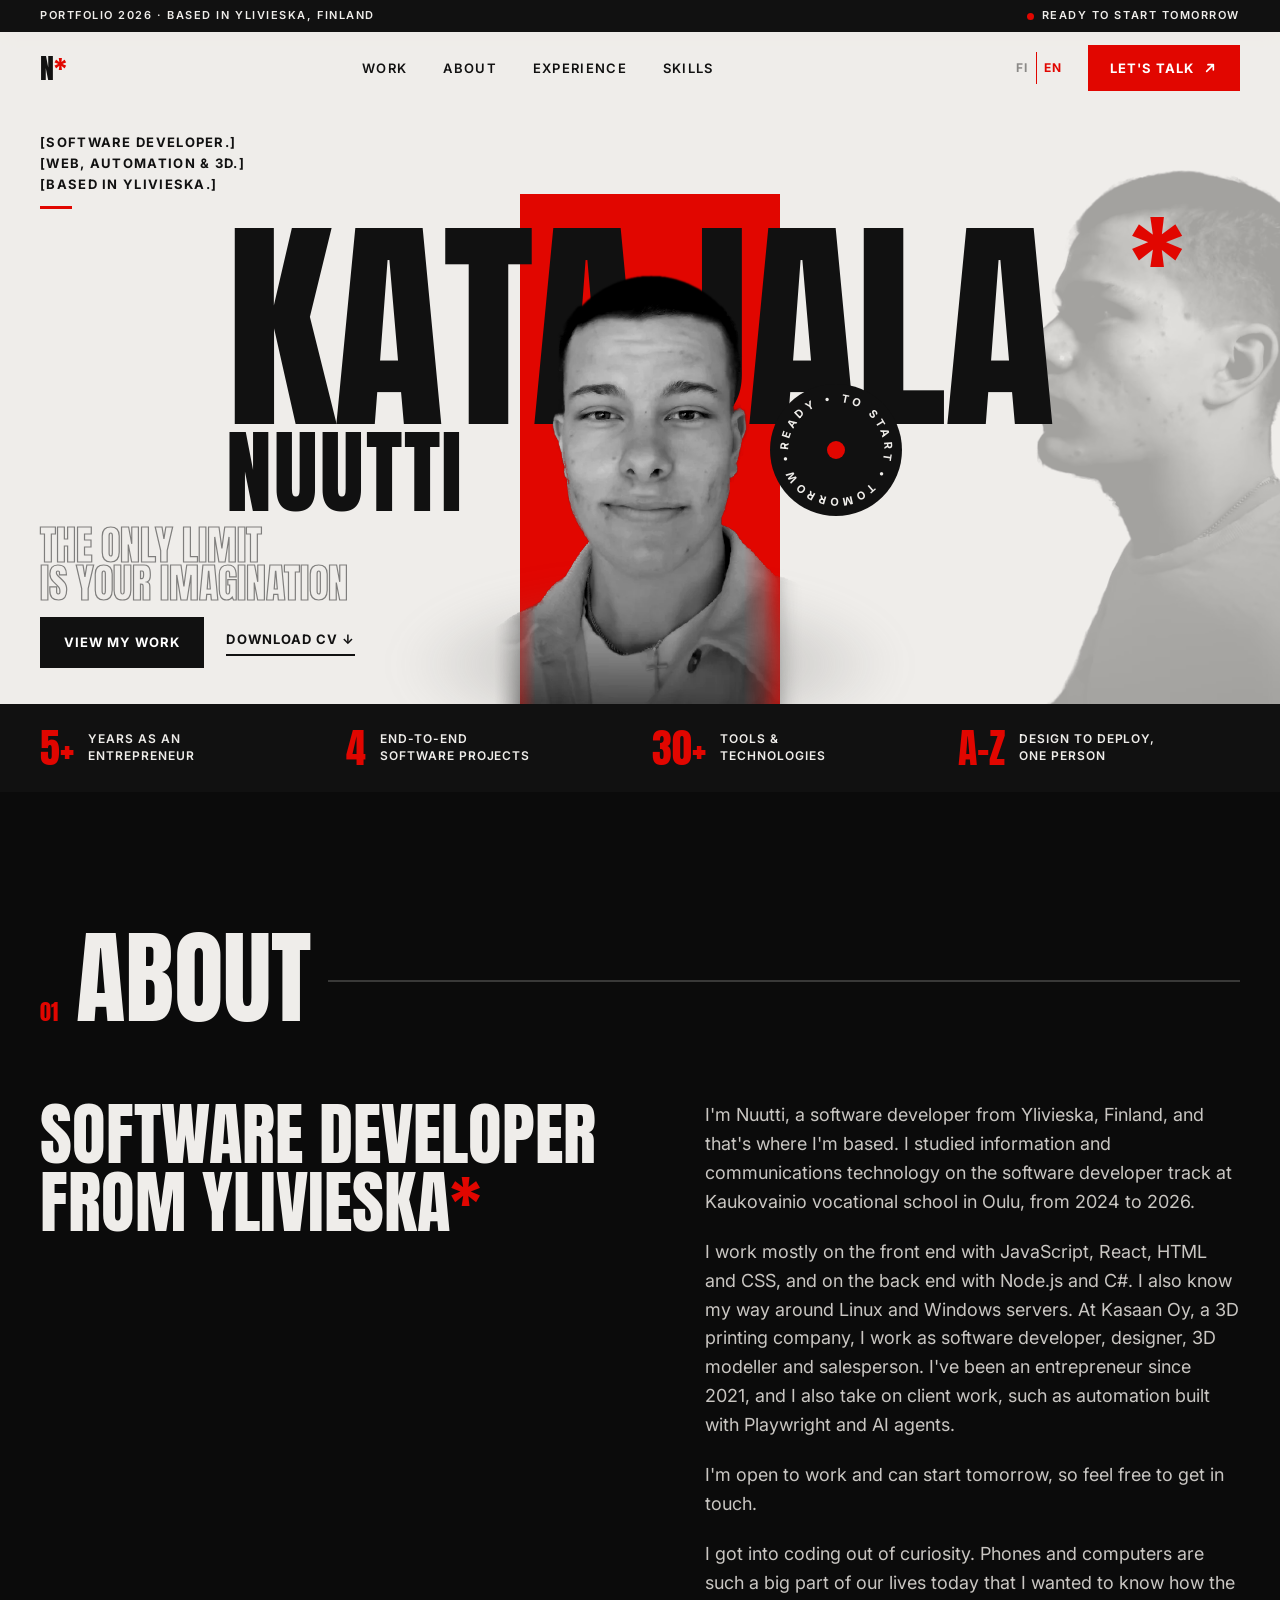
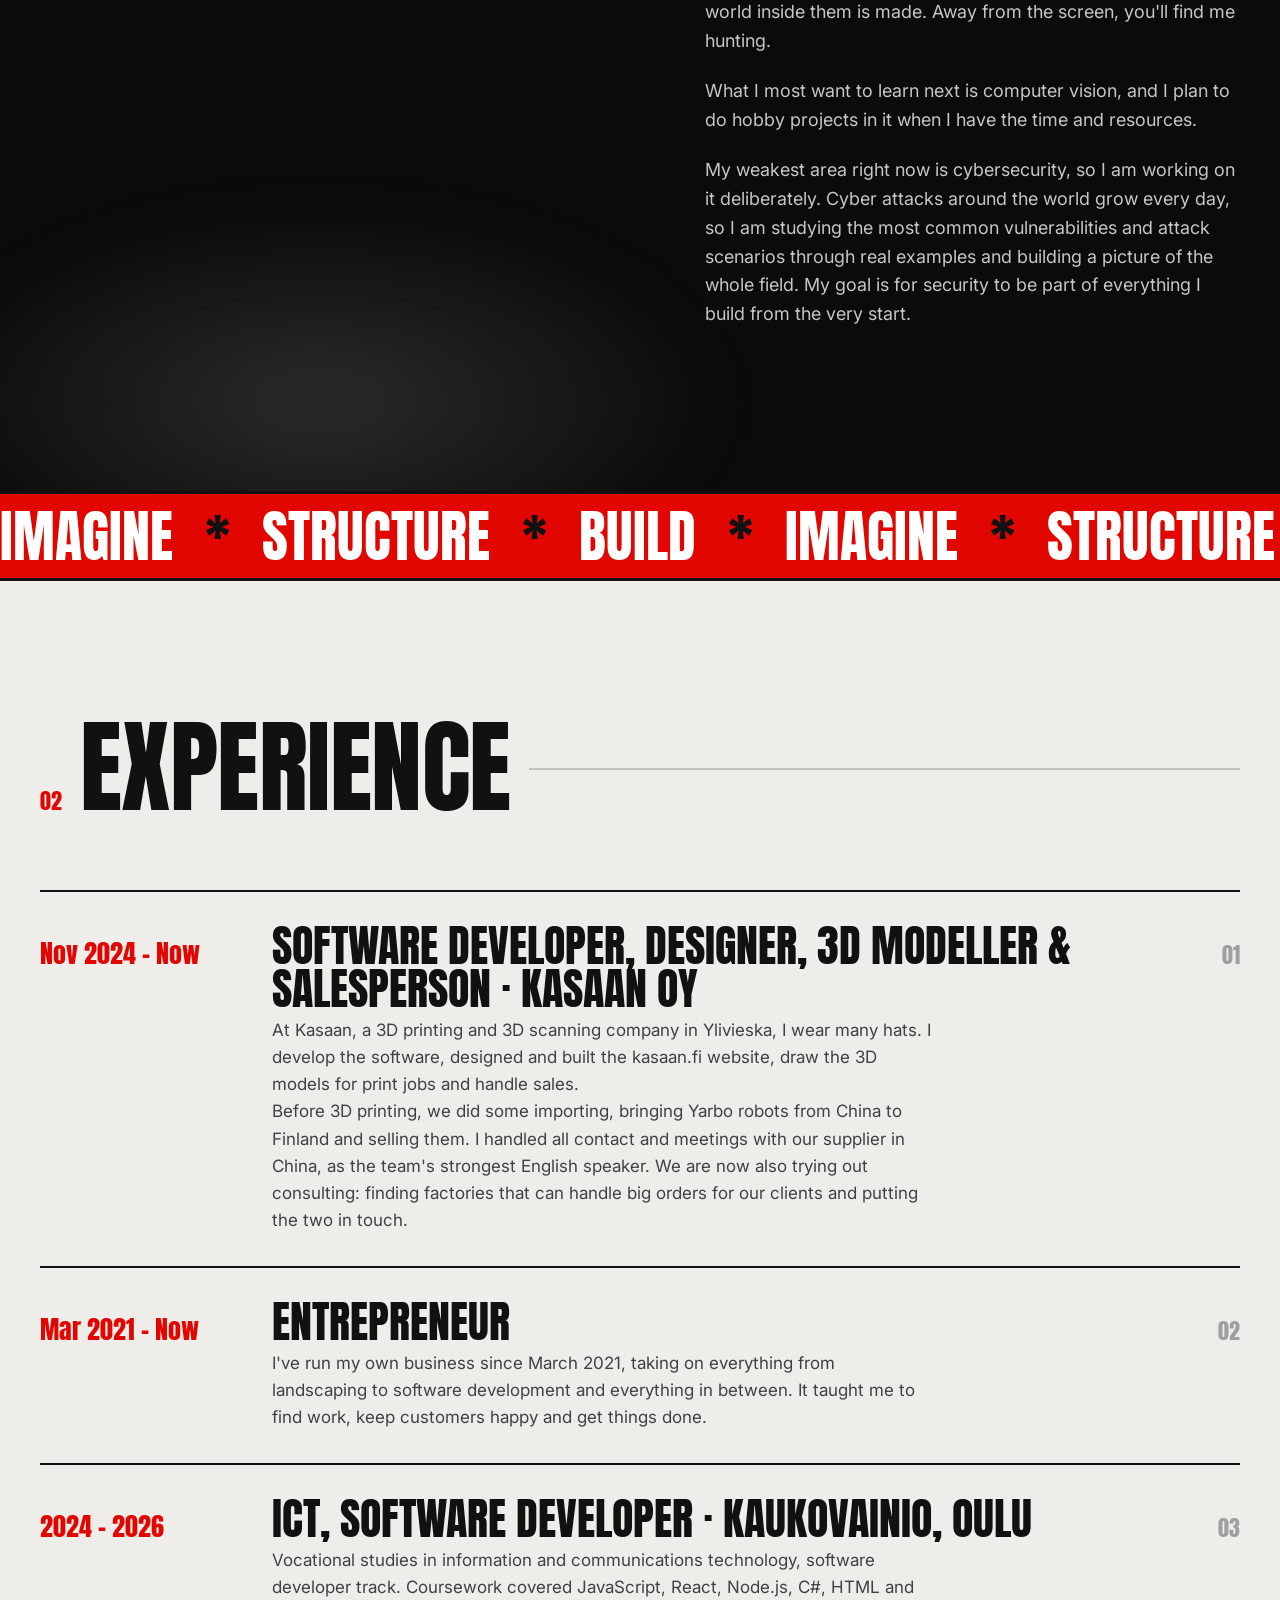
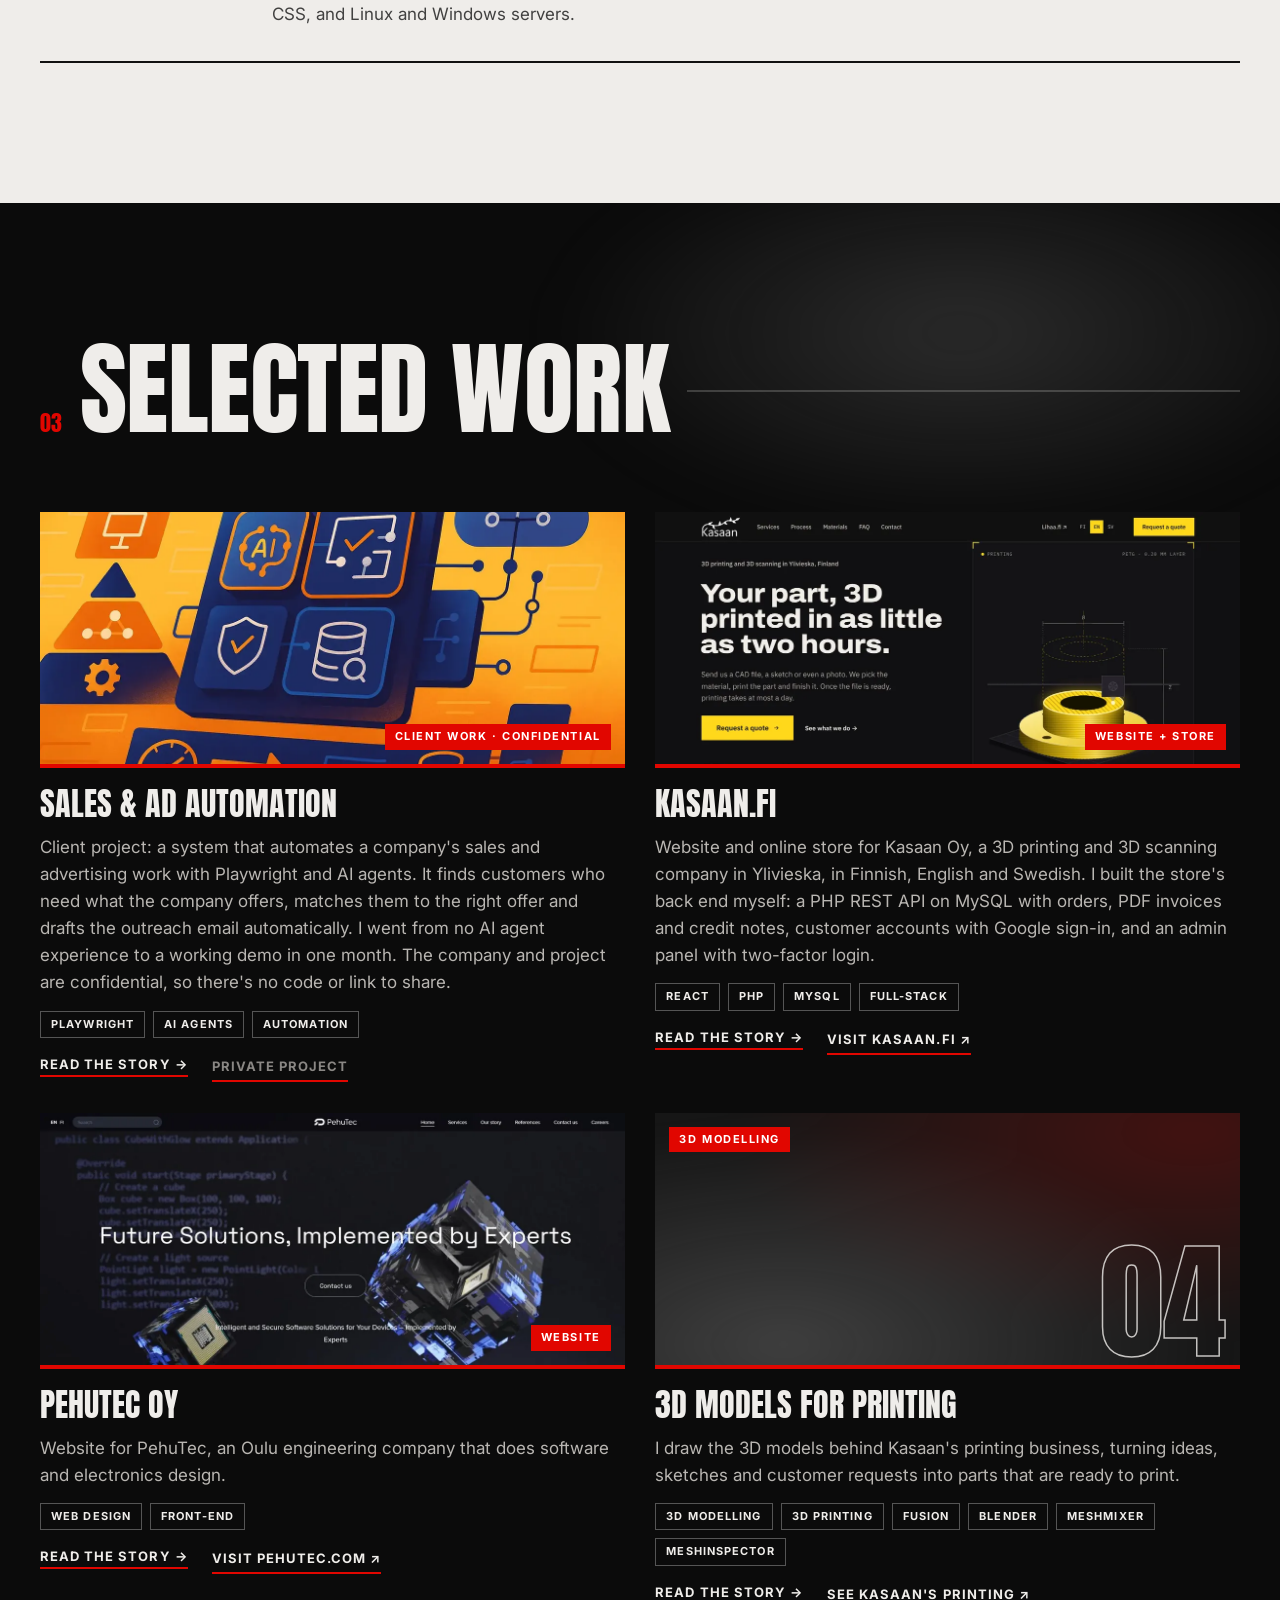
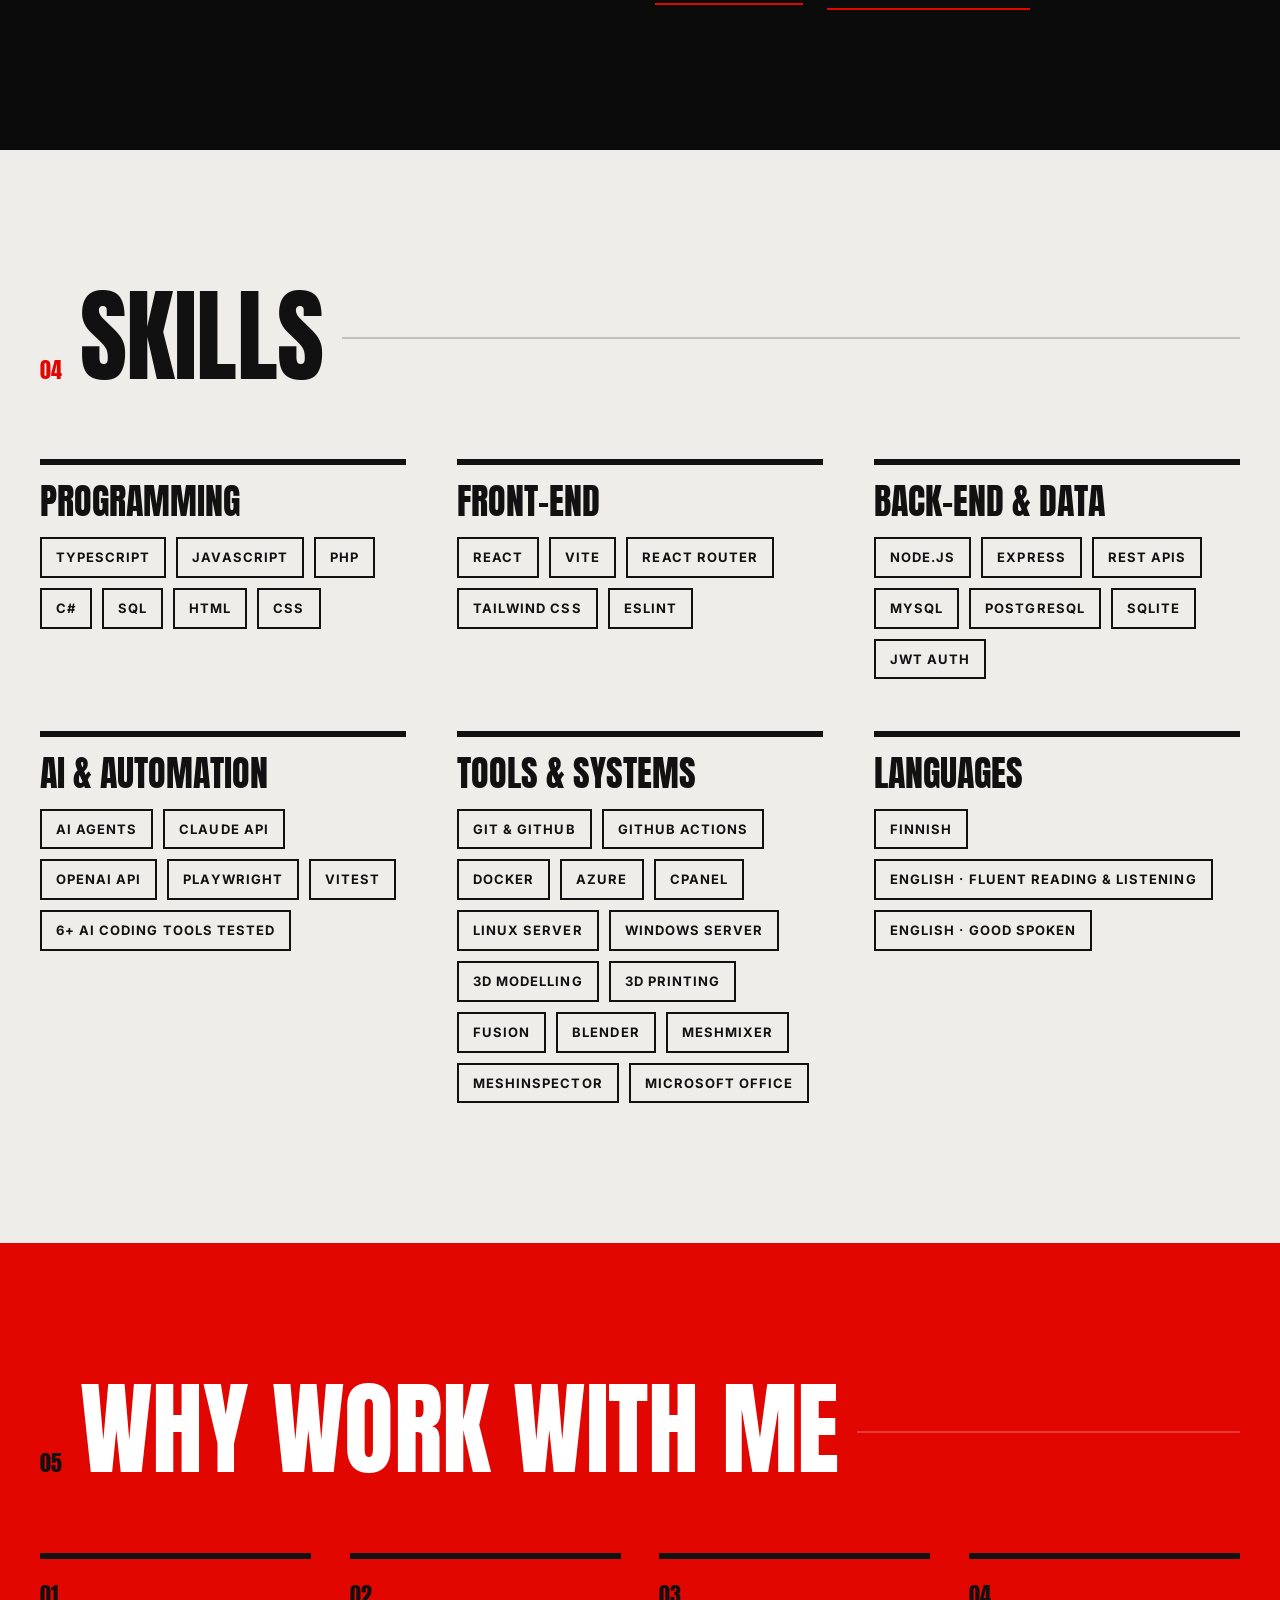
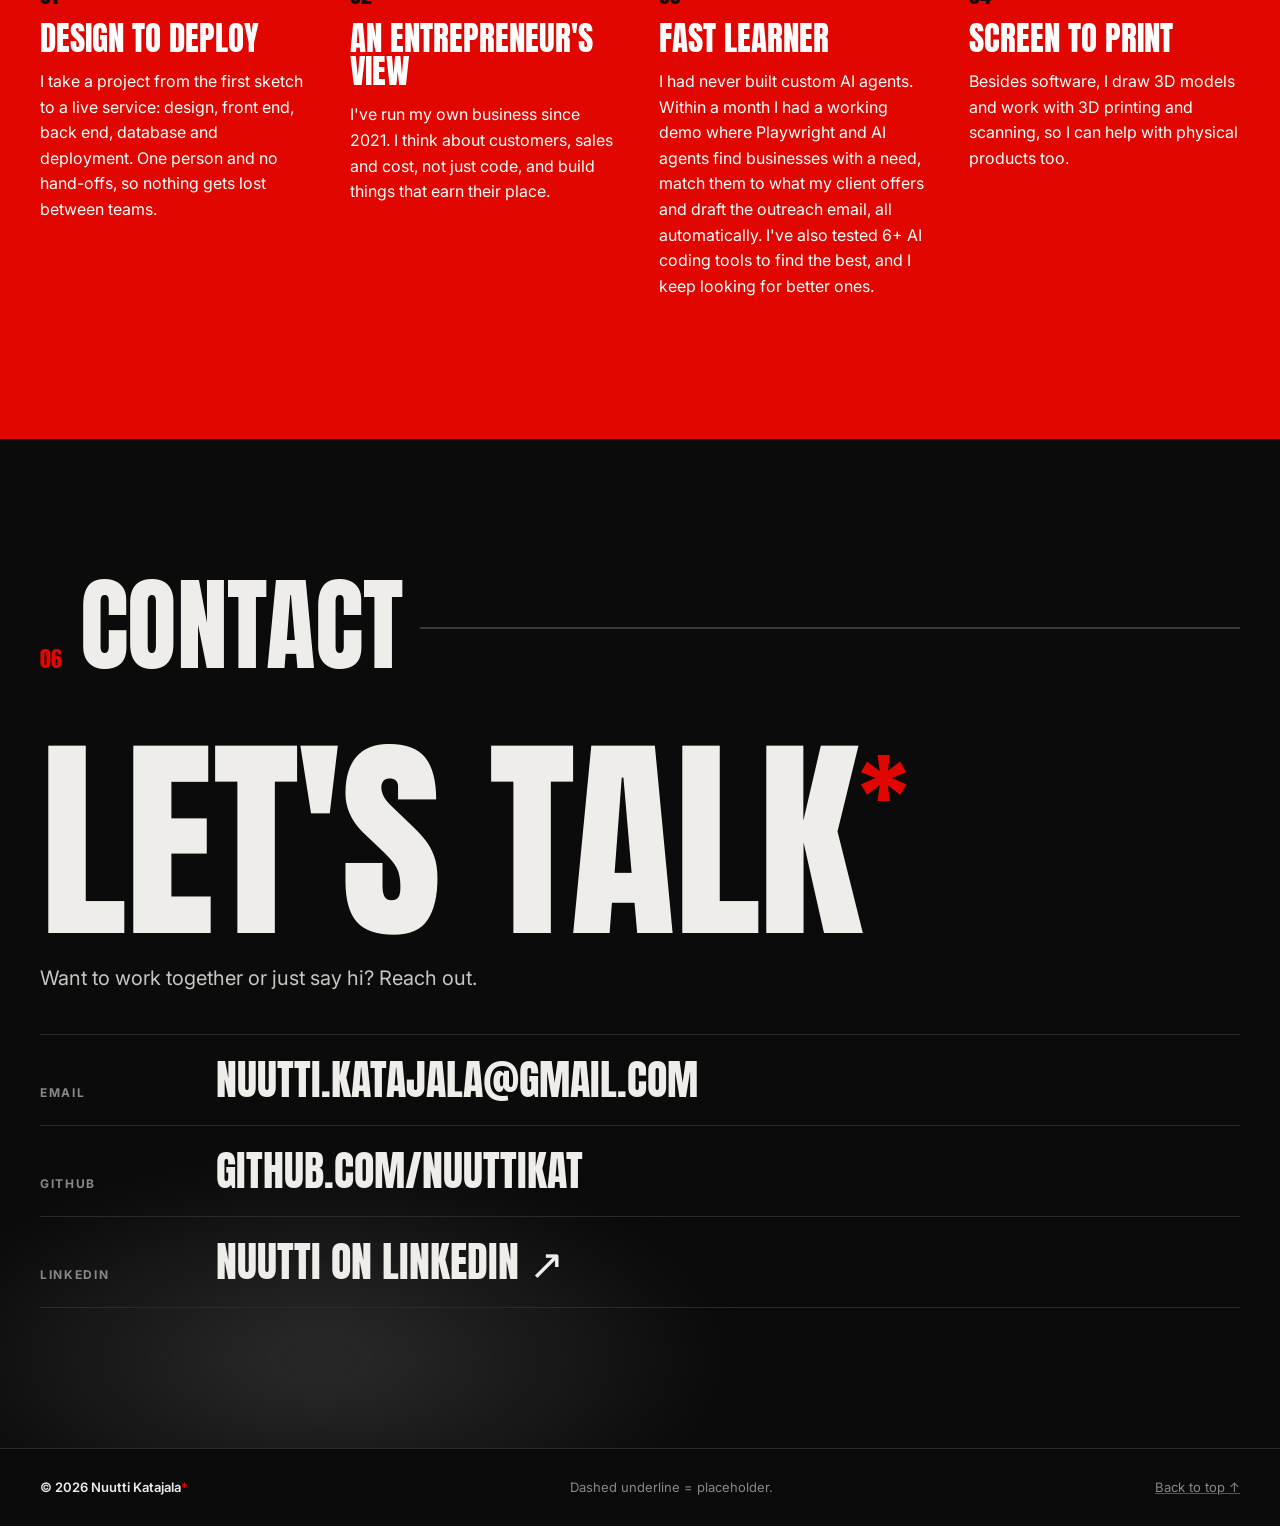
==== en/index.html @ 77d68761 "Add cybersecurity as a growth area to About and both CVs Co-Authored-By: Claude Opus 5.5 <noreply@an" ====
<!doctype html>
<html lang="en">
<head>
  <meta charset="utf-8">
  <meta name="viewport" content="width=device-width, initial-scale=1">
  <title>Nuutti Katajala · Portfolio</title>
  <meta name="description" content="Portfolio of Nuutti Katajala, a software developer from Ylivieska, Finland: experience, projects and skills.">
  <meta name="theme-color" content="#111111">
  <link rel="preconnect" href="https://fonts.googleapis.com">
  <link rel="preconnect" href="https://fonts.gstatic.com" crossorigin>
  <link href="https://fonts.googleapis.com/css2?family=Anton&family=Inter:wght@400;500;600;700&display=swap" rel="stylesheet">
  <link rel="stylesheet" href="../style.css?v=13">
  <link rel="canonical" href="https://nuuttikat.github.io/en/">
  <link rel="alternate" hreflang="fi" href="https://nuuttikat.github.io/">
  <link rel="alternate" hreflang="en" href="https://nuuttikat.github.io/en/">
  <link rel="alternate" hreflang="x-default" href="https://nuuttikat.github.io/">
  <link rel="icon" href="data:image/svg+xml,<svg xmlns='http://www.w3.org/2000/svg' viewBox='0 0 32 32'><rect width='32' height='32' fill='%23111'/><text x='8' y='25' font-family='Impact,sans-serif' font-size='22' fill='%23efedea'>N</text><text x='21' y='17' font-family='Impact,sans-serif' font-size='16' fill='%23e10600'>*</text></svg>">
  <script>document.documentElement.classList.add('js');</script>
</head>
<body>
  <!--
    Content marked with class="ph" is PLACEHOLDER text (dashed underline).
    Replace it with real details and remove the class when done.
    The profile photos in assets/ are Nuutti's own photos (front = LinkedIn photo, side = photo he sent).
  -->
  <a class="skip" href="#about">Skip to content</a>


  <div class="topbar">
    <span>Portfolio 2026 · Based in Ylivieska, Finland</span>
    <span class="avail"><span class="dot" aria-hidden="true"></span>Ready to start tomorrow</span>
  </div>

  <header class="site-header">
    <a class="logo" href="#top" aria-label="Nuutti Katajala, back to top">N<span>*</span></a>
    <nav aria-label="Main">
      <a href="#work">Work</a>
      <a href="#about">About</a>
      <a href="#experience">Experience</a>
      <a href="#skills">Skills</a>
    </nav>
    <div class="head-end">
      <div class="lang" role="group" aria-label="Language">
        <a href="../" lang="fi" hreflang="fi" title="Suomeksi">FI</a>
        <a href="./" aria-current="page" title="In English">EN</a>
      </div>
      <a class="btn btn-red" href="#contact">Let's talk
        <svg aria-hidden="true" width="16" height="16" viewBox="0 0 24 24" fill="none" stroke="currentColor" stroke-width="2.5" stroke-linecap="round" stroke-linejoin="round"><path d="M7 17L17 7M9 7h8v8"/></svg>
      </a>
    </div>
  </header>

  <main id="top">
    <!-- ============ HERO ============ -->
    <section class="hero" aria-label="Intro">
      <div class="stage">
        <div class="red-block" aria-hidden="true"></div>
        <img class="ghost" src="../assets/profile-side.webp?v=2" alt="" aria-hidden="true" width="520" height="780">
        <h1 class="name" aria-label="Nuutti Katajala">
          <span class="name-in">
            <span class="last"><span aria-hidden="true" style="--d:0.20s">K</span><span aria-hidden="true" style="--d:0.26s">A</span><span aria-hidden="true" style="--d:0.32s">T</span><span aria-hidden="true" style="--d:0.38s">A</span><span aria-hidden="true" style="--d:0.44s">J</span><span aria-hidden="true" style="--d:0.50s">A</span><span aria-hidden="true" style="--d:0.56s">L</span><span aria-hidden="true" style="--d:0.62s">A</span></span>
            <span class="first" aria-hidden="true">Nuutti</span>
          </span>
        </h1>
        <span class="star" aria-hidden="true">*</span>
        <div class="smoke" aria-hidden="true"></div>
        <img class="front" src="../assets/profile-front.webp?v=2" alt="Nuutti Katajala" width="520" height="780">
        <div class="badge" aria-hidden="true">
          <svg viewBox="0 0 132 132">
            <defs><path id="circ" d="M66,66 m-48,0 a48,48 0 1,1 96,0 a48,48 0 1,1 -96,0"/></defs>
            <text><textPath href="#circ" textLength="298" lengthAdjust="spacing">READY • TO START • TOMORROW •</textPath></text>
          </svg>
          <span></span>
        </div>
      </div>

      <div class="tagline">
        <p>[Software developer.]<br>[Web, automation &amp; 3D.]<br>[Based in Ylivieska.]</p>
        <span class="bar" aria-hidden="true"></span>
      </div>

      <p class="motto">The only limit<br>is your imagination</p>

      <div class="hero-cta">
        <a class="btn btn-dark" href="#work">View my work</a>
        <a class="link-line" href="../cv/Nuutti-Katajala-CV-EN.pdf" download>Download CV ↓</a>
      </div>
    </section>

    <div class="stats">
      <div style="--d:1.5s"><b>5+</b><span>Years as an<br>entrepreneur</span></div>
      <div style="--d:1.6s"><b>4</b><span>End-to-end<br>software projects</span></div>
      <div style="--d:1.7s"><b>30+</b><span>Tools &amp;<br>technologies</span></div>
      <div style="--d:1.8s"><b>A–Z</b><span>Design to deploy,<br>one person</span></div>
    </div>

    <!-- ============ ABOUT ============ -->
    <section id="about" class="sec dark" data-ghost="About">
      <div class="smoke-bg" aria-hidden="true"></div>
      <div class="wrap">
        <div class="sec-head reveal"><span class="sec-num">01</span><h2>About</h2><span class="sec-rule"></span></div>
        <div class="about-grid">
          <p class="statement reveal">Software developer from Ylivieska<span class="red">*</span></p>
          <div class="prose reveal">
            <p>I'm Nuutti, a software developer from Ylivieska, Finland, and that's where I'm based. I studied information and communications technology on the software developer track at Kaukovainio vocational school in Oulu, from 2024 to 2026.</p>
            <p>I work mostly on the front end with JavaScript, React, HTML and CSS, and on the back end with Node.js and C#. I also know my way around Linux and Windows servers. At Kasaan Oy, a 3D printing company, I work as software developer, designer, 3D modeller and salesperson. I've been an entrepreneur since 2021, and I also take on client work, such as automation built with Playwright and AI agents.</p>
            <p>I'm open to work and can start tomorrow, so feel free to get in touch.</p>
            <p>I got into coding out of curiosity. Phones and computers are such a big part of our lives today that I wanted to know how the world inside them is made. Away from the screen, you'll find me hunting.</p>
            <p>What I most want to learn next is computer vision, and I plan to do hobby projects in it when I have the time and resources.</p>
            <p>My weakest area right now is cybersecurity, so I am working on it deliberately. Cyber attacks around the world grow every day, so I am studying the most common vulnerabilities and attack scenarios through real examples and building a picture of the whole field. My goal is for security to be part of everything I build from the very start.</p>
          </div>
        </div>
      </div>
    </section>

    <div class="marquee" aria-hidden="true">
      <div class="marquee-track">
        <span>Imagine</span><i>*</i><span>Structure</span><i>*</i><span>Build</span><i>*</i><span>Imagine</span><i>*</i><span>Structure</span><i>*</i><span>Build</span><i>*</i>
        <span>Imagine</span><i>*</i><span>Structure</span><i>*</i><span>Build</span><i>*</i><span>Imagine</span><i>*</i><span>Structure</span><i>*</i><span>Build</span><i>*</i>
      </div>
    </div>

    <!-- ============ EXPERIENCE ============ -->
    <section id="experience" class="sec light" data-ghost="Career">
      <div class="wrap">
        <div class="sec-head reveal"><span class="sec-num">02</span><h2>Experience</h2><span class="sec-rule"></span></div>
        <ol class="timeline">
          <li class="reveal">
            <span class="when">Nov 2024 – Now</span>
            <div class="what">
              <h3>Software developer, designer, 3D modeller &amp; salesperson · Kasaan Oy</h3>
              <p>At Kasaan, a 3D printing and 3D scanning company in Ylivieska, I wear many hats. I develop the software, designed and built the kasaan.fi website, draw the 3D models for print jobs and handle sales.</p><p>Before 3D printing, we did some importing, bringing Yarbo robots from China to Finland and selling them. I handled all contact and meetings with our supplier in China, as the team's strongest English speaker. We are now also trying out consulting: finding factories that can handle big orders for our clients and putting the two in touch.</p>
            </div>
            <span class="idx" aria-hidden="true">01</span>
          </li>
          <li class="reveal">
            <span class="when">Mar 2021 – Now</span>
            <div class="what">
              <h3>Entrepreneur</h3>
              <p>I've run my own business since March 2021, taking on everything from landscaping to software development and everything in between. It taught me to find work, keep customers happy and get things done.</p>
            </div>
            <span class="idx" aria-hidden="true">02</span>
          </li>
          <li class="reveal">
            <span class="when">2024 – 2026</span>
            <div class="what">
              <h3>ICT, software developer · Kaukovainio, Oulu</h3>
              <p>Vocational studies in information and communications technology, software developer track. Coursework covered JavaScript, React, Node.js, C#, HTML and CSS, and Linux and Windows servers.</p>
            </div>
            <span class="idx" aria-hidden="true">03</span>
          </li>
        </ol>
      </div>
    </section>

    <!-- ============ WORK / PROJECTS ============ -->
    <section id="work" class="sec dark" data-ghost="Work">
      <div class="smoke-bg right" aria-hidden="true"></div>
      <div class="wrap">
        <div class="sec-head reveal"><span class="sec-num">03</span><h2>Selected work</h2><span class="sec-rule"></span></div>
        <div class="cards">
          <article class="card reveal" data-case="case-automation">
            <div class="card-art shot"><img src="../assets/automation.webp" style="object-position: center" alt="Illustration of AI, automation and data blocks connected in a workflow" width="1200" height="800" loading="lazy"><em>Client work · Confidential</em></div>
            <h3>Sales &amp; ad automation</h3>
            <p>Client project: a system that automates a company's sales and advertising work with Playwright and AI agents. It finds customers who need what the company offers, matches them to the right offer and drafts the outreach email automatically. I went from no AI agent experience to a working demo in one month. The company and project are confidential, so there's no code or link to share.</p>
            <ul class="tags"><li>Playwright</li><li>AI agents</li><li>Automation</li></ul>
            <div class="card-actions"><button class="card-link story-btn" type="button" data-case="case-automation">Read the story →</button><span class="card-link muted-link">Private project</span></div>
          </article>
          <article class="card reveal" data-case="case-kasaan">
            <div class="card-art shot"><img src="../assets/kasaan-hero.webp" alt="The kasaan.fi home page: a dark hero with the headline 'Your part, 3D printed in as little as two hours' and an illustration of a part being printed" width="1200" height="603" loading="lazy"><em>Website + store</em></div>
            <h3>kasaan.fi</h3>
            <p>Website and online store for Kasaan Oy, a 3D printing and 3D scanning company in Ylivieska, in Finnish, English and Swedish. I built the store's back end myself: a PHP REST API on MySQL with orders, PDF invoices and credit notes, customer accounts with Google sign-in, and an admin panel with two-factor login.</p>
            <ul class="tags"><li>React</li><li>PHP</li><li>MySQL</li><li>Full-stack</li></ul>
            <div class="card-actions"><button class="card-link story-btn" type="button" data-case="case-kasaan">Read the story →</button><a class="card-link" href="https://kasaan.fi/">Visit kasaan.fi ↗</a></div>
          </article>
          <article class="card reveal" data-case="case-pehutec">
            <div class="card-art shot"><img src="../assets/pehutec-hero.webp" alt="The PehuTec home page: the headline 'Future Solutions, Implemented by Experts' over glowing 3D cubes" width="1200" height="512" loading="lazy"><em>Website</em></div>
            <h3>PehuTec Oy</h3>
            <p>Website for PehuTec, an Oulu engineering company that does software and electronics design.</p>
            <ul class="tags"><li>Web design</li><li>Front-end</li></ul>
            <div class="card-actions"><button class="card-link story-btn" type="button" data-case="case-pehutec">Read the story →</button><a class="card-link" href="https://www.pehutec.com/">Visit pehutec.com ↗</a></div>
          </article>
          <article class="card reveal" data-case="case-models">
            <div class="card-art" aria-hidden="true"><em>3D modelling</em><span>04</span></div>
            <h3>3D models for printing</h3>
            <p>I draw the 3D models behind Kasaan's printing business, turning ideas, sketches and customer requests into parts that are ready to print.</p>
            <ul class="tags"><li>3D modelling</li><li>3D printing</li><li>Fusion</li><li>Blender</li><li>Meshmixer</li><li>MeshInspector</li></ul>
            <div class="card-actions"><button class="card-link story-btn" type="button" data-case="case-models">Read the story →</button><a class="card-link" href="https://kasaan.fi/">See Kasaan's printing ↗</a></div>
          </article>
        </div>
      </div>
    </section>

    <!-- ============ SKILLS ============ -->
    <section id="skills" class="sec light" data-ghost="Skills">
      <div class="wrap">
        <div class="sec-head reveal"><span class="sec-num">04</span><h2>Skills</h2><span class="sec-rule"></span></div>
        <div class="skills">
          <div class="reveal">
            <h3>Programming</h3>
            <ul class="chips"><li>TypeScript</li><li>JavaScript</li><li>PHP</li><li>C#</li><li>SQL</li><li>HTML</li><li>CSS</li></ul>
          </div>
          <div class="reveal">
            <h3>Front-end</h3>
            <ul class="chips"><li>React</li><li>Vite</li><li>React Router</li><li>Tailwind CSS</li><li>ESLint</li></ul>
          </div>
          <div class="reveal">
            <h3>Back-end &amp; data</h3>
            <ul class="chips"><li>Node.js</li><li>Express</li><li>REST APIs</li><li>MySQL</li><li>PostgreSQL</li><li>SQLite</li><li>JWT auth</li></ul>
          </div>
          <div class="reveal">
            <h3>AI &amp; automation</h3>
            <ul class="chips"><li>AI agents</li><li>Claude API</li><li>OpenAI API</li><li>Playwright</li><li>Vitest</li><li>6+ AI coding tools tested</li></ul>
          </div>
          <div class="reveal">
            <h3>Tools &amp; systems</h3>
            <ul class="chips"><li>Git &amp; GitHub</li><li>GitHub Actions</li><li>Docker</li><li>Azure</li><li>cPanel</li><li>Linux Server</li><li>Windows Server</li><li>3D modelling</li><li>3D printing</li><li>Fusion</li><li>Blender</li><li>Meshmixer</li><li>MeshInspector</li><li>Microsoft Office</li></ul>
          </div>
          <div class="reveal">
            <h3>Languages</h3>
            <ul class="chips"><li>Finnish</li><li>English · fluent reading &amp; listening</li><li>English · good spoken</li></ul>
          </div>
        </div>
      </div>
    </section>

    <!-- ============ WHY ME ============ -->
    <section id="why" class="sec red-sec" data-ghost="Why me">
      <div class="wrap">
        <div class="sec-head reveal"><span class="sec-num">05</span><h2>Why work with me</h2><span class="sec-rule"></span></div>
        <ol class="why">
          <li class="reveal">
            <span class="why-num">01</span>
            <h3>Design to deploy</h3>
            <p>I take a project from the first sketch to a live service: design, front end, back end, database and deployment. One person and no hand-offs, so nothing gets lost between teams.</p>
          </li>
          <li class="reveal">
            <span class="why-num">02</span>
            <h3>An entrepreneur's view</h3>
            <p>I've run my own business since 2021. I think about customers, sales and cost, not just code, and build things that earn their place.</p>
          </li>
          <li class="reveal">
            <span class="why-num">03</span>
            <h3>Fast learner</h3>
            <p>I had never built custom AI agents. Within a month I had a working demo where Playwright and AI agents find businesses with a need, match them to what my client offers and draft the outreach email, all automatically. I've also tested 6+ AI coding tools to find the best, and I keep looking for better ones.</p>
          </li>
          <li class="reveal">
            <span class="why-num">04</span>
            <h3>Screen to print</h3>
            <p>Besides software, I draw 3D models and work with 3D printing and scanning, so I can help with physical products too.</p>
          </li>
        </ol>
      </div>
    </section>

    <!-- ============ CONTACT ============ -->
    <section id="contact" class="sec dark contact">
      <div class="smoke-bg" aria-hidden="true"></div>
      <div class="wrap">
        <div class="sec-head reveal"><span class="sec-num">06</span><h2>Contact</h2><span class="sec-rule"></span></div>
        <p class="big-cta reveal">Let's talk<span class="star-sm" aria-hidden="true">*</span></p>
        <p class="lead reveal">Want to work together or just say hi? Reach out.</p>
        <ul class="contact-list">
          <li class="reveal"><span>Email</span><a href="mailto:nuutti.katajala@gmail.com">nuutti.katajala@gmail.com</a></li>
          <li class="reveal"><span>GitHub</span><a href="https://github.com/nuuttikat">github.com/nuuttikat</a></li>
          <li class="reveal"><span>LinkedIn</span><a href="https://www.linkedin.com/in/nuutti-katajala-6817a5335/">Nuutti on LinkedIn ↗</a></li>
        </ul>
      </div>
    </section>
  </main>

  <footer class="site-footer">
    <p>© <span id="year">2026</span> Nuutti Katajala<span class="red">*</span></p>
    <p class="muted">Dashed underline = placeholder.</p>
    <a href="#top">Back to top ↑</a>
  </footer>


  <dialog class="case" id="case-automation" aria-labelledby="case-automation-title">
    <div class="case-in">
      <header class="case-head">
        <em class="case-label">Client work · Confidential</em>
        <button class="case-close" type="button" aria-label="Close">×</button>
      </header>
      <h2 class="case-title" id="case-automation-title">Sales &amp; ad automation</h2>
      <div class="case-art"><img src="../assets/automation.webp" alt="Illustration of AI, automation and data blocks connected in a workflow" width="1200" height="800" loading="lazy" style="object-position: center"></div>
      <ol class="case-steps">
        <li><span class="case-num">01</span><h3>Purpose, intent &amp; goal</h3><p><strong>Purpose.</strong> Free up the company's time and resources from customer acquisition for actual sales and the rest of the business.</p><p><strong>Intent.</strong> Replace manually working through cold-call lists with a system that automatically identifies customers with a genuine need for the company's product.</p><p><strong>Goal.</strong> A working demo that finds suitable customers, matches them to the right offer and drafts the outreach message, at a sustainable running cost.</p></li>
        <li><span class="case-num">02</span><h3>Background</h3><p>I was looking for a project to complete my studies when I came across a company with a real problem. It spent a lot of time on customer acquisition, working through cold-call lists to find the customers who actually needed one specific product it sells. This drew resources away from actual sales and the rest of the business.</p></li>
        <li><span class="case-num">03</span><h3>Imagine</h3><p>The company envisioned AI agents handling the customer search, and I was brought in to build it. The first version ran entirely on AI agents, as planned, but it soon became clear how expensive it would be to operate. We revised the architecture: Playwright now handles the heavy browsing and data collection at low cost, and the AI agents are used only where judgement and writing are needed.</p></li>
        <li><span class="case-num">04</span><h3>Structure &amp; build</h3><p>The system is written in TypeScript on Node.js, with Express serving a lightweight web interface and API. Playwright drives a real browser to collect information from the web. A team of AI agents on the Claude and OpenAI APIs divides the work: one researches each potential customer, one assesses whether that customer needs what the company offers, and one drafts the outreach email.</p><p>Jobs run in the background, data is stored in PostgreSQL (SQLite during development), tests run on Vitest, and the whole system ships as a Docker container.</p></li>
        <li><span class="case-num">05</span><h3>Outcome</h3><p>This was my first time building custom AI agents, and within a month there was a working demo: it finds customers with a real need, matches them to the right offer and prepares the email draft, fully automatically.</p><p>Combining Playwright with AI agents brought running costs down to almost nothing. The company's time and resources are freed up to grow sales, and the system finds far more matching customers than the cold-call lists did.</p></li>
      </ol>
      <footer class="case-foot"><span class="card-link muted-link">Confidential, so no code or link</span></footer>
    </div>
  </dialog>
  <dialog class="case" id="case-kasaan" aria-labelledby="case-kasaan-title">
    <div class="case-in">
      <header class="case-head">
        <em class="case-label">Website + store</em>
        <button class="case-close" type="button" aria-label="Close">×</button>
      </header>
      <h2 class="case-title" id="case-kasaan-title">kasaan.fi</h2>
      <div class="case-art"><img src="../assets/kasaan-hero.webp" alt="The kasaan.fi home page with the headline 'Your part, 3D printed in as little as two hours'" width="1200" height="603" loading="lazy" style="object-position: top left"></div>
      <ol class="case-steps">
        <li><span class="case-num">01</span><h3>Purpose, intent &amp; goal</h3><p><strong>Purpose.</strong> Give Kasaan's 3D printing service a professional web presence and a sales channel of its own.</p><p><strong>Intent.</strong> Grow a simple landing page into a complete site where customers can request a quote or buy ready-made prints online.</p><p><strong>Goal.</strong> A site and web store in three languages that search engines and AI tools can read, and that is easy to maintain and safe to release.</p></li>
        <li><span class="case-num">02</span><h3>Background</h3><p>When Kasaan launched its 3D printing service, the company needed a landing page to introduce it to customers. I designed and built it.</p></li>
        <li><span class="case-num">03</span><h3>Imagine</h3><p>It soon became clear that a landing page alone was not enough. We had produced many useful prints along the way, and a web store would make them available to customers. I took ownership of building it.</p></li>
        <li><span class="case-num">04</span><h3>Structure &amp; build</h3><p>The front end is React with Vite, prerendered to static HTML so search engines and AI tools can read every page, in Finnish, English and Swedish.</p><p>Behind the store is a PHP 8 REST API on MySQL that I built from the ground up, with the schema evolving through 13 database migrations so far. It handles products, orders, PDF invoices and credit notes, customer accounts with Google sign-in, and an admin panel with two-factor login. Playwright tests verify the layout on phones, and GitHub Actions deploys every push to a staging site, with production one click away.</p></li>
        <li><span class="case-num">05</span><h3>Outcome</h3><p>kasaan.fi is live with quote requests and an online store in three languages. It replaced an earlier React site I built for Kasaan in 2025.</p><p class="ph">Add a result you're proud of, such as orders, quote requests or customer feedback since launch.</p></li>
      </ol>
      <footer class="case-foot"><a class="card-link" href="https://kasaan.fi/">Visit kasaan.fi ↗</a></footer>
    </div>
  </dialog>
  <dialog class="case" id="case-pehutec" aria-labelledby="case-pehutec-title">
    <div class="case-in">
      <header class="case-head">
        <em class="case-label">Website</em>
        <button class="case-close" type="button" aria-label="Close">×</button>
      </header>
      <h2 class="case-title" id="case-pehutec-title">PehuTec Oy</h2>
      <div class="case-art"><img src="../assets/pehutec-hero.webp" alt="The PehuTec home page with the headline 'Future Solutions, Implemented by Experts'" width="1200" height="512" loading="lazy" style="object-position: top left"></div>
      <ol class="case-steps">
        <li><span class="case-num">01</span><h3>Purpose, intent &amp; goal</h3><p><strong>Purpose.</strong> Turn PehuTec's outdated website into a clear, current one.</p><p><strong>Intent.</strong> Create a structure where everything is one click away and every visitor finds what they are looking for.</p><p><strong>Goal.</strong> An easy-to-update site that presents the company clearly in English and Finnish.</p></li>
        <li><span class="case-num">02</span><h3>Background</h3><p>I worked on PehuTec's website renewal as a freelancer. The old site was outdated and hard to navigate, and visitors struggled to find what they needed.</p></li>
        <li><span class="case-num">03</span><h3>Imagine</h3><p>The project started with a kickoff meeting where PehuTec went through everything they wanted. Plans kept evolving during the meeting, so I documented the discussion throughout and refined my notes into a page map.</p></li>
        <li><span class="case-num">04</span><h3>Structure &amp; build</h3><p>I built the site on WordPress, with custom blocks so each part of the page map has its own layout and content stays easy to update.</p></li>
        <li><span class="case-num">05</span><h3>Outcome</h3><p>pehutec.com is live in English and Finnish, presenting PehuTec's services, story, references and open positions.</p><p>Although the kickoff was hectic, the first demo already included everything we had planned, with nothing missing. The person in charge at PehuTec was impressed by the quality of the finished site and by how smoothly a sketched page map became a real website.</p></li>
      </ol>
      <footer class="case-foot"><a class="card-link" href="https://www.pehutec.com/">Visit pehutec.com ↗</a></footer>
    </div>
  </dialog>
  <dialog class="case" id="case-models" aria-labelledby="case-models-title">
    <div class="case-in">
      <header class="case-head">
        <em class="case-label">3D modelling</em>
        <button class="case-close" type="button" aria-label="Close">×</button>
      </header>
      <h2 class="case-title" id="case-models-title">3D models for printing</h2>
      
      <ol class="case-steps">
        <li><span class="case-num">01</span><h3>Purpose, intent &amp; goal</h3><p><strong>Purpose.</strong> Produce print-ready models for custom products and samples at Kasaan's 3D printing service.</p><p><strong>Intent.</strong> Handle the whole chain myself: modelling, adjusting scanned objects, and checking models before they are printed.</p><p><strong>Goal.</strong> Models that print just right, and modelling skills that keep growing.</p></li>
        <li><span class="case-num">02</span><h3>Background</h3><p>I started 3D modelling when Kasaan got its 3D printer and we began producing samples of custom products.</p></li>
        <li><span class="case-num">03</span><h3>Imagine</h3><p>I taught myself modelling and found it genuinely rewarding. I have modelled everything from a cup to a gun stock, and I also adjust scanned objects so they print just right.</p></li>
        <li><span class="case-num">04</span><h3>Structure &amp; build</h3><p>I model in Fusion and Blender, and use Meshmixer and MeshInspector to check and repair meshes before they go to the printer.</p></li>
        <li><span class="case-num">05</span><h3>Outcome</h3><p>My modelling skills keep developing, with roughly 80 to 100 hours of modelling behind me so far.</p></li>
      </ol>
      <footer class="case-foot"><a class="card-link" href="https://kasaan.fi/">See Kasaan's printing ↗</a></footer>
    </div>
  </dialog>

  <script>
    document.getElementById('year').textContent = new Date().getFullYear();
    (function () {
      var els = document.querySelectorAll('.reveal');
      if (!('IntersectionObserver' in window)) { els.forEach(function (e) { e.classList.add('in'); }); return; }
      var io = new IntersectionObserver(function (entries) {
        entries.forEach(function (en) { if (en.isIntersecting) { en.target.classList.add('in'); io.unobserve(en.target); } });
      }, { threshold: 0.15, rootMargin: '0px 0px -40px 0px' });
      els.forEach(function (e) { io.observe(e); });
    })();

    (function () {
      var opener = null;
      function byId(id) { var d = document.getElementById(id); return d && d.tagName === 'DIALOG' ? d : null; }
      function open(id, push) {
        var d = byId(id); if (!d) return;
        if (!d.open) { d.showModal(); document.documentElement.classList.add('case-open'); d.scrollTop = 0; }
        if (push && location.hash !== '#' + id) history.pushState(null, '', '#' + id);
      }
      function closeAll() {
        document.querySelectorAll('dialog.case[open]').forEach(function (d) { d.close(); });
      }
      document.querySelectorAll('dialog.case').forEach(function (d) {
        d.addEventListener('close', function () {
          document.documentElement.classList.remove('case-open');
          if (location.hash === '#' + d.id) history.replaceState(null, '', location.pathname + location.search + '#work');
          if (opener) { opener.focus({ preventScroll: true }); opener = null; }
        });
        d.addEventListener('click', function (e) { if (e.target === d) d.close(); });
        d.querySelector('.case-close').addEventListener('click', function () { d.close(); });
      });
      document.querySelectorAll('.card[data-case]').forEach(function (card) {
        card.addEventListener('click', function (e) {
          if (e.target.closest('a')) return;
          opener = card.querySelector('.story-btn');
          open(card.getAttribute('data-case'), true);
        });
      });
      function sync() {
        var id = location.hash.slice(1);
        if (byId(id)) open(id, false); else closeAll();
      }
      window.addEventListener('popstate', sync);
      window.addEventListener('hashchange', sync);
      sync();
    })();
  </script>
</body>
</html>
---- style.css ----
/* ==========================================================
   Nuutti · portfolio
   Editorial mono + red. Anton display, Inter body.
   ========================================================== */

:root {
  --paper: #efedea;
  --ink: #111111;
  --black: #0b0b0b;
  --red: #e10600;
  --grey: #8a8784;
  --line-dark: #2a2a2a;
  --display: Anton, Impact, "Arial Narrow", sans-serif;
  --body: Inter, system-ui, -apple-system, "Segoe UI", sans-serif;
  --pad: clamp(16px, 3.2vw, 40px);
  --ease: cubic-bezier(.2, .8, .2, 1);
}

*, *::before, *::after { box-sizing: border-box; }
html { scroll-behavior: smooth; scroll-padding-top: 80px; }
body {
  margin: 0;
  background: var(--paper);
  color: var(--ink);
  font-family: var(--body);
  font-size: 17px;
  line-height: 1.6;
  overflow-x: clip;
  -webkit-font-smoothing: antialiased;
}
img { display: block; max-width: none; }
a { color: inherit; }
::selection { background: var(--red); color: #fff; }
.red { color: var(--red); }

.skip {
  position: absolute; left: -9999px; top: 0; z-index: 100;
  background: var(--red); color: #fff; padding: 10px 16px; font-weight: 700;
}
.skip:focus { left: 16px; top: 16px; }

:focus-visible { outline: 3px solid var(--red); outline-offset: 3px; }

/* Placeholder marker */
.ph {
  text-decoration: underline dashed;
  text-decoration-thickness: 1.5px;
  text-underline-offset: .22em;
  text-decoration-color: color-mix(in srgb, currentColor 45%, transparent);
}

/* ---------- Buttons ---------- */
.btn {
  display: inline-flex; align-items: center; gap: 8px;
  padding: 13px 22px;
  font-size: 13px; font-weight: 700; letter-spacing: .08em; text-transform: uppercase;
  text-decoration: none;
  transition: background .2s, color .2s, transform .2s;
}
.btn:hover { transform: translateY(-2px); }
.btn-red { background: var(--red); color: #fff; }
.btn-red:hover { background: var(--ink); }
.btn-dark { background: var(--ink); color: #fff; padding: 15px 24px; }
.btn-dark:hover { background: var(--red); }
.link-line {
  font-size: 13px; font-weight: 700; letter-spacing: .08em; text-transform: uppercase;
  text-decoration: none; border-bottom: 2px solid currentColor; padding-bottom: 4px;
}
.link-line:hover { color: var(--red); }

/* ---------- Top bar + header ---------- */
.topbar {
  position: relative; z-index: 6;
  height: 32px; padding: 0 var(--pad);
  background: var(--ink); color: var(--paper);
  display: flex; align-items: center; justify-content: space-between; gap: 16px;
  font-size: 11px; font-weight: 600; letter-spacing: .14em; text-transform: uppercase;
  white-space: nowrap; overflow: hidden;
}
.avail { display: flex; align-items: center; gap: 8px; }
.dot { width: 7px; height: 7px; border-radius: 50%; background: var(--red); animation: blink 1.6s infinite; }

.site-header {
  position: sticky; top: 0; z-index: 20;
  height: 72px; padding: 0 var(--pad);
  display: flex; align-items: center; justify-content: space-between; gap: 24px;
  background: color-mix(in srgb, var(--paper) 92%, transparent);
  backdrop-filter: blur(10px);
  -webkit-backdrop-filter: blur(10px);
}
.logo { font-family: var(--display); font-size: 28px; line-height: 1; text-decoration: none; }
.logo span { color: var(--red); }
.site-header nav { display: flex; gap: 36px; font-size: 13px; font-weight: 600; letter-spacing: .1em; text-transform: uppercase; }
.site-header nav a { text-decoration: none; position: relative; }
.site-header nav a::after {
  content: ""; position: absolute; left: 0; right: 0; bottom: -6px; height: 2px;
  background: var(--red); transform: scaleX(0); transform-origin: left; transition: transform .25s var(--ease);
}
.site-header nav a:hover::after { transform: scaleX(1); }

/* ==========================================================
   HERO  (a 1280 x 600 stage scaled with --u)
   ========================================================== */
.hero {
  --u: calc(min(100vw, 1280px) / 1280);
  position: relative;
  overflow: hidden;
  background: var(--paper);
}
.stage {
  position: relative;
  width: calc(1280 * var(--u));
  height: calc(600 * var(--u));
  margin: 0 auto;
}
.red-block {
  position: absolute; left: calc(520 * var(--u)); top: calc(90 * var(--u)); bottom: 0; width: calc(260 * var(--u));
  background: var(--red); transform-origin: bottom;
  animation: block .9s .1s cubic-bezier(.7, 0, .2, 1) both;
}
.ghost {
  position: absolute; right: calc(-60 * var(--u)); bottom: 0;
  width: calc(500 * var(--u)); height: calc(750 * var(--u));
  object-fit: cover; object-position: bottom;
  z-index: 0; opacity: .32;
  filter: grayscale(1);
  animation: ghost 1.6s .2s var(--ease) both;
}
.name {
  position: absolute; left: 0; right: 0; top: calc(124 * var(--u)); z-index: 1;
  margin: 0; display: flex; justify-content: center; overflow: hidden;
  font-family: var(--display); font-weight: 400;
  font-size: calc(230 * var(--u)); line-height: .86; letter-spacing: -.01em;
}
.name-in { display: flex; flex-direction: column; align-items: flex-start; }
.name .last { display: flex; overflow: hidden; }
.name .last span { display: inline-block; animation: rise .8s var(--d, .2s) var(--ease) both; }
.name .first { display: block; overflow: hidden; font-size: .4em; line-height: .9; margin-top: .06em; letter-spacing: .02em; text-transform: uppercase; animation: fade .8s .75s both; }
.star {
  position: absolute; left: calc(1130 * var(--u)); top: calc(96 * var(--u)); z-index: 3;
  font-family: var(--display); font-size: calc(120 * var(--u)); line-height: 1; color: var(--red);
  animation: spin 10s linear infinite;
}
.smoke {
  position: absolute; left: calc(400 * var(--u)); bottom: calc(-40 * var(--u));
  width: calc(500 * var(--u)); height: calc(160 * var(--u)); border-radius: 50%;
  background: radial-gradient(ellipse, rgba(120, 120, 120, .55), rgba(120, 120, 120, 0) 70%);
  filter: blur(18px); z-index: 2;
  animation: smoke 7s ease-in-out infinite;
}
.front {
  position: absolute; left: calc(493 * var(--u)); bottom: 0; z-index: 2;
  width: calc(313 * var(--u)); height: calc(470 * var(--u));
  object-fit: cover; object-position: bottom;
  filter: grayscale(1) contrast(1.05);
  -webkit-mask-image: linear-gradient(to left, transparent 0%, #000 20%);
          mask-image: linear-gradient(to left, transparent 0%, #000 20%);
  animation: person 1.1s .5s var(--ease) both;
}
.badge {
  position: absolute; left: calc(770 * var(--u)); top: calc(280 * var(--u)); z-index: 3;
  width: max(calc(132 * var(--u)), 84px); aspect-ratio: 1;
  border-radius: 50%; background: var(--ink);
  display: flex; align-items: center; justify-content: center;
  animation: fade .6s 1.2s both;
}
.badge svg { position: absolute; inset: 0; width: 100%; height: 100%; animation: spin 12s linear infinite; }
.badge text { font-family: var(--body); font-size: 11px; font-weight: 700; letter-spacing: 2.6px; fill: var(--paper); }
.badge span { width: 14%; aspect-ratio: 1; border-radius: 50%; background: var(--red); }

.tagline {
  position: absolute; left: var(--pad); top: calc(28 * var(--u)); z-index: 3;
  animation: fade .6s 1s both;
}
.tagline p { margin: 0; font-size: 13px; font-weight: 700; letter-spacing: .1em; text-transform: uppercase; line-height: 1.6; }
.tagline .bar { display: block; width: 32px; height: 3px; background: var(--red); margin-top: 12px; }
.motto {
  position: absolute; left: var(--pad); bottom: calc(36 * var(--u) + 66px); z-index: 3; margin: 0;
  font-family: var(--display); font-weight: 400; text-transform: uppercase; line-height: .95;
  font-size: calc(40 * var(--u)); color: transparent; -webkit-text-stroke: 1.2px var(--ink); opacity: .5;
}
.hero-cta {
  position: absolute; left: var(--pad); bottom: calc(36 * var(--u)); z-index: 3;
  display: flex; align-items: center; gap: 22px; flex-wrap: wrap;
  animation: fade .6s 1.3s both;
}

/* ---------- Stats bar ---------- */
.stats {
  position: relative; z-index: 4;
  background: var(--ink); color: var(--paper);
  display: grid; grid-template-columns: repeat(4, minmax(0, 1fr)); gap: 16px 24px;
  padding: 24px var(--pad);
}
.stats > div { display: flex; align-items: center; gap: 14px; animation: fade .6s var(--d) both; }
.stats b { font-family: var(--display); font-weight: 400; font-size: 40px; line-height: 1; color: var(--red); }
.stats span { font-size: 12px; font-weight: 600; letter-spacing: .08em; text-transform: uppercase; line-height: 1.4; }

/* ==========================================================
   SECTIONS
   ========================================================== */
.wrap { position: relative; z-index: 1; max-width: 1280px; margin: 0 auto; padding: 0 var(--pad); }
.sec { position: relative; overflow: hidden; padding: clamp(80px, 11vw, 140px) 0; }
.sec.dark { background: var(--black); color: var(--paper); }
.sec.light { background: var(--paper); color: var(--ink); }

/* giant outlined word behind each section */
.sec[data-ghost]::before {
  content: attr(data-ghost);
  position: absolute; right: -.04em; top: .02em; z-index: 0;
  font-family: var(--display); font-size: clamp(120px, 24vw, 340px); line-height: 1;
  text-transform: uppercase; letter-spacing: -.01em; white-space: nowrap;
  color: transparent; -webkit-text-stroke: 1.5px currentColor; opacity: .14;
  pointer-events: none;
}

.sec-head { display: flex; align-items: baseline; gap: 18px; margin-bottom: clamp(40px, 6vw, 72px); }
.sec-num { font-family: var(--display); font-size: 22px; color: var(--red); }
.sec-head h2 {
  margin: 0; font-family: var(--display); font-weight: 400; text-transform: uppercase;
  font-size: clamp(48px, 8vw, 112px); line-height: .9; letter-spacing: -.005em;
}
.sec-rule { flex: 1; height: 2px; background: currentColor; opacity: .2; align-self: center; min-width: 24px; }

/* smoke for dark sections */
.smoke-bg {
  position: absolute; left: -10%; bottom: -120px; width: 70%; height: 420px; z-index: 0;
  background: radial-gradient(ellipse at center, rgba(160, 160, 160, .22), rgba(160, 160, 160, 0) 65%);
  filter: blur(30px);
  animation: smoke 12s ease-in-out infinite;
  pointer-events: none;
}
.smoke-bg.right { left: auto; right: -10%; top: -80px; bottom: auto; }

.sec.red-sec { background: var(--red); color: #fff; }
.red-sec .sec-num { color: var(--ink); }
.why { display: grid; grid-template-columns: repeat(4, minmax(0, 1fr)); gap: clamp(24px, 3vw, 40px); list-style: none; margin: 0; padding: 0; }
.why li { border-top: 6px solid var(--ink); padding-top: 18px; }
.why-num { font-family: var(--display); font-size: 22px; color: var(--ink); }
.why h3 { margin: 10px 0 14px; font-family: var(--display); font-weight: 400; text-transform: uppercase; font-size: clamp(28px, 2.6vw, 36px); line-height: 1; }
.why p { margin: 0; font-size: 16px; line-height: 1.6; }
.why .reveal:nth-child(2) { transition-delay: .1s; }
.why .reveal:nth-child(3) { transition-delay: .2s; }
.why .reveal:nth-child(4) { transition-delay: .3s; }
@media (max-width: 1000px) { .why { grid-template-columns: repeat(2, minmax(0, 1fr)); } }
@media (max-width: 680px) { .why { grid-template-columns: 1fr; } }

/* ---------- About ---------- */
.about-grid { display: grid; grid-template-columns: 1.1fr 1fr; gap: clamp(32px, 6vw, 96px); align-items: start; }
.statement {
  margin: 0; font-family: var(--display); text-transform: uppercase;
  font-size: clamp(40px, 5.4vw, 76px); line-height: .98;
}
.prose p { margin: 0 0 1.2em; color: #c9c6c2; font-size: 18px; max-width: 54ch; }

/* ---------- Marquee ---------- */
.marquee { background: var(--red); color: #fff; overflow: hidden; padding: 14px 0; border-block: 3px solid var(--ink); }
.marquee-track { display: flex; width: max-content; gap: 32px; align-items: center; animation: marquee 26s linear infinite; }
.marquee span { font-family: var(--display); font-size: clamp(32px, 4.4vw, 56px); line-height: 1; text-transform: uppercase; }
.marquee i { font-family: var(--display); font-style: normal; font-size: clamp(32px, 4.4vw, 56px); line-height: 1; color: var(--ink); }

/* ---------- Experience ---------- */
.timeline { list-style: none; margin: 0; padding: 0; border-bottom: 2px solid var(--ink); }
.timeline li {
  display: grid; grid-template-columns: 200px 1fr auto; gap: 32px; align-items: baseline;
  padding: 32px 0; border-top: 2px solid var(--ink);
  transition: background .25s, color .25s, padding .25s;
}
.timeline li:hover { background: var(--ink); color: var(--paper); padding-inline: 24px; }
.when { font-family: var(--display); font-size: 26px; color: var(--red); line-height: 1.1; }
.what h3 { margin: 0 0 6px; font-family: var(--display); font-weight: 400; text-transform: uppercase; font-size: clamp(28px, 3.4vw, 44px); line-height: 1; }
.what p { margin: 0; max-width: 60ch; opacity: .78; }
.idx { font-family: var(--display); font-size: 22px; opacity: .35; }

/* ---------- Work / projects ---------- */
.cards { display: grid; grid-template-columns: repeat(2, minmax(0, 1fr)); gap: clamp(20px, 2.4vw, 32px); }
.card { display: flex; flex-direction: column; gap: 14px; }
.card-art {
  position: relative; aspect-ratio: 16 / 7; overflow: hidden;
  background: #161616; border-bottom: 4px solid var(--red);
  display: flex; align-items: flex-end; justify-content: flex-end; padding: 8px 14px;
}
.card-art::before {
  content: ""; position: absolute; inset: -20%;
  background: radial-gradient(ellipse at 30% 80%, rgba(170, 170, 170, .28), transparent 55%),
              radial-gradient(ellipse at 80% 20%, rgba(225, 6, 0, .22), transparent 50%);
  filter: blur(14px); transition: transform .8s var(--ease);
}
.card:hover .card-art::before { transform: translate(6%, -4%) scale(1.1); }
.card-art span {
  position: relative; font-family: var(--display); font-size: clamp(90px, 10vw, 150px); line-height: .85;
  color: transparent; -webkit-text-stroke: 1.5px var(--paper); opacity: .8;
}
.card-art.shot { padding: 0; }
.card-art.shot::before { display: none; }
.card-art.shot img { position: absolute; inset: 0; width: 100%; height: 100%; object-fit: cover; object-position: top left; transition: transform .8s var(--ease); }
.card:hover .card-art.shot img { transform: scale(1.04); }
.card-art.shot em { top: auto; left: auto; right: 14px; bottom: 14px; }
.card-art em {
  position: absolute; left: 14px; top: 14px; z-index: 1;
  font-style: normal; font-size: 11px; font-weight: 700; letter-spacing: .14em; text-transform: uppercase;
  background: var(--red); color: #fff; padding: 4px 10px;
}
.muted-link { border-bottom-color: #555; color: var(--grey); }
.card h3 { margin: 6px 0 0; font-family: var(--display); font-weight: 400; text-transform: uppercase; font-size: 32px; line-height: 1; }
.card p { margin: 0; color: #b9b6b2; }
.tags { display: flex; flex-wrap: wrap; gap: 8px; list-style: none; margin: 0; padding: 0; }
.tags li { font-size: 11px; font-weight: 700; letter-spacing: .1em; text-transform: uppercase; border: 1.5px solid #555; padding: 4px 10px; }
.card-link {
  align-self: flex-start; margin-top: 4px;
  font-size: 13px; font-weight: 700; letter-spacing: .08em; text-transform: uppercase; text-decoration-line: none;
  border-bottom: 2px solid var(--red); padding-bottom: 3px;
}
.card-link:hover { color: var(--red); }

/* ---------- Skills ---------- */
.skills { display: grid; grid-template-columns: repeat(3, minmax(0, 1fr)); gap: clamp(32px, 4vw, 56px) clamp(24px, 4vw, 56px); }
.skills > div { border-top: 6px solid var(--ink); padding-top: 18px; }
.skills h3 { margin: 0 0 18px; font-family: var(--display); font-weight: 400; text-transform: uppercase; font-size: 36px; line-height: 1; }
.chips { display: flex; flex-wrap: wrap; gap: 10px; list-style: none; margin: 0; padding: 0; }
.chips li {
  font-size: 13px; font-weight: 700; letter-spacing: .08em; text-transform: uppercase;
  border: 2px solid var(--ink); padding: 8px 14px; transition: background .2s, color .2s;
}
.chips li:hover { background: var(--red); border-color: var(--red); color: #fff; }

/* ---------- Contact ---------- */
.big-cta {
  margin: 0; font-family: var(--display); text-transform: uppercase;
  font-size: clamp(76px, 17vw, 250px); line-height: .85; letter-spacing: -.01em;
}
.star-sm { display: inline-block; color: var(--red); font-size: .5em; vertical-align: top; animation: spin 10s linear infinite; }
.contact .lead { margin: 28px 0 40px; font-size: 20px; color: #c9c6c2; }
.contact-list { list-style: none; margin: 0; padding: 0; border-top: 1px solid var(--line-dark); }
.contact-list li {
  display: grid; grid-template-columns: 160px 1fr; gap: 16px; align-items: baseline;
  padding: 22px 0; border-bottom: 1px solid var(--line-dark);
}
.contact-list span { font-size: 12px; font-weight: 700; letter-spacing: .14em; text-transform: uppercase; color: var(--grey); }
.contact-list a {
  font-family: var(--display); font-size: clamp(24px, 3.4vw, 42px); line-height: 1.1; text-transform: uppercase;
  text-decoration-line: none; overflow-wrap: anywhere; transition: color .2s;
}
.contact-list a.ph { text-decoration-line: underline; }
.contact-list a:hover { color: var(--red); }

/* ---------- Footer ---------- */
.site-footer {
  background: var(--black); color: var(--grey); border-top: 1px solid var(--line-dark);
  display: flex; flex-wrap: wrap; justify-content: space-between; align-items: center; gap: 12px 32px;
  padding: 28px var(--pad); font-size: 13px;
}
.site-footer p { margin: 0; }
.site-footer p:first-child { color: var(--paper); font-weight: 600; }
.site-footer a { text-decoration-color: #555; }
.site-footer a:hover { color: var(--red); }

/* ---------- Reveal on scroll ---------- */
.js .reveal { opacity: 0; transform: translateY(28px); transition: opacity .8s var(--ease), transform .8s var(--ease); }
.js .reveal.in { opacity: 1; transform: none; }
.cards .reveal:nth-child(2), .skills .reveal:nth-child(3n+2) { transition-delay: .1s; }
.cards .reveal:nth-child(3), .skills .reveal:nth-child(3n) { transition-delay: .2s; }

/* ---------- Keyframes ---------- */
@keyframes rise   { from { transform: translateY(105%); } to { transform: translateY(0); } }
@keyframes block  { from { transform: scaleY(0); } to { transform: scaleY(1); } }
@keyframes person { from { opacity: 0; transform: translateY(60px) scale(.96); } to { opacity: 1; transform: none; } }
@keyframes spin   { to { transform: rotate(360deg); } }
@keyframes smoke  { 0%, 100% { transform: translateX(0) scale(1); opacity: .55; } 50% { transform: translateX(40px) scale(1.15); opacity: .8; } }
@keyframes fade   { from { opacity: 0; transform: translateY(16px); } to { opacity: 1; transform: none; } }
@keyframes blink  { 0%, 100% { opacity: 1; } 50% { opacity: .3; } }
@keyframes ghost  { from { opacity: 0; transform: scaleX(-1) translateX(-60px); } to { opacity: .32; transform: scaleX(-1) translateX(0); } }
@keyframes marquee { to { transform: translateX(-50%); } }

/* ==========================================================
   RESPONSIVE
   ========================================================== */
@media (max-width: 1000px) {
  .site-header nav { gap: 22px; }
  .stats { grid-template-columns: repeat(2, minmax(0, 1fr)); }
}

@media (max-width: 860px) {
  /* stage gets a bit bigger and is cropped at the sides */
  .hero { --u: calc(100vw / 1040); display: flex; flex-direction: column; padding-top: 24px; }
  .stage { margin-left: calc(-120 * var(--u)); order: 2; }
  .star { left: calc(1040 * var(--u)); top: 0; }
  .badge { left: auto; right: calc(140 * var(--u)); top: auto; bottom: calc(16 * var(--u)); width: max(calc(132 * var(--u)), 76px); }
  .tagline { position: static; order: 1; padding: 0 var(--pad); }
  .motto { position: static; order: 3; padding: 22px var(--pad) 0; font-size: 34px; }
  .hero-cta { position: static; order: 4; padding: 22px var(--pad) 28px; background: var(--paper); }
  .about-grid { grid-template-columns: 1fr; }
  .timeline li { grid-template-columns: 1fr auto; gap: 6px 16px; }
  .timeline li .when { grid-column: 1; }
  .timeline li .idx { grid-column: 2; grid-row: 1; }
  .timeline li .what { grid-column: 1 / -1; }
  .skills { grid-template-columns: 1fr; }
}

@media (max-width: 680px) {
  body { font-size: 16px; }
  .topbar > span:first-child { overflow: hidden; text-overflow: ellipsis; }
  .site-header { height: auto; flex-wrap: wrap; padding-top: 12px; padding-bottom: 10px; row-gap: 8px; }
  .site-header nav { order: 3; width: 100%; justify-content: space-between; gap: 12px; font-size: 12px; }
  .site-header .btn { padding: 10px 14px; font-size: 12px; }
  html { scroll-padding-top: 110px; }
  .cards { grid-template-columns: 1fr; }
  .stats b { font-size: 32px; }
  .contact-list li { grid-template-columns: 1fr; gap: 4px; }
  .timeline li:hover { padding-inline: 0; background: none; color: inherit; }
}

@media (prefers-reduced-motion: reduce) {
  *, *::before, *::after { animation-duration: .01ms !important; animation-iteration-count: 1 !important; transition-duration: .01ms !important; }
  html { scroll-behavior: auto; }
  .js .reveal { opacity: 1; transform: none; }
}

/* ---------- Project story pop-ups ---------- */
.card[data-case] { cursor: pointer; }
.card[data-case]:hover h3 { color: var(--red); }
.card-actions { display: flex; flex-wrap: wrap; gap: 12px 24px; align-items: center; margin-top: 4px; }
.card-actions .card-link { margin-top: 0; }
.story-btn { background: none; border: 0; border-bottom: 2px solid var(--red); color: var(--paper); font-family: inherit; cursor: pointer; padding: 0 0 3px; }
html.case-open { overflow: hidden; }
dialog.case {
  width: min(880px, 100%); max-width: 100%; max-height: calc(100dvh - 48px);
  margin: auto; padding: 0; border: 0; border-top: 6px solid var(--red);
  background: var(--black); color: var(--paper); overflow-y: auto; overscroll-behavior: contain;
}
dialog.case::backdrop { background: rgba(0, 0, 0, .78); backdrop-filter: blur(4px); }
dialog.case[open] { animation: case-in .45s var(--ease) both; }
@keyframes case-in { from { opacity: 0; transform: translateY(24px); } to { opacity: 1; transform: none; } }
.case-in { padding: clamp(20px, 4vw, 44px); }
.case-head { display: flex; justify-content: space-between; align-items: center; gap: 16px; }
.case-label {
  font-style: normal; font-size: 11px; font-weight: 700; letter-spacing: .14em; text-transform: uppercase;
  background: var(--red); color: #fff; padding: 4px 10px;
}
.case-close {
  width: 44px; height: 44px; flex: none; border: 2px solid #444; background: none; color: var(--paper);
  font-size: 28px; line-height: 1; cursor: pointer; transition: background .2s, border-color .2s;
}
.case-close:hover { background: var(--red); border-color: var(--red); }
.case-title {
  margin: 18px 0 22px; font-family: var(--display); font-weight: 400; text-transform: uppercase;
  font-size: clamp(44px, 7vw, 84px); line-height: .92;
}
.case-art { aspect-ratio: 16 / 7; overflow: hidden; border-bottom: 4px solid var(--red); margin-bottom: 8px; }
.case-art img { width: 100%; height: 100%; object-fit: cover; display: block; }
.case-steps { list-style: none; margin: 0; padding: 0; }
.case-steps > li { display: grid; grid-template-columns: 72px 1fr; column-gap: 20px; padding: 26px 0; border-bottom: 1px solid #2a2a2a; }
.case-steps > li > * { grid-column: 2; }
.case-steps > li > .case-num { grid-column: 1; grid-row: 1 / span 9; font-family: var(--display); font-size: 44px; line-height: 1; color: transparent; -webkit-text-stroke: 1.2px var(--paper); opacity: .7; }
.case-steps h3 { margin: 0 0 10px; font-family: var(--display); font-weight: 400; text-transform: uppercase; font-size: 28px; line-height: 1; color: var(--red); }
.case-steps p { margin: 0 0 12px; color: #c9c6c2; line-height: 1.65; }
.case-steps p strong { color: var(--paper); font-weight: 600; }
.case-steps .tags { margin-top: 6px; }
.case-foot { padding-top: 22px; }
@media (max-width: 680px) {
  dialog.case { max-height: 100dvh; height: 100dvh; border-top-width: 4px; }
  .case-steps > li { grid-template-columns: 1fr; }
  .case-steps > li > * { grid-column: 1; }
  .case-steps > li > .case-num { grid-row: auto; grid-column: 1; font-size: 30px; margin-bottom: 6px; }
}
@media (prefers-reduced-motion: reduce) { dialog.case[open] { animation: none; } }

/* ---------- Language switch (FI / EN) ---------- */
.head-end { display: flex; align-items: center; gap: 18px; }
.lang { display: flex; align-items: center; font-size: 12px; font-weight: 700; letter-spacing: .12em; }
.lang a { padding: 6px 7px; text-decoration: none; opacity: .45; transition: opacity .2s, color .2s; }
.lang a + a { border-left: 1.5px solid currentColor; }
.lang a[aria-current] { opacity: 1; color: var(--red); }
.lang a:hover { opacity: 1; }
@media (max-width: 680px) { .head-end { gap: 10px; } .lang a { padding: 6px 6px; } }
.stats b { white-space: nowrap; }
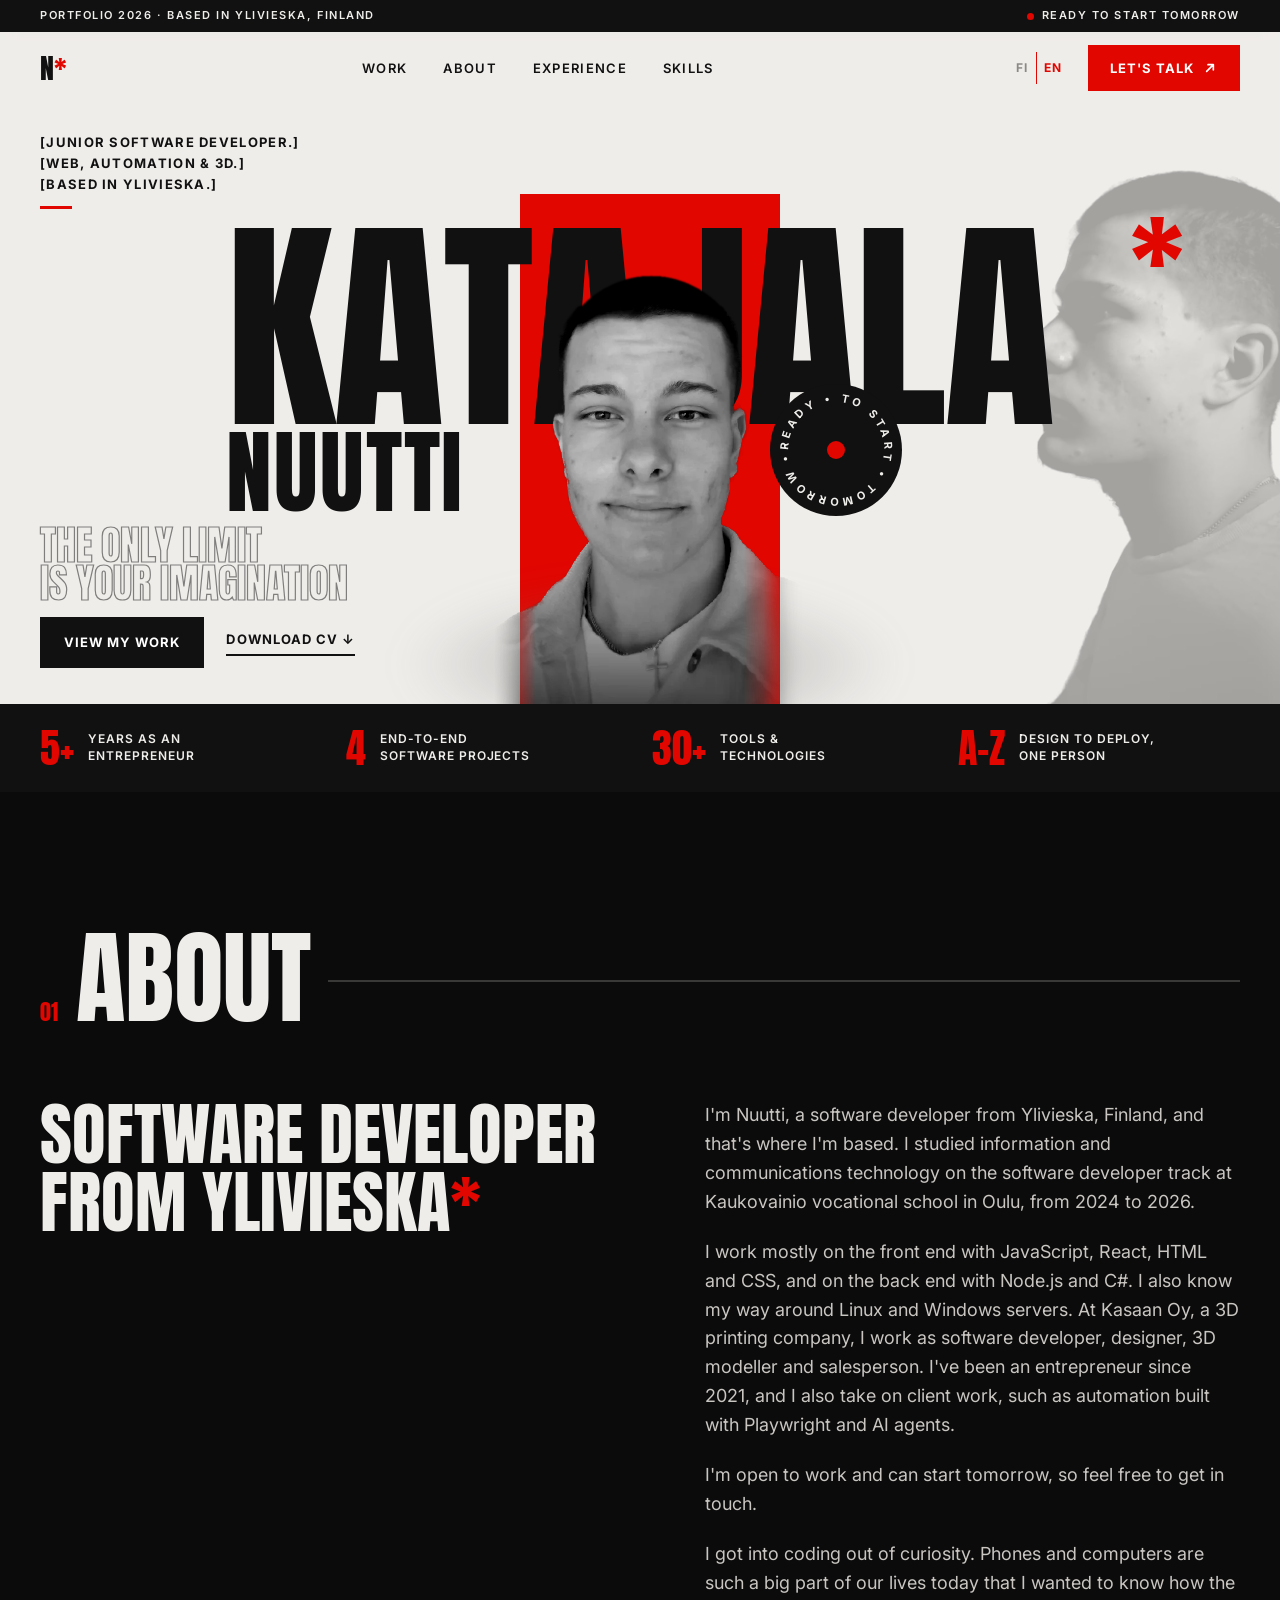
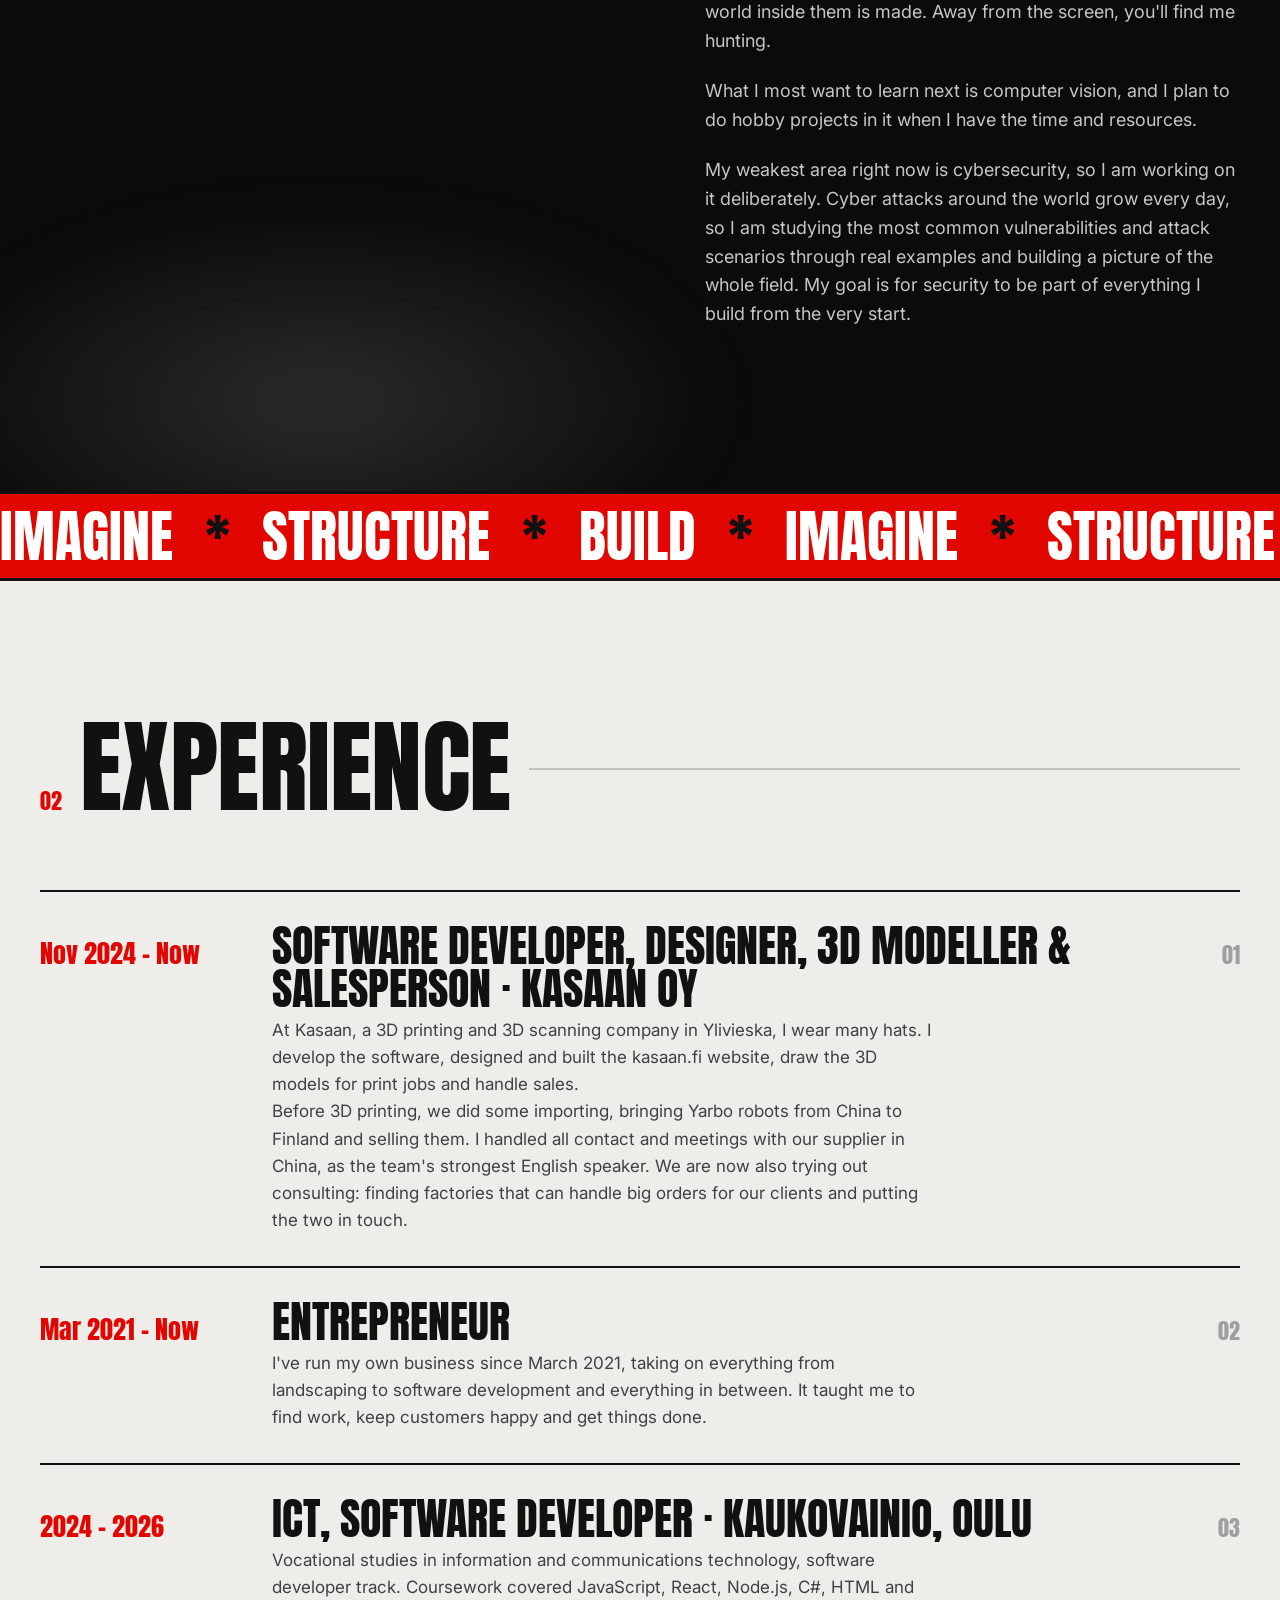
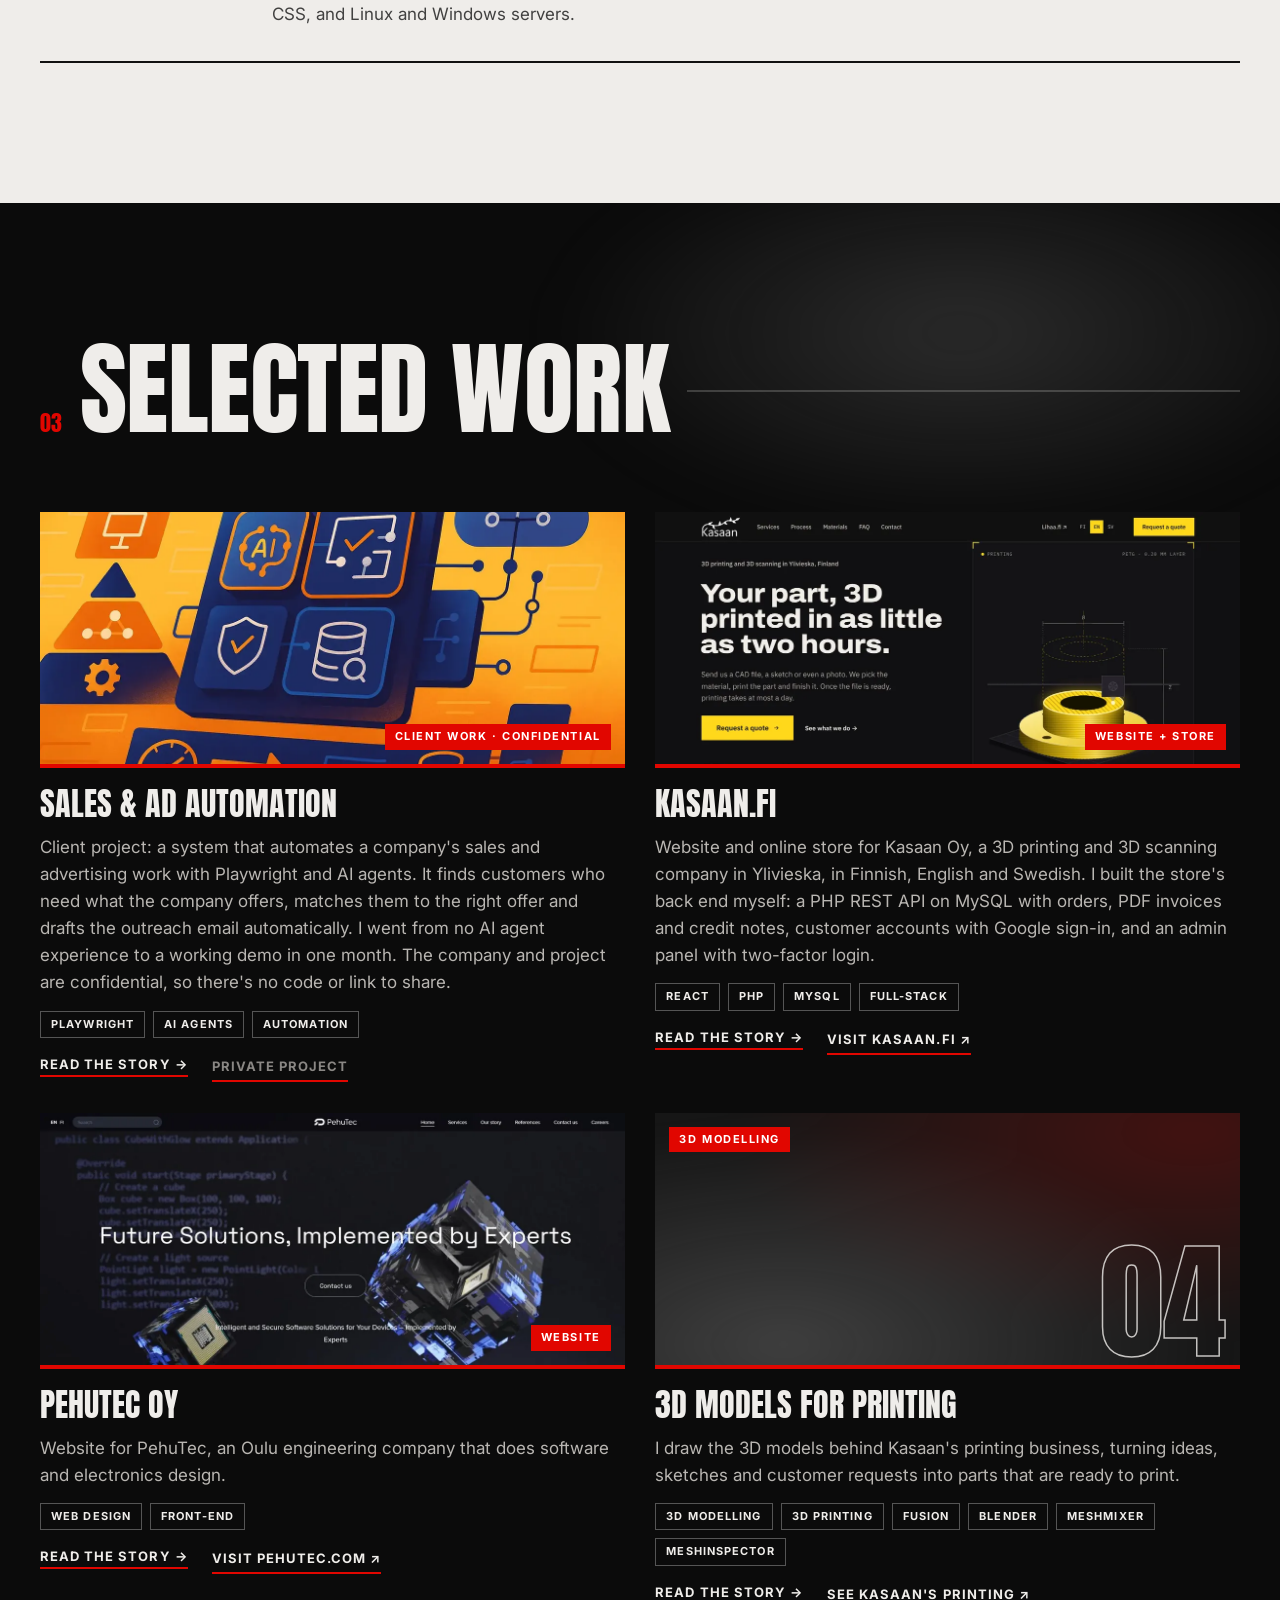
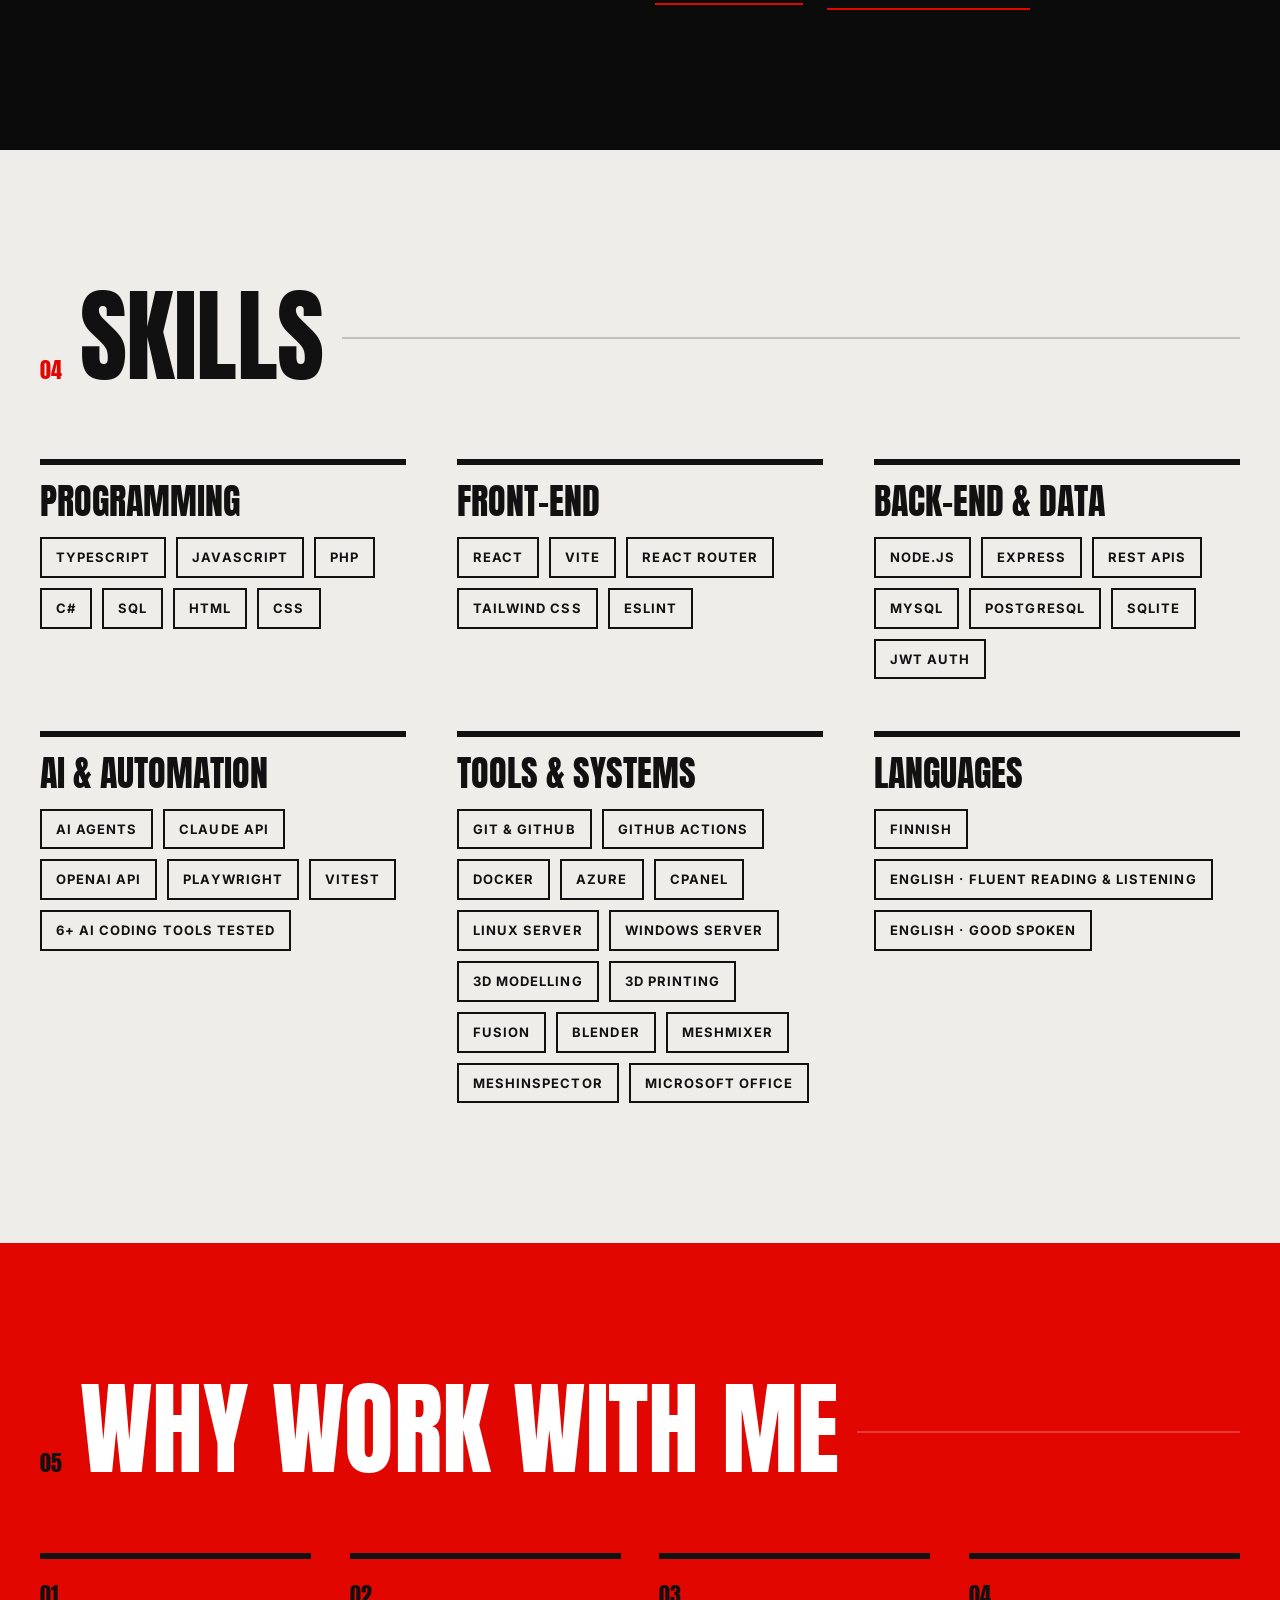
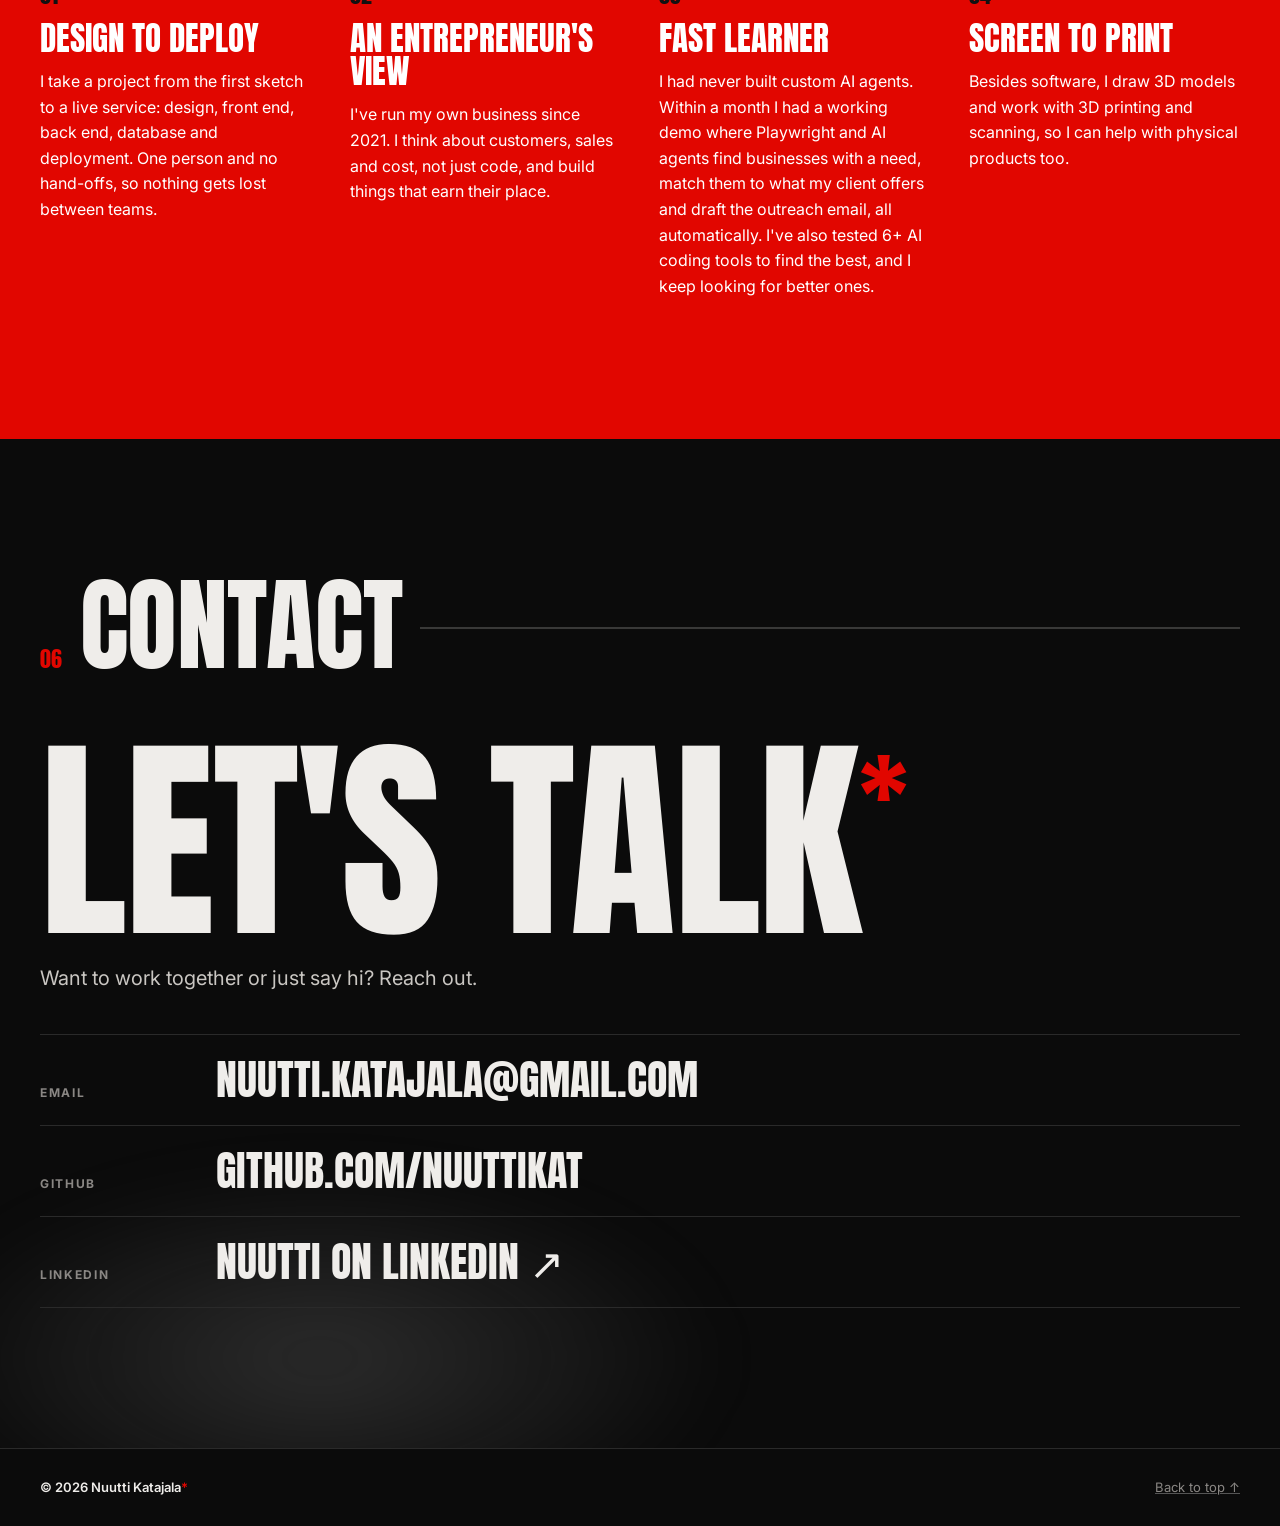
==== commit e52b5bdf: "Remove leftover placeholders and add 'junior' to tagline Remove the kasaan.fi placeholder outcome li" ====
--- a/en/index.html
+++ b/en/index.html
@@ -19,8 +19,6 @@
 </head>
 <body>
   <!--
-    Content marked with class="ph" is PLACEHOLDER text (dashed underline).
-    Replace it with real details and remove the class when done.
     The profile photos in assets/ are Nuutti's own photos (front = LinkedIn photo, side = photo he sent).
   -->
   <a class="skip" href="#about">Skip to content</a>
@@ -75,7 +73,7 @@
       </div>
 
       <div class="tagline">
-        <p>[Software developer.]<br>[Web, automation &amp; 3D.]<br>[Based in Ylivieska.]</p>
+        <p>[Junior software developer.]<br>[Web, automation &amp; 3D.]<br>[Based in Ylivieska.]</p>
         <span class="bar" aria-hidden="true"></span>
       </div>
 
@@ -271,7 +269,6 @@
 
   <footer class="site-footer">
     <p>© <span id="year">2026</span> Nuutti Katajala<span class="red">*</span></p>
-    <p class="muted">Dashed underline = placeholder.</p>
     <a href="#top">Back to top ↑</a>
   </footer>
 
@@ -307,7 +304,7 @@
         <li><span class="case-num">02</span><h3>Background</h3><p>When Kasaan launched its 3D printing service, the company needed a landing page to introduce it to customers. I designed and built it.</p></li>
         <li><span class="case-num">03</span><h3>Imagine</h3><p>It soon became clear that a landing page alone was not enough. We had produced many useful prints along the way, and a web store would make them available to customers. I took ownership of building it.</p></li>
         <li><span class="case-num">04</span><h3>Structure &amp; build</h3><p>The front end is React with Vite, prerendered to static HTML so search engines and AI tools can read every page, in Finnish, English and Swedish.</p><p>Behind the store is a PHP 8 REST API on MySQL that I built from the ground up, with the schema evolving through 13 database migrations so far. It handles products, orders, PDF invoices and credit notes, customer accounts with Google sign-in, and an admin panel with two-factor login. Playwright tests verify the layout on phones, and GitHub Actions deploys every push to a staging site, with production one click away.</p></li>
-        <li><span class="case-num">05</span><h3>Outcome</h3><p>kasaan.fi is live with quote requests and an online store in three languages. It replaced an earlier React site I built for Kasaan in 2025.</p><p class="ph">Add a result you're proud of, such as orders, quote requests or customer feedback since launch.</p></li>
+        <li><span class="case-num">05</span><h3>Outcome</h3><p>kasaan.fi is live with quote requests and an online store in three languages. It replaced an earlier React site I built for Kasaan in 2025.</p></li>
       </ol>
       <footer class="case-foot"><a class="card-link" href="https://kasaan.fi/">Visit kasaan.fi ↗</a></footer>
     </div>
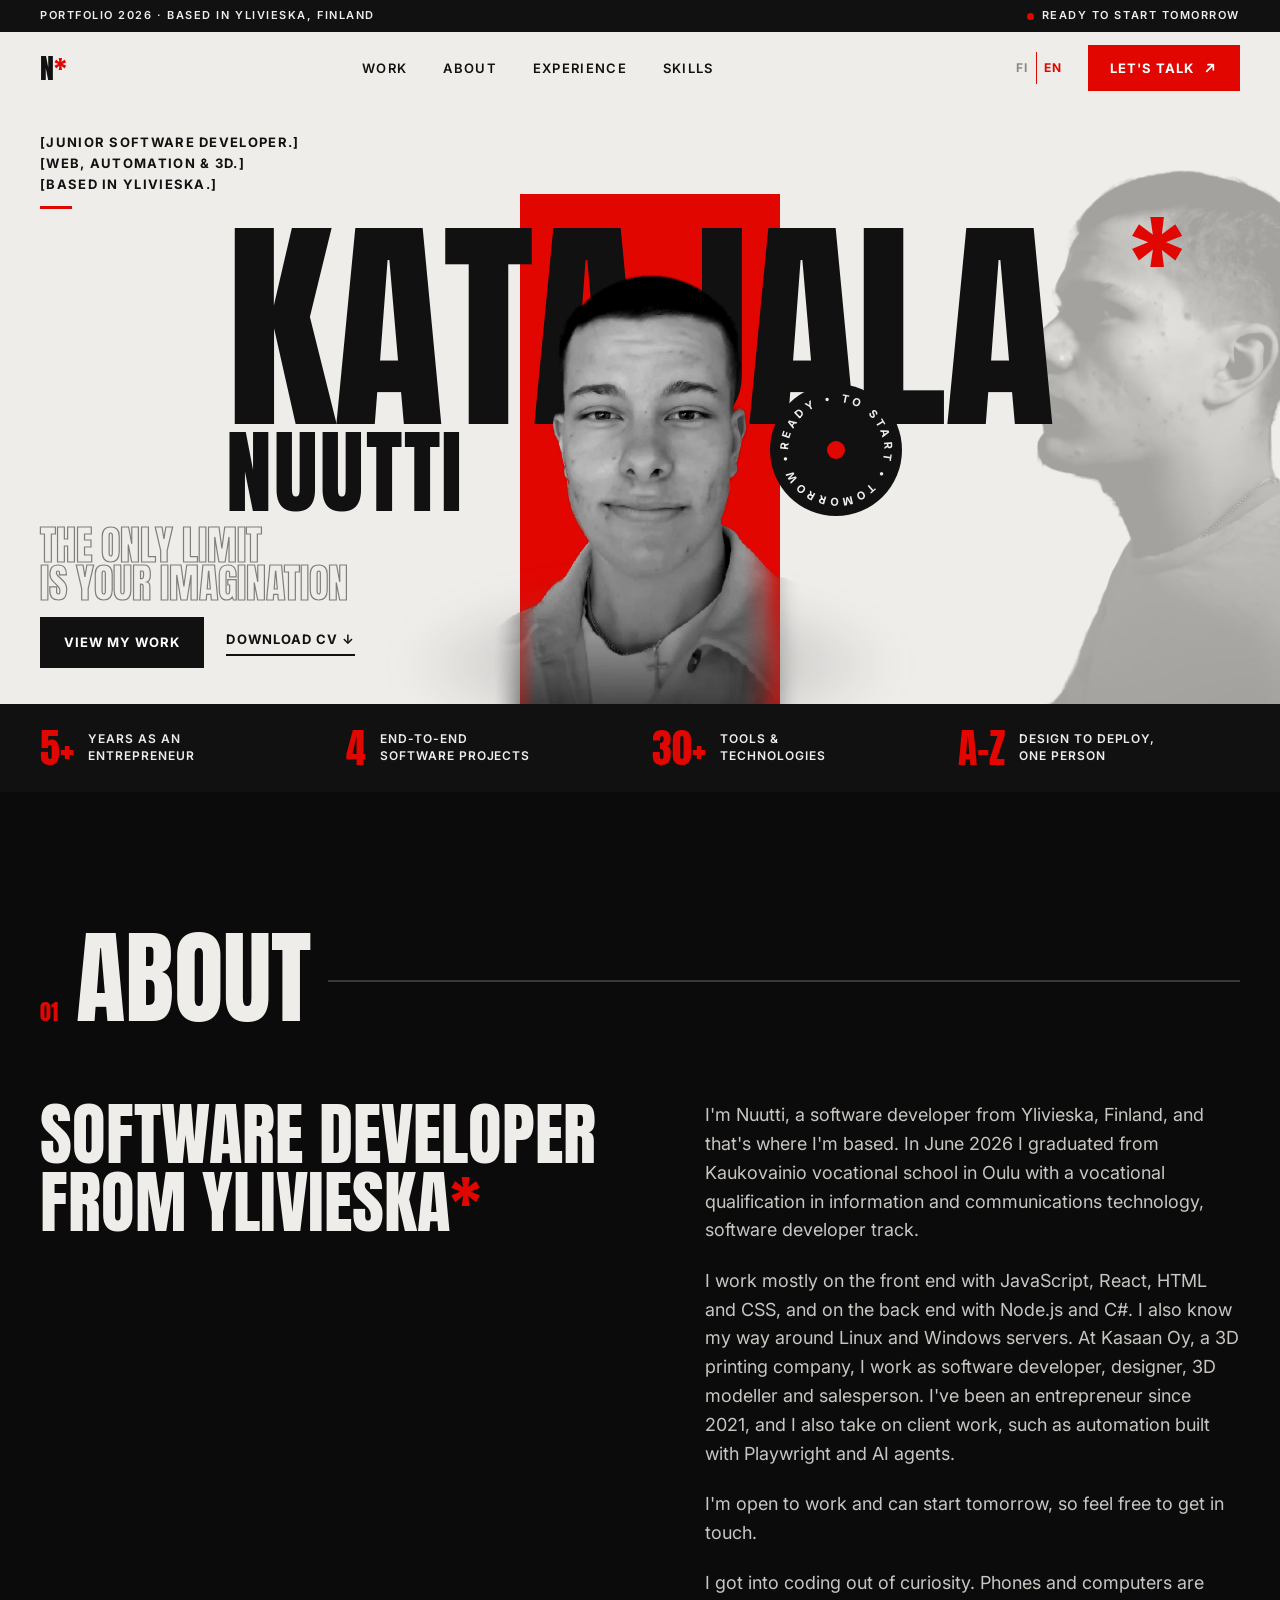
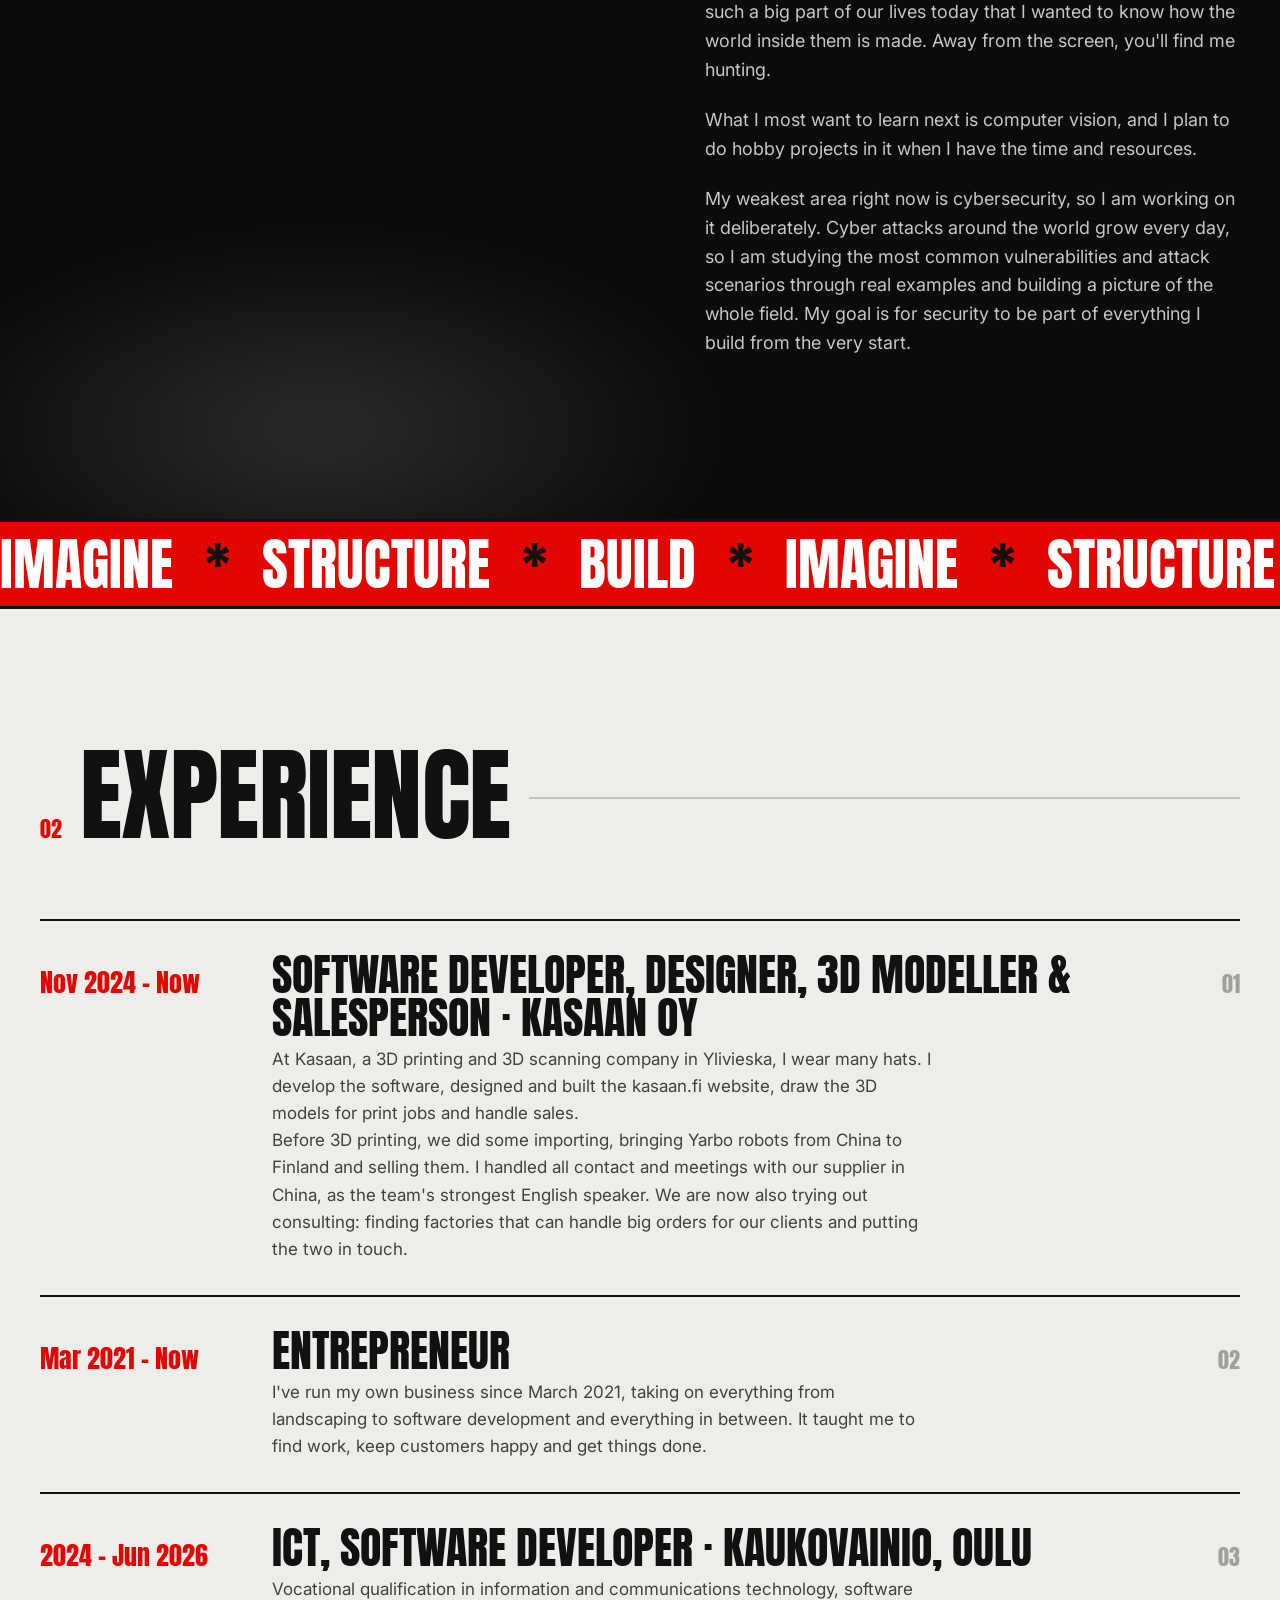
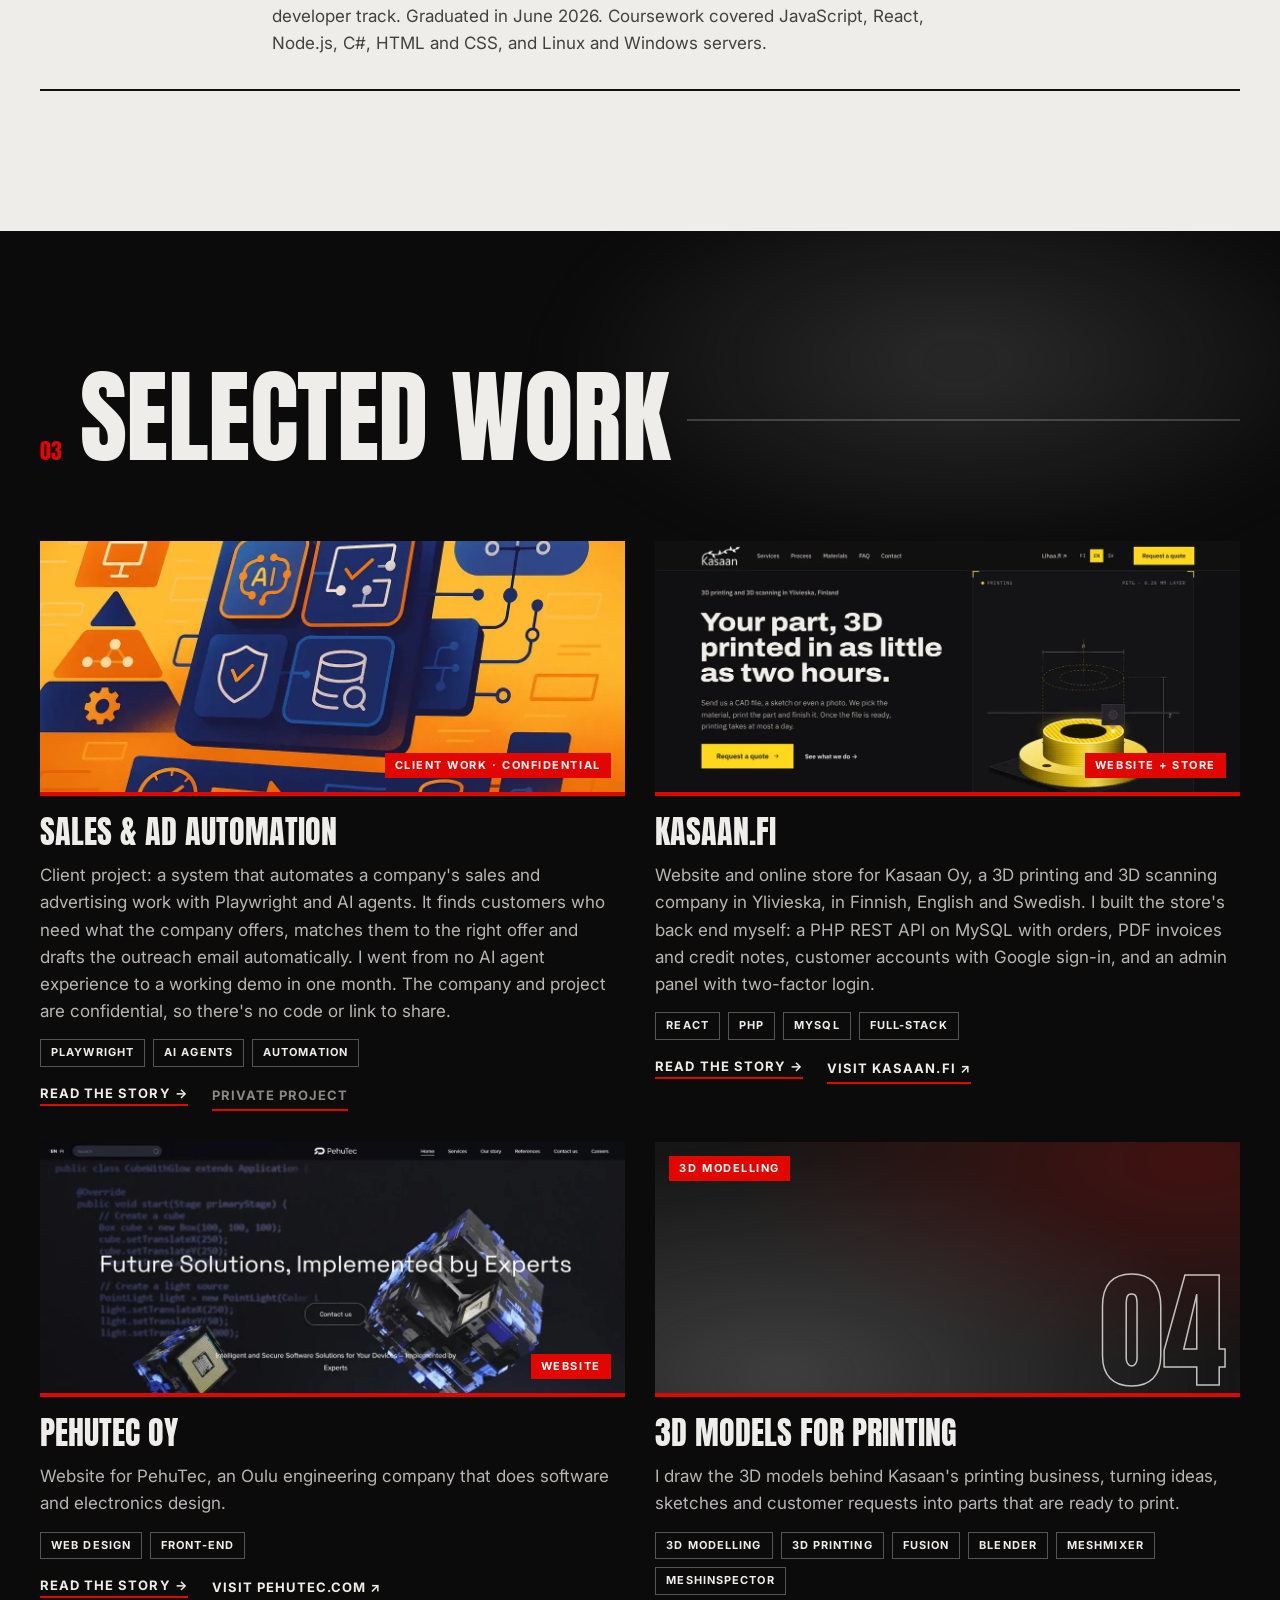
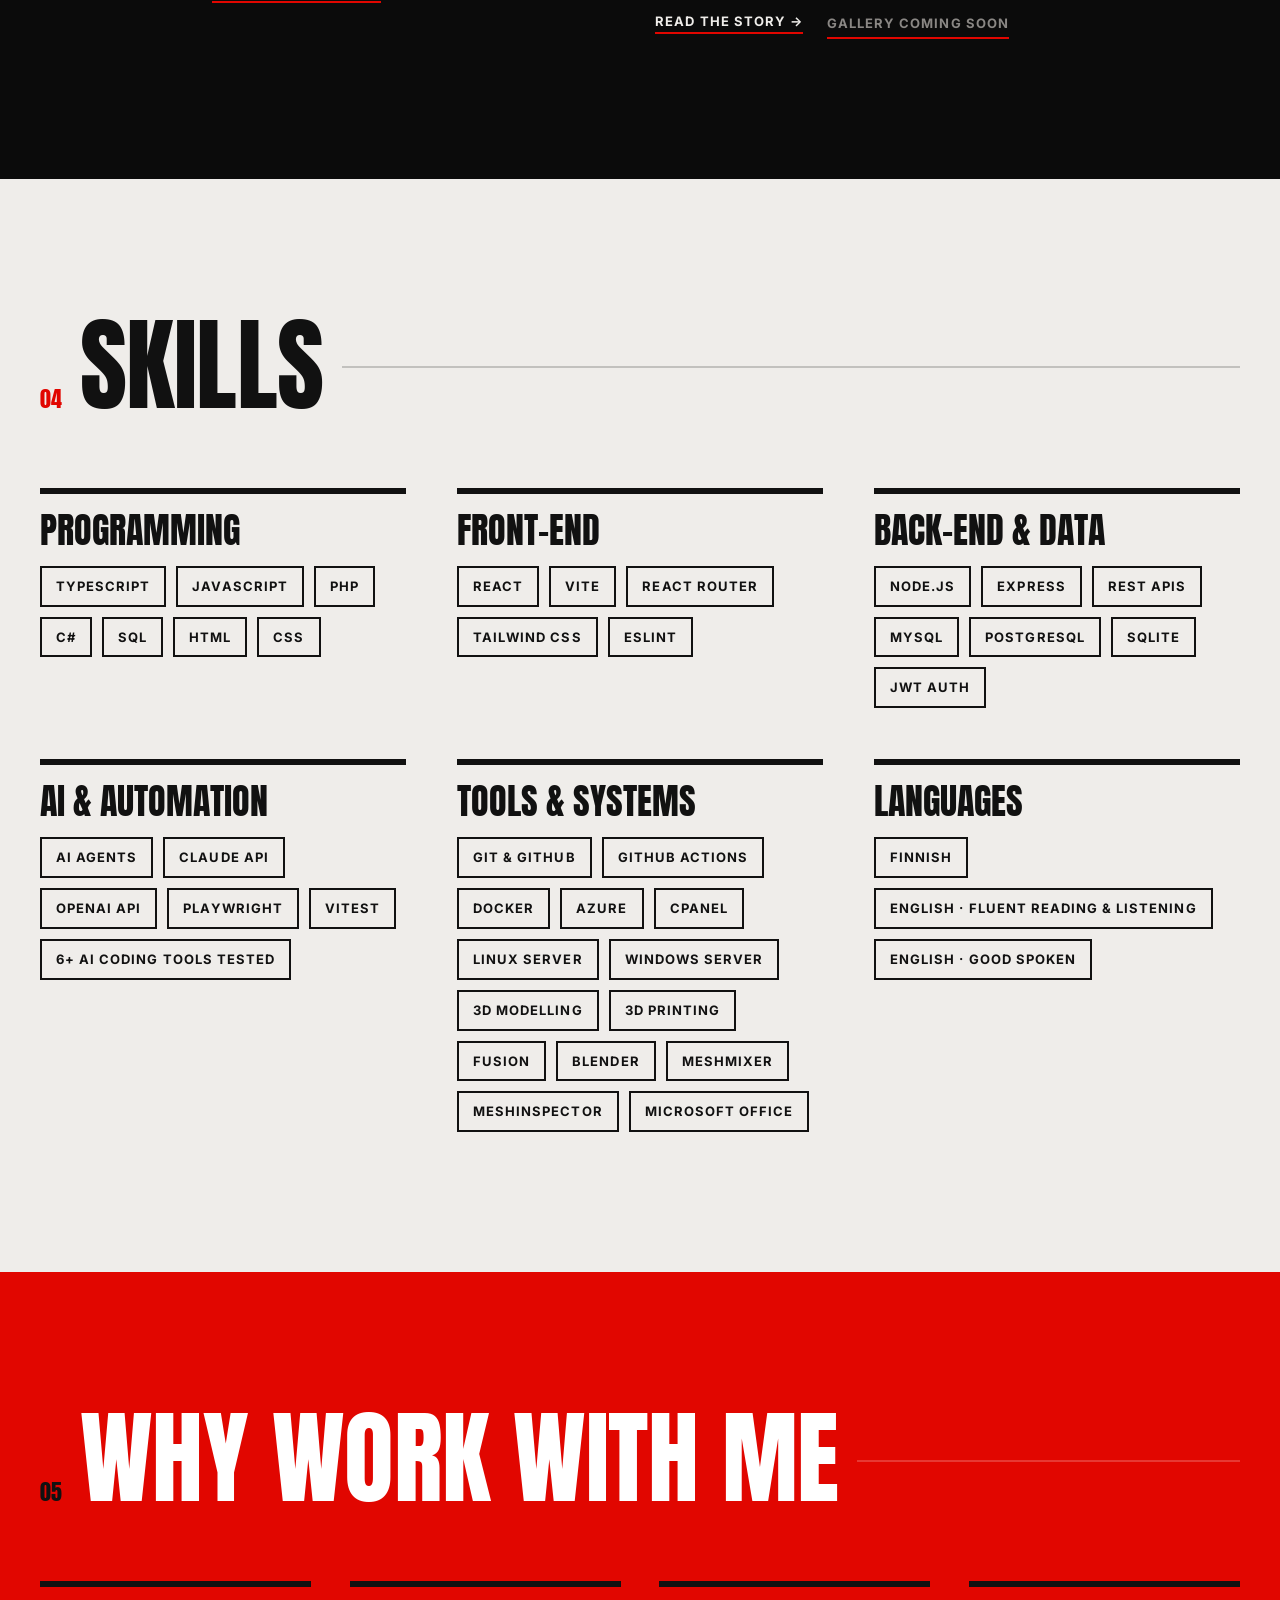
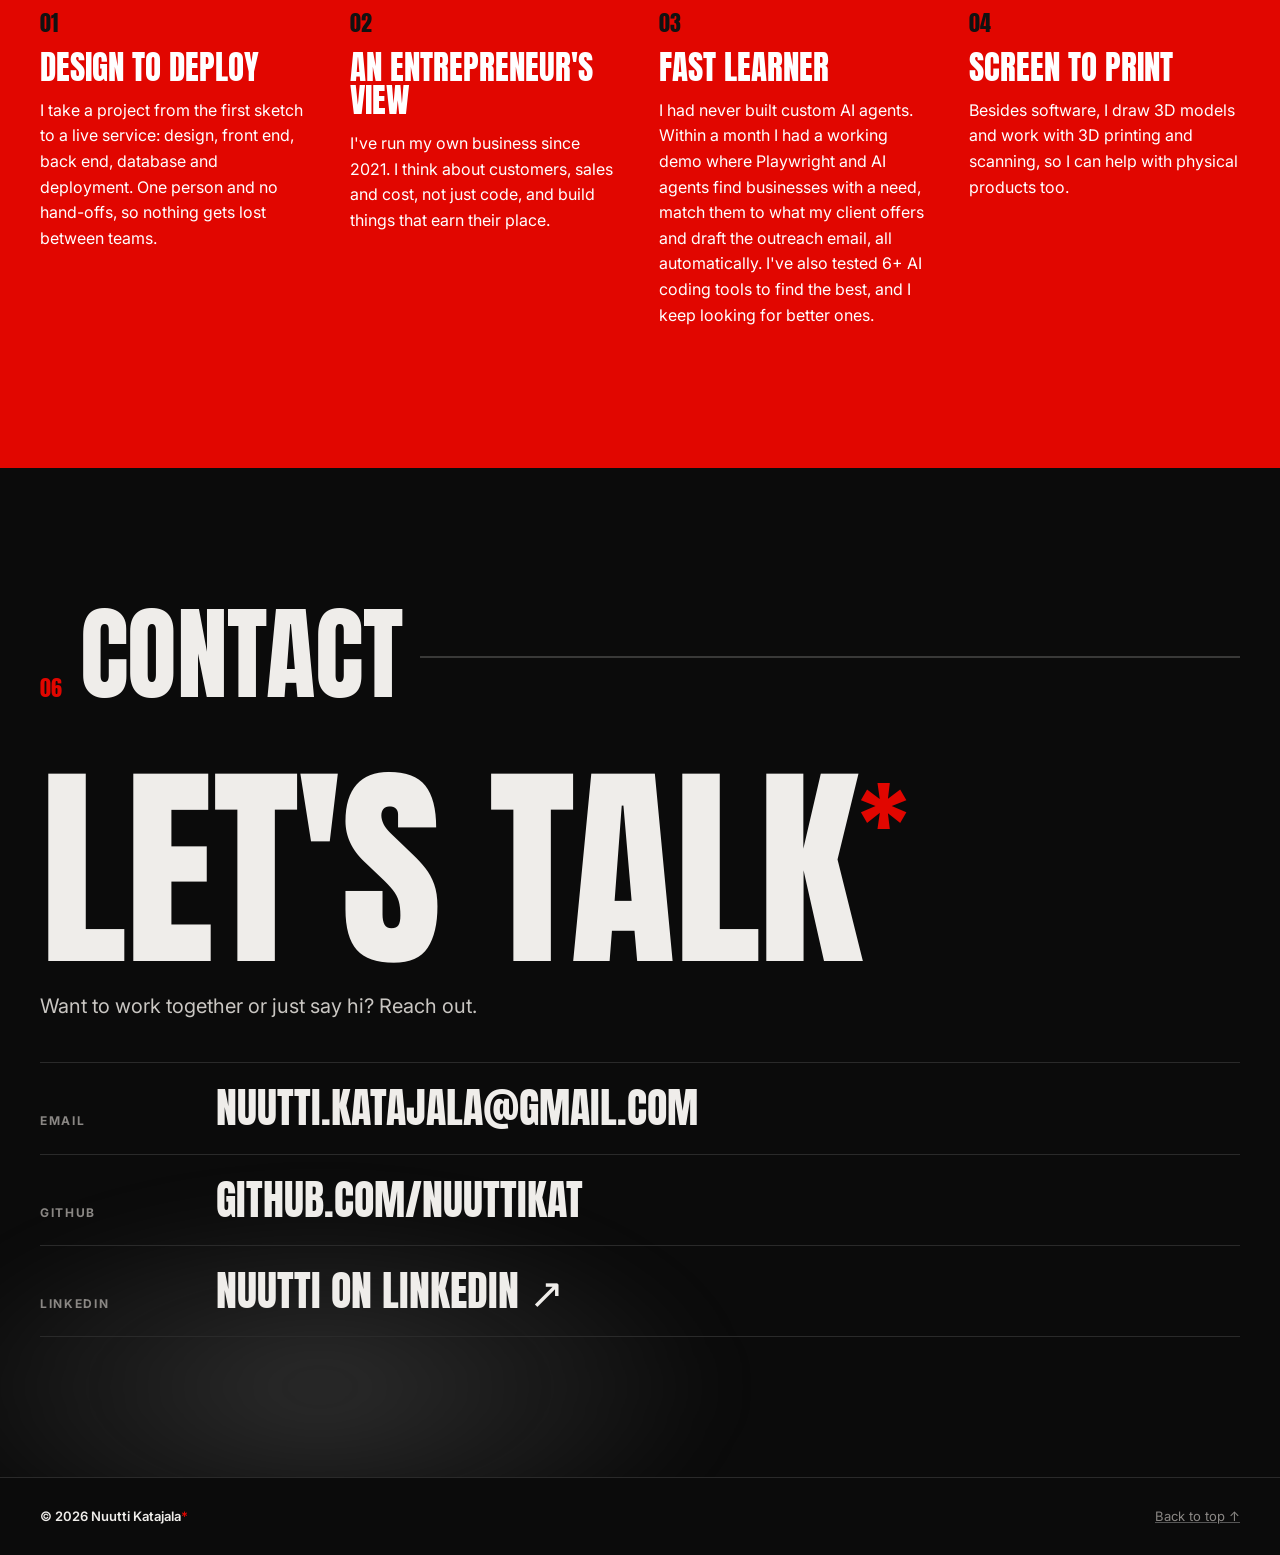
==== commit 0807dde2: "Graduation date, automation cost, neutral 3D example, no 3D link yet Co-Authored-By: Claude Opus 5.5" ====
--- a/en/index.html
+++ b/en/index.html
@@ -4,7 +4,7 @@
   <meta charset="utf-8">
   <meta name="viewport" content="width=device-width, initial-scale=1">
   <title>Nuutti Katajala · Portfolio</title>
-  <meta name="description" content="Portfolio of Nuutti Katajala, a software developer from Ylivieska, Finland: experience, projects and skills.">
+  <meta name="description" content="Portfolio of Nuutti Katajala, a junior software developer from Ylivieska, Finland: experience, projects and skills.">
   <meta name="theme-color" content="#111111">
   <link rel="preconnect" href="https://fonts.googleapis.com">
   <link rel="preconnect" href="https://fonts.gstatic.com" crossorigin>
@@ -100,7 +100,7 @@
         <div class="about-grid">
           <p class="statement reveal">Software developer from Ylivieska<span class="red">*</span></p>
           <div class="prose reveal">
-            <p>I'm Nuutti, a software developer from Ylivieska, Finland, and that's where I'm based. I studied information and communications technology on the software developer track at Kaukovainio vocational school in Oulu, from 2024 to 2026.</p>
+            <p>I'm Nuutti, a software developer from Ylivieska, Finland, and that's where I'm based. In June 2026 I graduated from Kaukovainio vocational school in Oulu with a vocational qualification in information and communications technology, software developer track.</p>
             <p>I work mostly on the front end with JavaScript, React, HTML and CSS, and on the back end with Node.js and C#. I also know my way around Linux and Windows servers. At Kasaan Oy, a 3D printing company, I work as software developer, designer, 3D modeller and salesperson. I've been an entrepreneur since 2021, and I also take on client work, such as automation built with Playwright and AI agents.</p>
             <p>I'm open to work and can start tomorrow, so feel free to get in touch.</p>
             <p>I got into coding out of curiosity. Phones and computers are such a big part of our lives today that I wanted to know how the world inside them is made. Away from the screen, you'll find me hunting.</p>
@@ -140,10 +140,10 @@
             <span class="idx" aria-hidden="true">02</span>
           </li>
           <li class="reveal">
-            <span class="when">2024 – 2026</span>
+            <span class="when">2024 – Jun 2026</span>
             <div class="what">
               <h3>ICT, software developer · Kaukovainio, Oulu</h3>
-              <p>Vocational studies in information and communications technology, software developer track. Coursework covered JavaScript, React, Node.js, C#, HTML and CSS, and Linux and Windows servers.</p>
+              <p>Vocational qualification in information and communications technology, software developer track. Graduated in June 2026. Coursework covered JavaScript, React, Node.js, C#, HTML and CSS, and Linux and Windows servers.</p>
             </div>
             <span class="idx" aria-hidden="true">03</span>
           </li>
@@ -183,7 +183,7 @@
             <h3>3D models for printing</h3>
             <p>I draw the 3D models behind Kasaan's printing business, turning ideas, sketches and customer requests into parts that are ready to print.</p>
             <ul class="tags"><li>3D modelling</li><li>3D printing</li><li>Fusion</li><li>Blender</li><li>Meshmixer</li><li>MeshInspector</li></ul>
-            <div class="card-actions"><button class="card-link story-btn" type="button" data-case="case-models">Read the story →</button><a class="card-link" href="https://kasaan.fi/">See Kasaan's printing ↗</a></div>
+            <div class="card-actions"><button class="card-link story-btn" type="button" data-case="case-models">Read the story →</button><span class="card-link muted-link">Gallery coming soon</span></div>
           </article>
         </div>
       </div>
@@ -286,7 +286,7 @@
         <li><span class="case-num">02</span><h3>Background</h3><p>I was looking for a project to complete my studies when I came across a company with a real problem. It spent a lot of time on customer acquisition, working through cold-call lists to find the customers who actually needed one specific product it sells. This drew resources away from actual sales and the rest of the business.</p></li>
         <li><span class="case-num">03</span><h3>Imagine</h3><p>The company envisioned AI agents handling the customer search, and I was brought in to build it. The first version ran entirely on AI agents, as planned, but it soon became clear how expensive it would be to operate. We revised the architecture: Playwright now handles the heavy browsing and data collection at low cost, and the AI agents are used only where judgement and writing are needed.</p></li>
         <li><span class="case-num">04</span><h3>Structure &amp; build</h3><p>The system is written in TypeScript on Node.js, with Express serving a lightweight web interface and API. Playwright drives a real browser to collect information from the web. A team of AI agents on the Claude and OpenAI APIs divides the work: one researches each potential customer, one assesses whether that customer needs what the company offers, and one drafts the outreach email.</p><p>Jobs run in the background, data is stored in PostgreSQL (SQLite during development), tests run on Vitest, and the whole system ships as a Docker container.</p></li>
-        <li><span class="case-num">05</span><h3>Outcome</h3><p>This was my first time building custom AI agents, and within a month there was a working demo: it finds customers with a real need, matches them to the right offer and prepares the email draft, fully automatically.</p><p>Combining Playwright with AI agents brought running costs down to almost nothing. The company's time and resources are freed up to grow sales, and the system finds far more matching customers than the cold-call lists did.</p></li>
+        <li><span class="case-num">05</span><h3>Outcome</h3><p>This was my first time building custom AI agents, and within a month there was a working demo: it finds customers with a real need, matches them to the right offer and prepares the email draft, fully automatically.</p><p>Combining Playwright with AI agents brought running costs down to under €20 a month at best. The company's time and resources are freed up to grow sales, and the system finds far more matching customers than the cold-call lists did.</p></li>
       </ol>
       <footer class="case-foot"><span class="card-link muted-link">Confidential, so no code or link</span></footer>
     </div>
@@ -338,11 +338,11 @@
       <ol class="case-steps">
         <li><span class="case-num">01</span><h3>Purpose, intent &amp; goal</h3><p><strong>Purpose.</strong> Produce print-ready models for custom products and samples at Kasaan's 3D printing service.</p><p><strong>Intent.</strong> Handle the whole chain myself: modelling, adjusting scanned objects, and checking models before they are printed.</p><p><strong>Goal.</strong> Models that print just right, and modelling skills that keep growing.</p></li>
         <li><span class="case-num">02</span><h3>Background</h3><p>I started 3D modelling when Kasaan got its 3D printer and we began producing samples of custom products.</p></li>
-        <li><span class="case-num">03</span><h3>Imagine</h3><p>I taught myself modelling and found it genuinely rewarding. I have modelled everything from a cup to a gun stock, and I also adjust scanned objects so they print just right.</p></li>
+        <li><span class="case-num">03</span><h3>Imagine</h3><p>I taught myself modelling and found it genuinely rewarding. I have modelled everything from a cup to replacement machine parts, and I also adjust scanned objects so they print just right.</p></li>
         <li><span class="case-num">04</span><h3>Structure &amp; build</h3><p>I model in Fusion and Blender, and use Meshmixer and MeshInspector to check and repair meshes before they go to the printer.</p></li>
         <li><span class="case-num">05</span><h3>Outcome</h3><p>My modelling skills keep developing, with roughly 80 to 100 hours of modelling behind me so far.</p></li>
       </ol>
-      <footer class="case-foot"><a class="card-link" href="https://kasaan.fi/">See Kasaan's printing ↗</a></footer>
+      <footer class="case-foot"><span class="card-link muted-link">Gallery coming soon</span></footer>
     </div>
   </dialog>
 
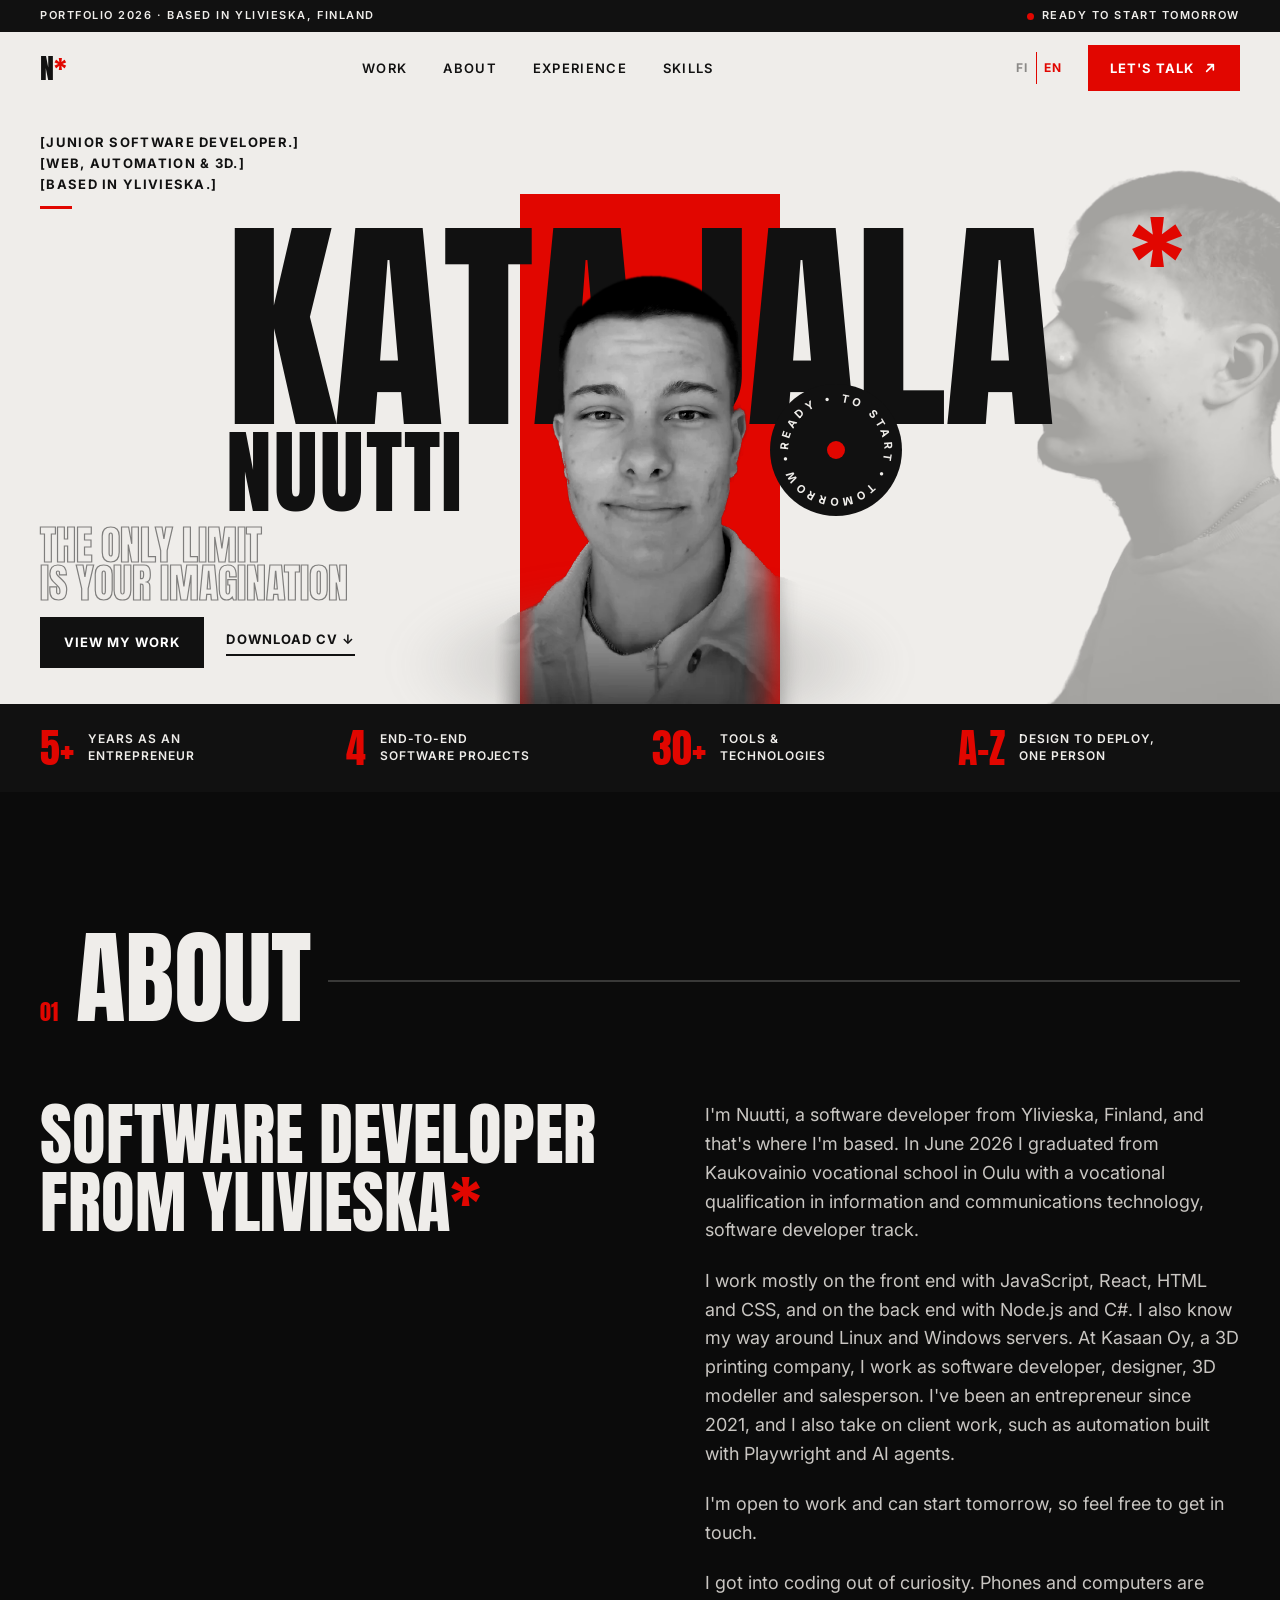
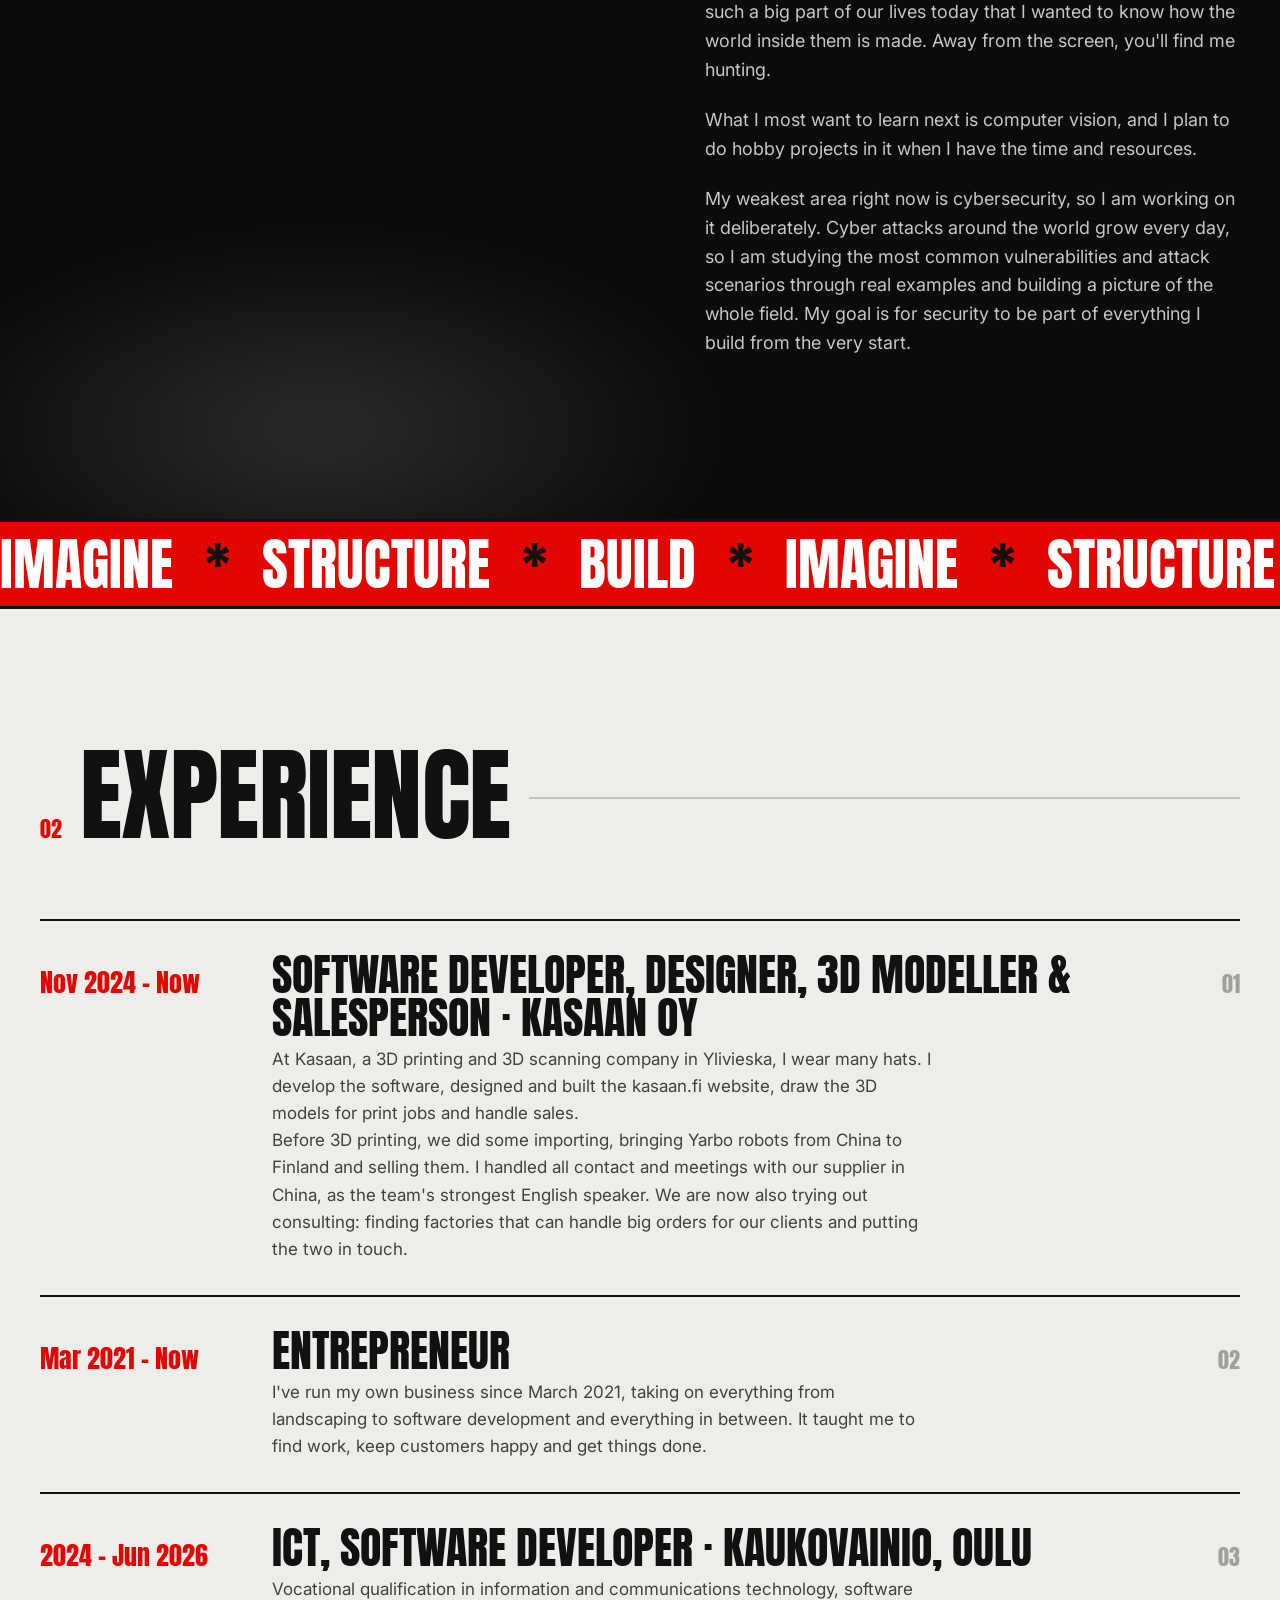
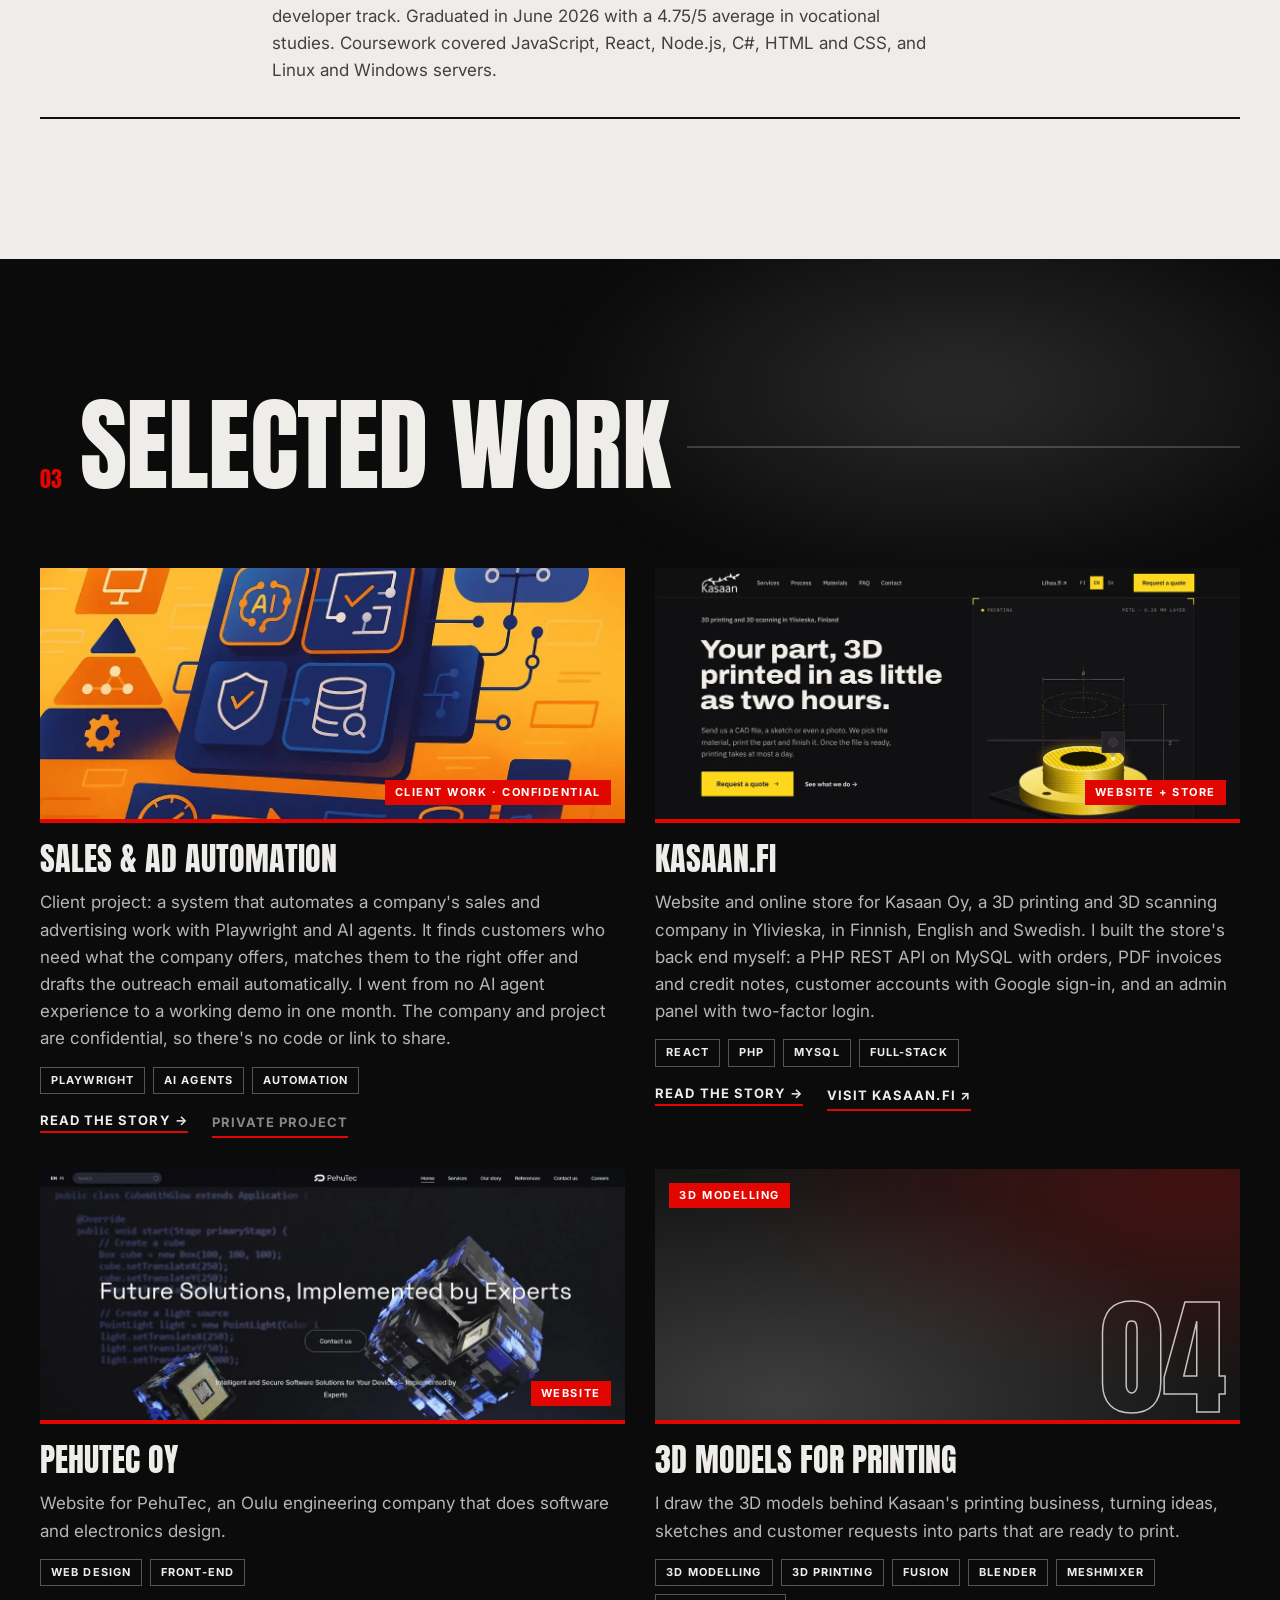
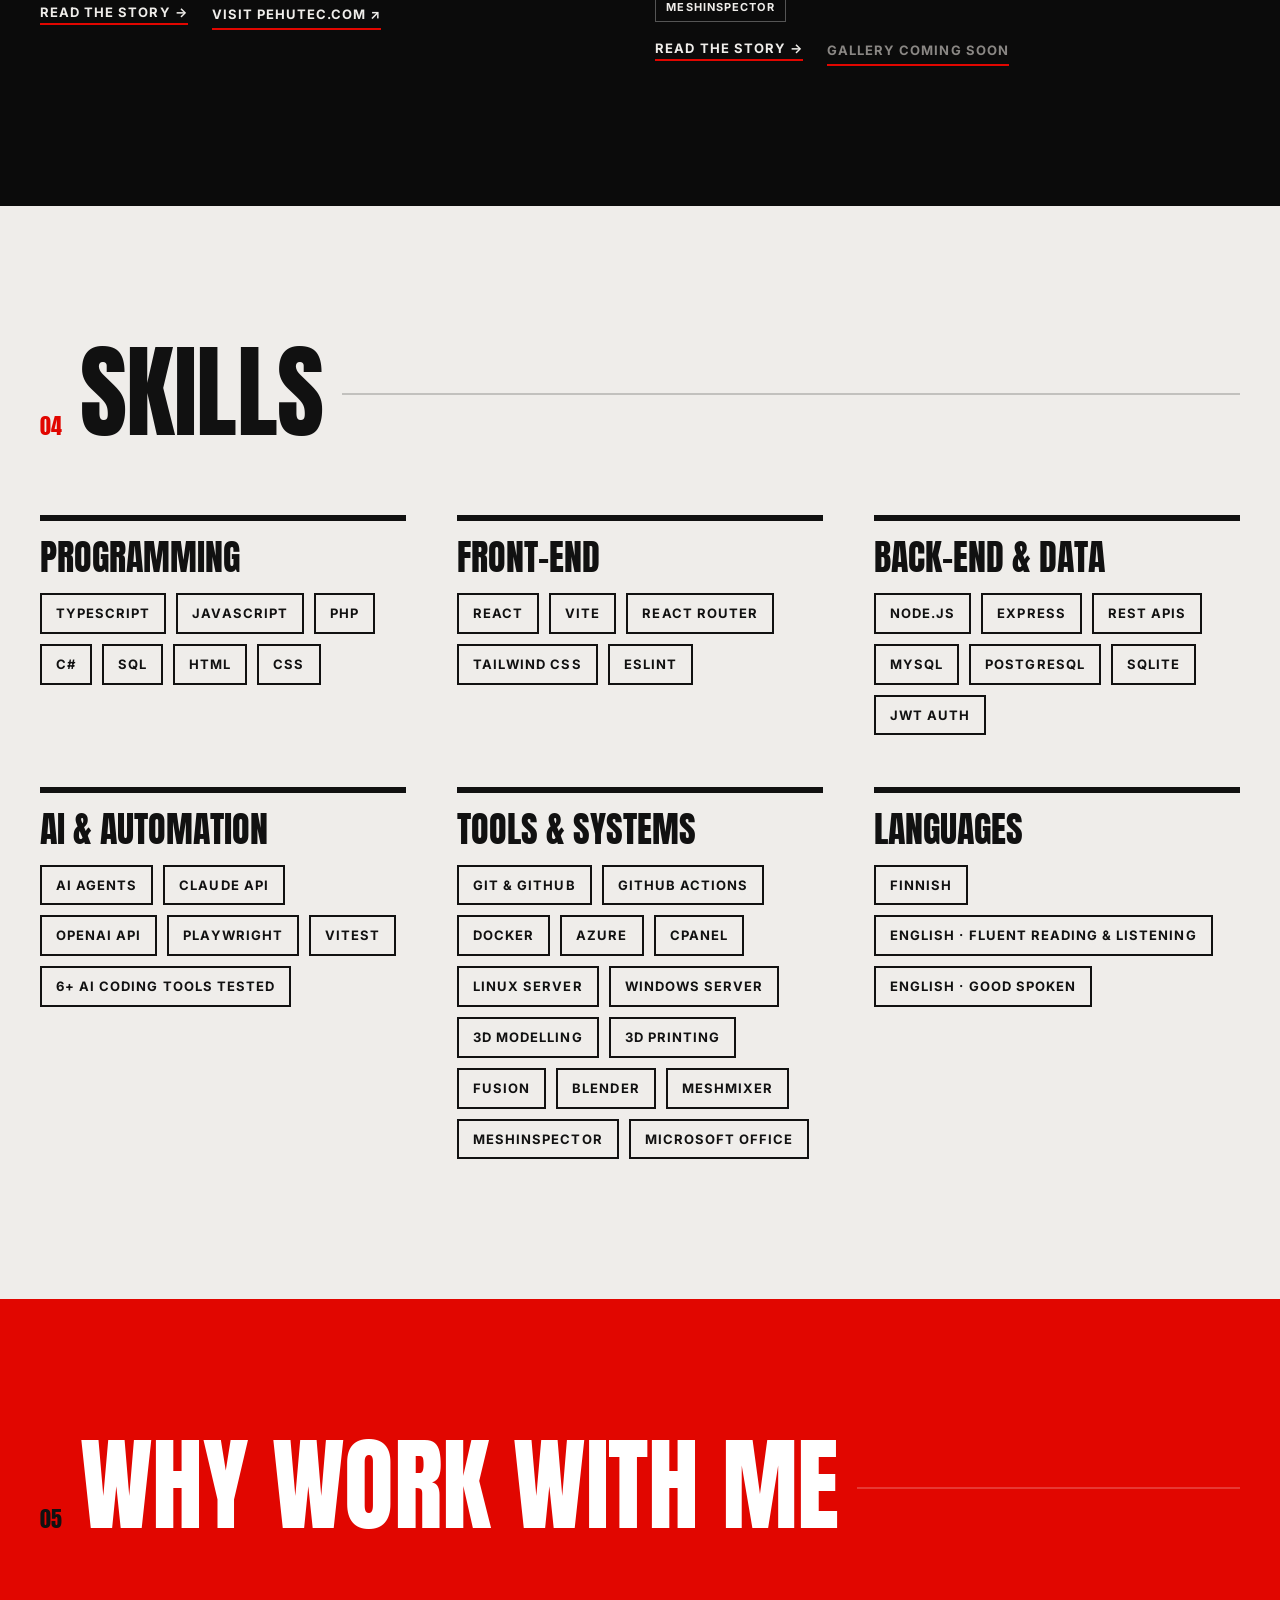
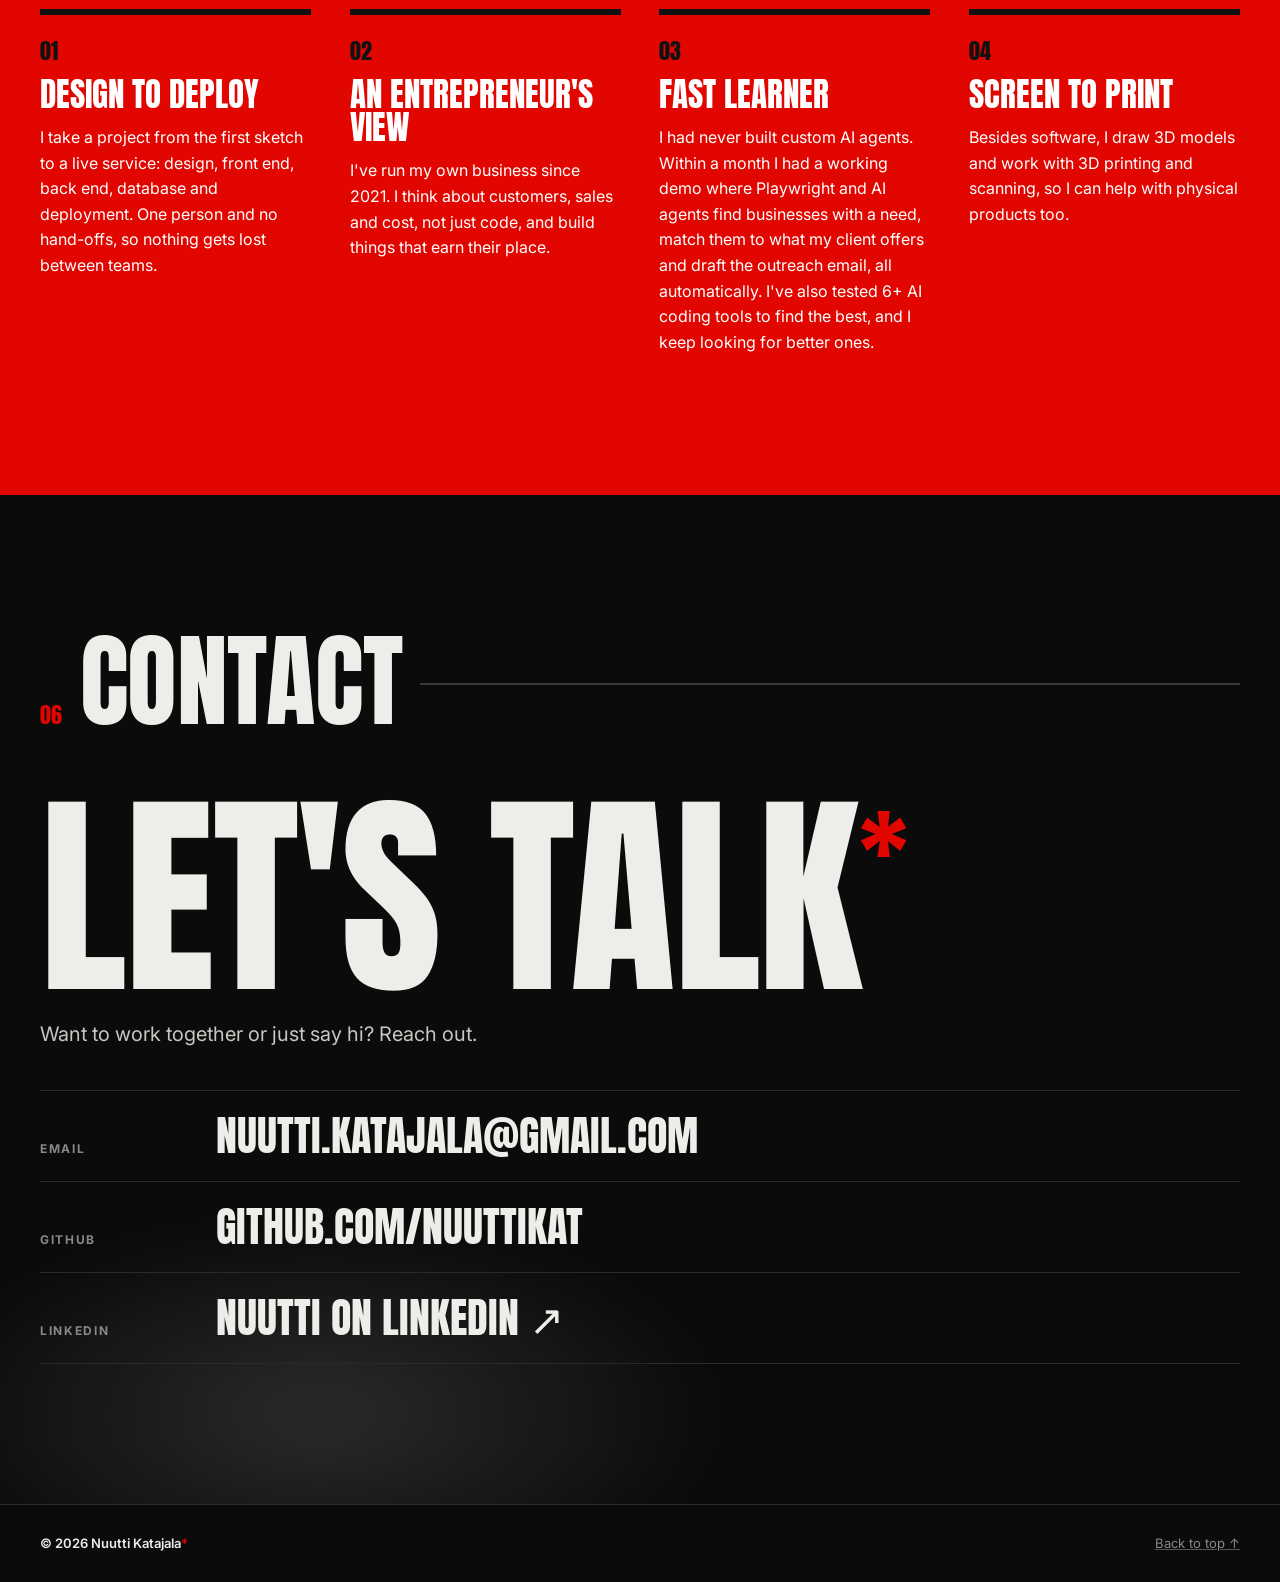
==== commit ec5171df: "Add 4.75/5 vocational studies average to education Co-Authored-By: Claude Opus 5.5 <noreply@anthropi" ====
--- a/en/index.html
+++ b/en/index.html
@@ -143,7 +143,7 @@
             <span class="when">2024 – Jun 2026</span>
             <div class="what">
               <h3>ICT, software developer · Kaukovainio, Oulu</h3>
-              <p>Vocational qualification in information and communications technology, software developer track. Graduated in June 2026. Coursework covered JavaScript, React, Node.js, C#, HTML and CSS, and Linux and Windows servers.</p>
+              <p>Vocational qualification in information and communications technology, software developer track. Graduated in June 2026 with a 4.75/5 average in vocational studies. Coursework covered JavaScript, React, Node.js, C#, HTML and CSS, and Linux and Windows servers.</p>
             </div>
             <span class="idx" aria-hidden="true">03</span>
           </li>
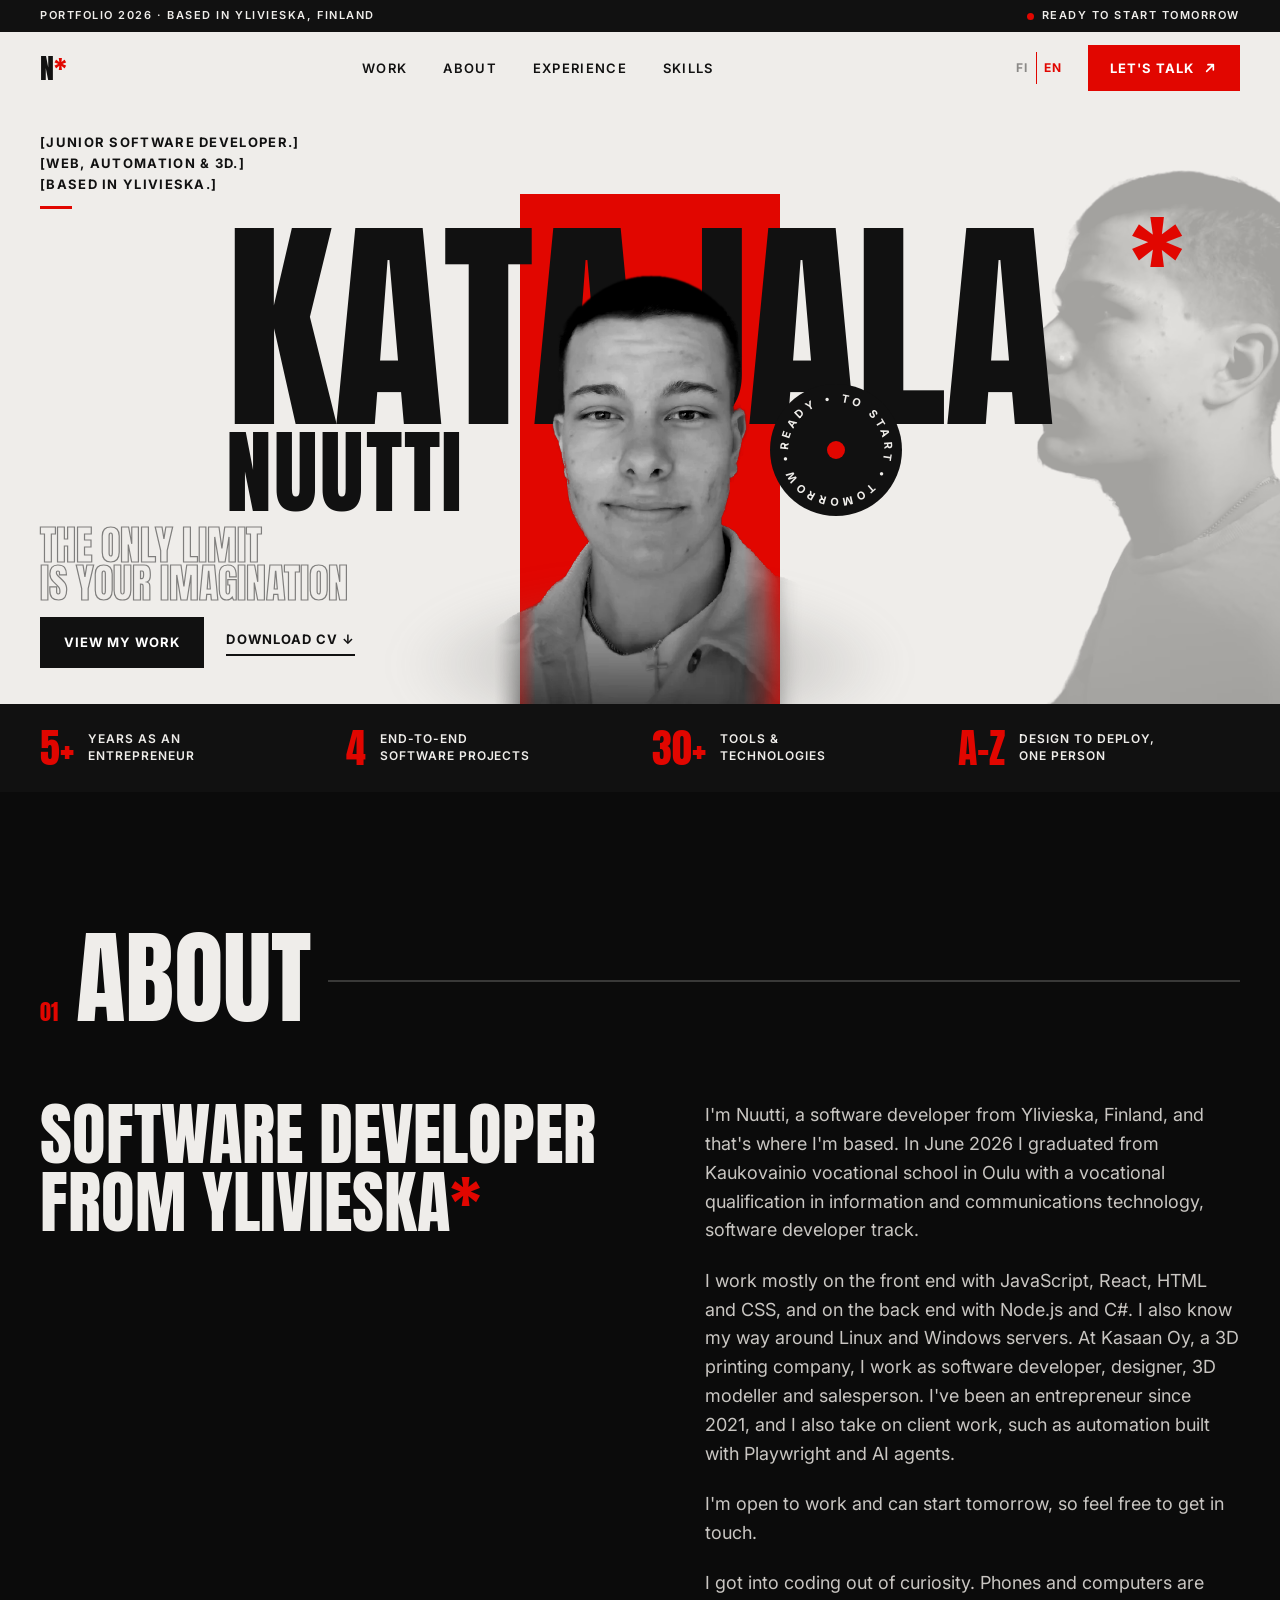
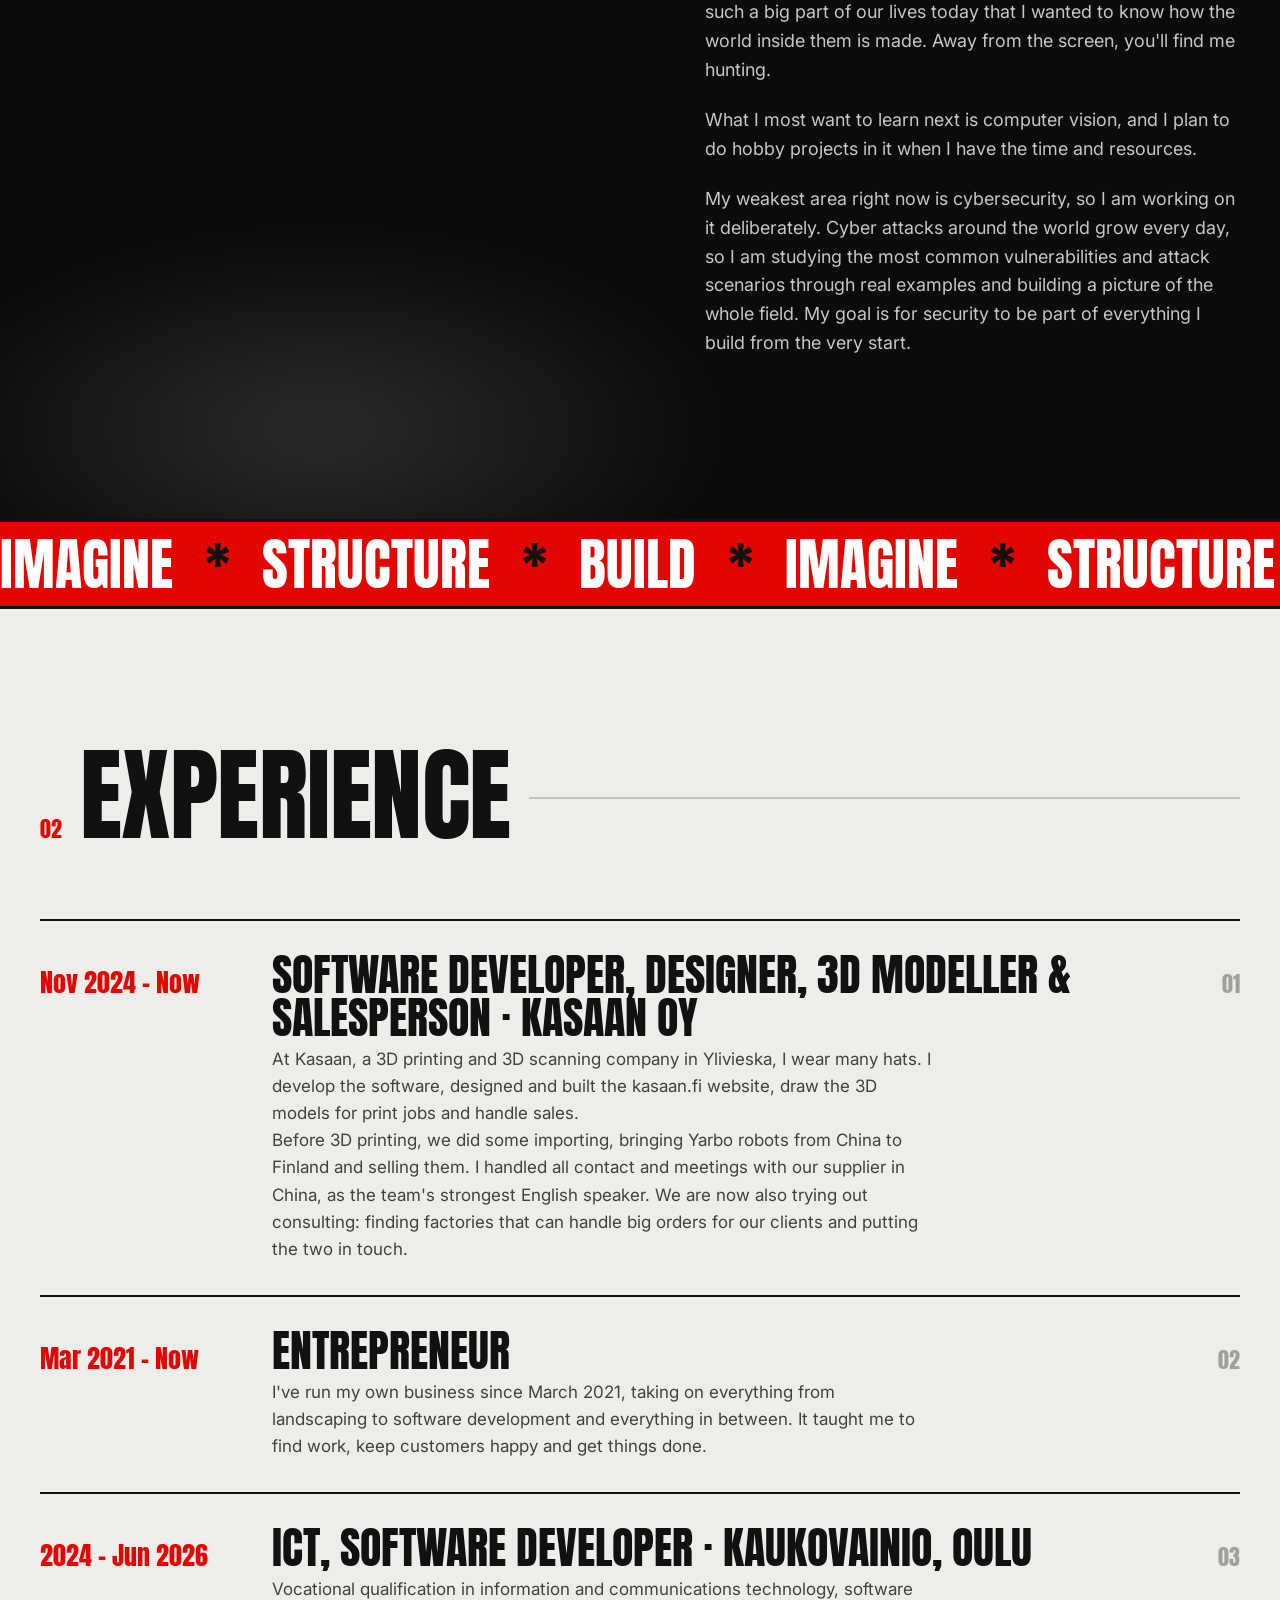
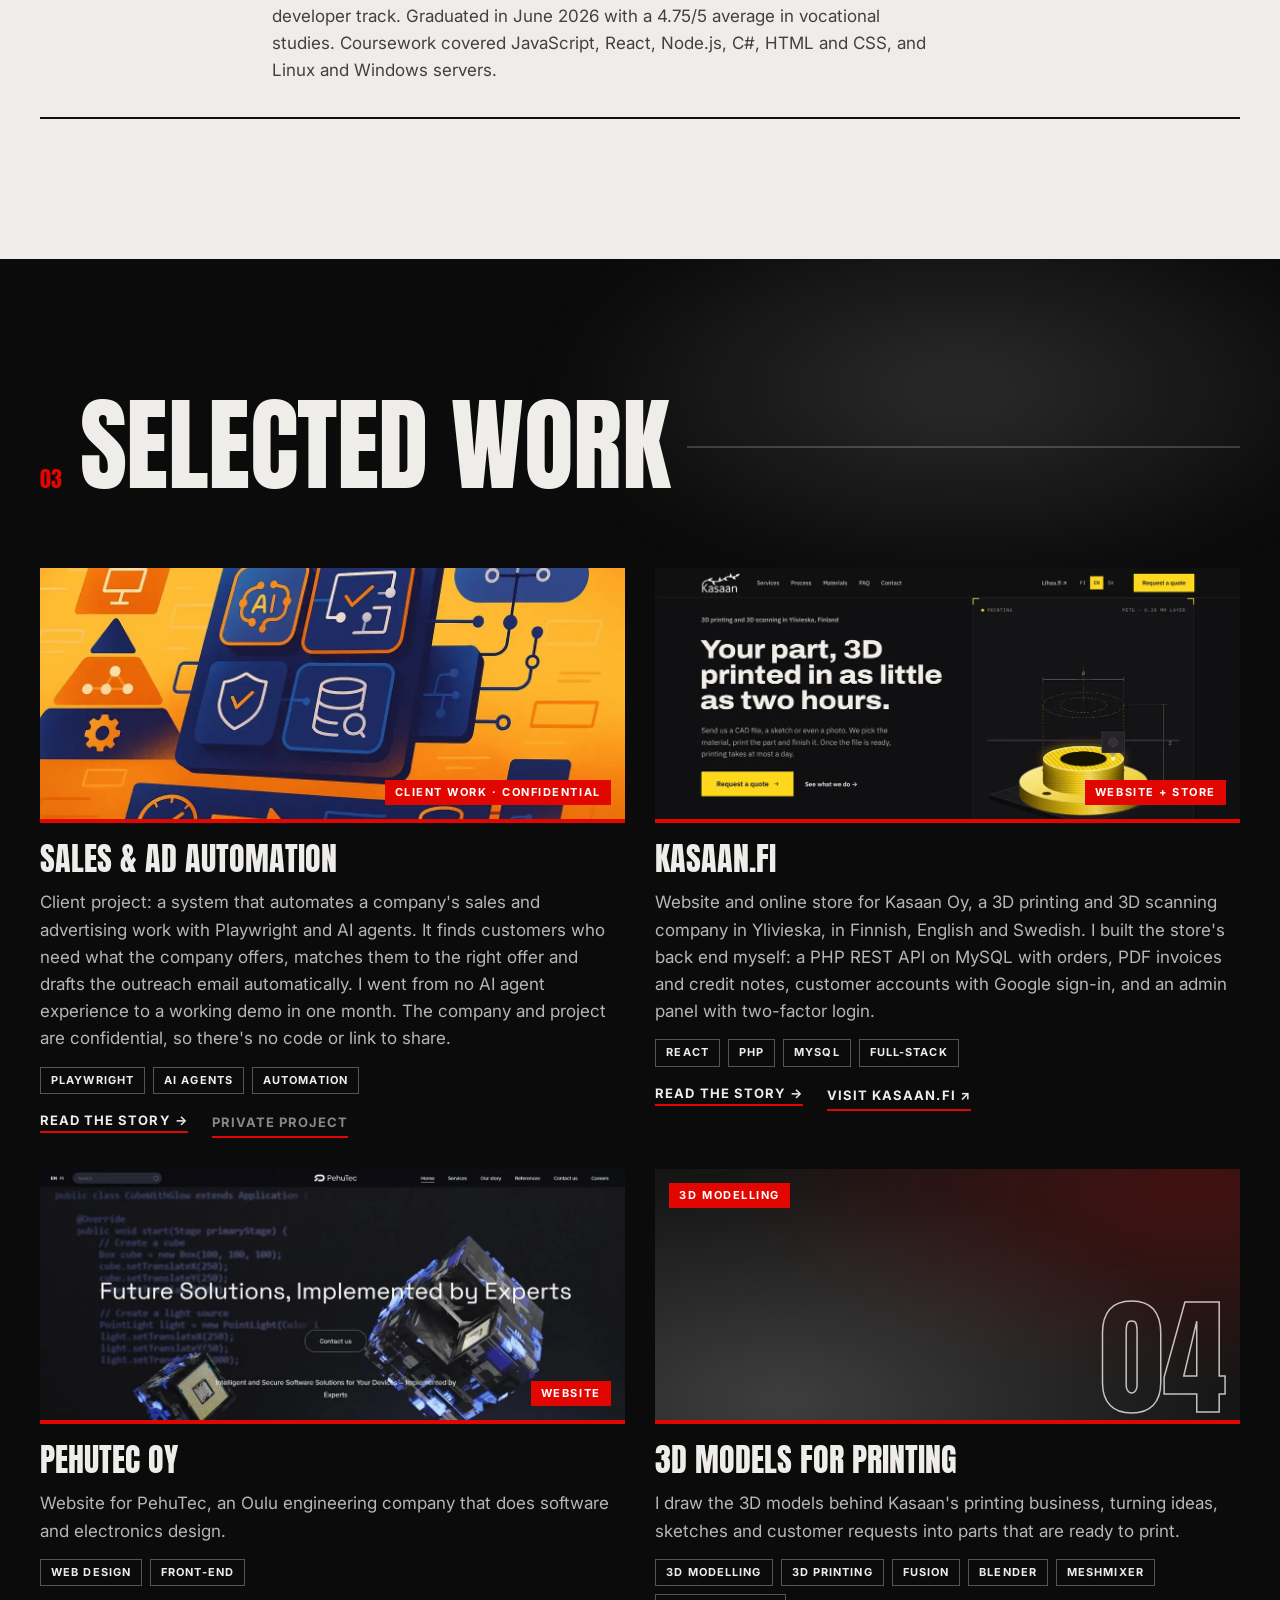
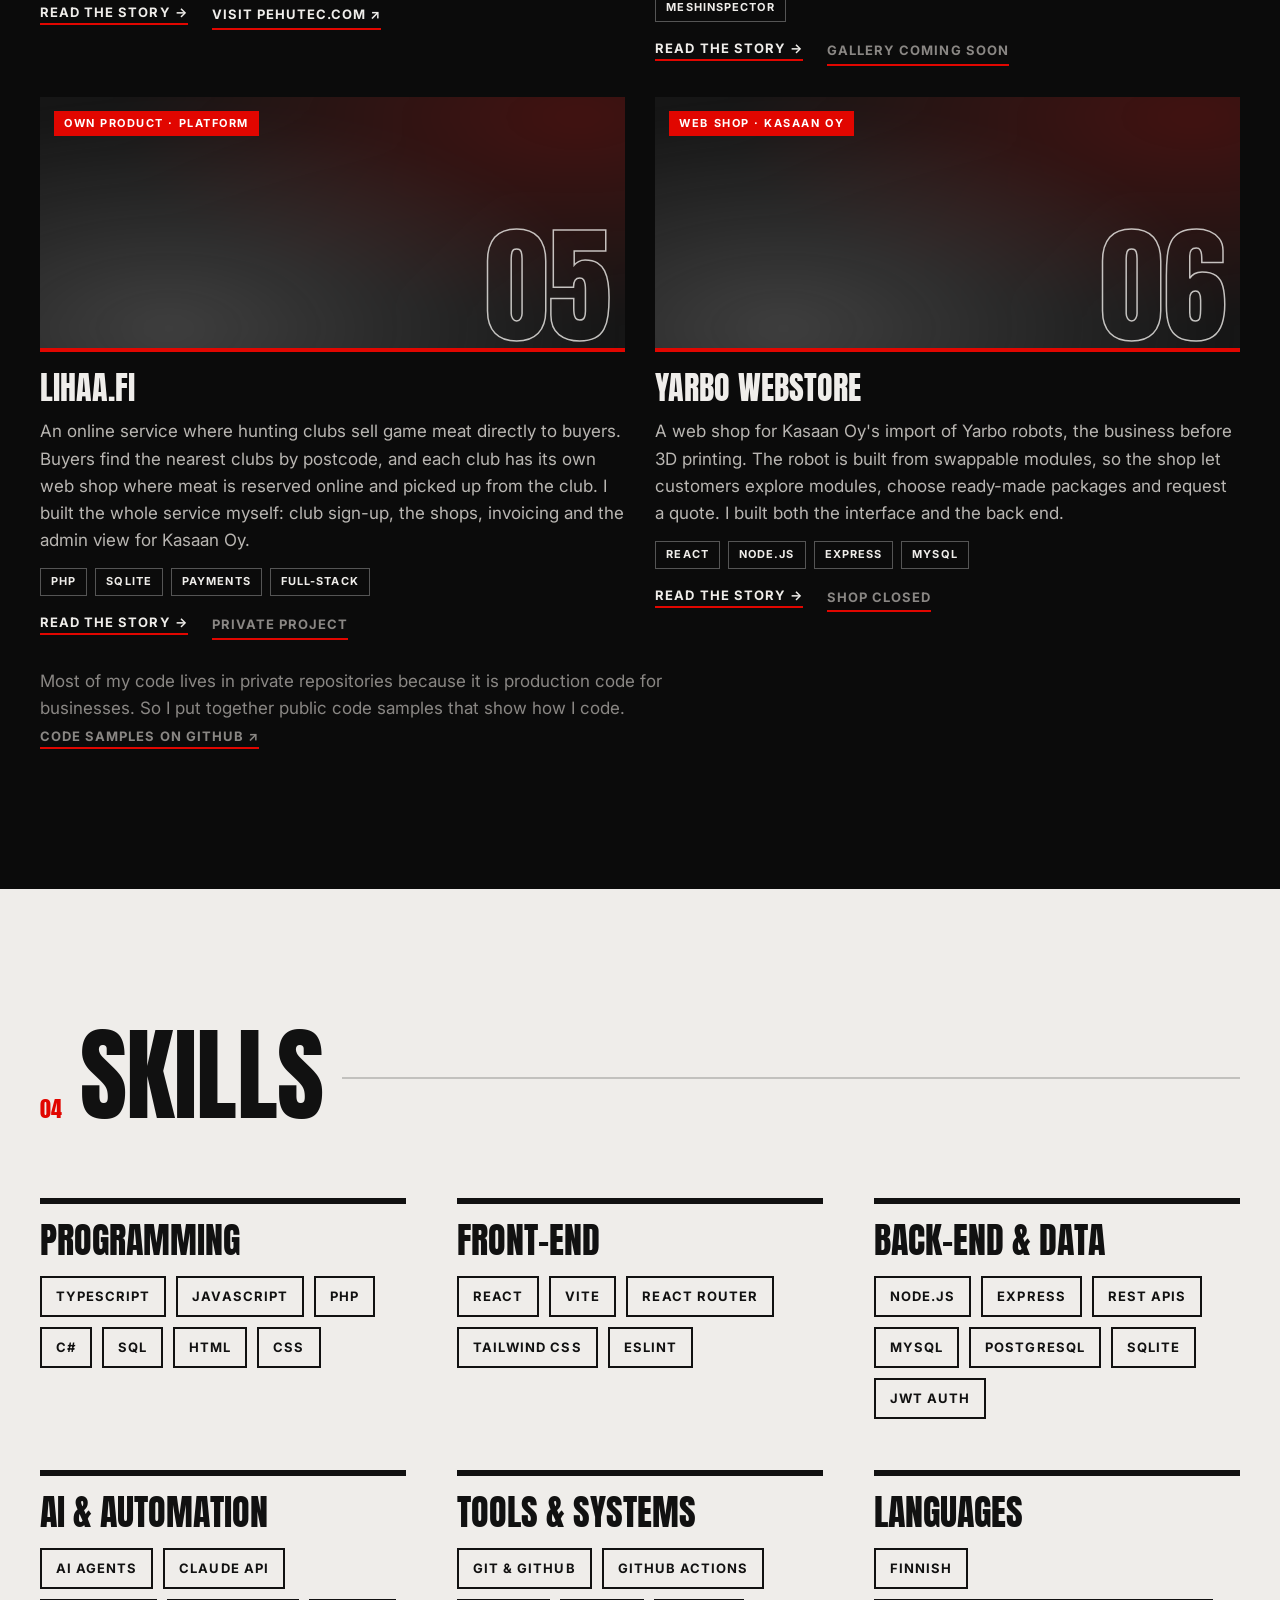
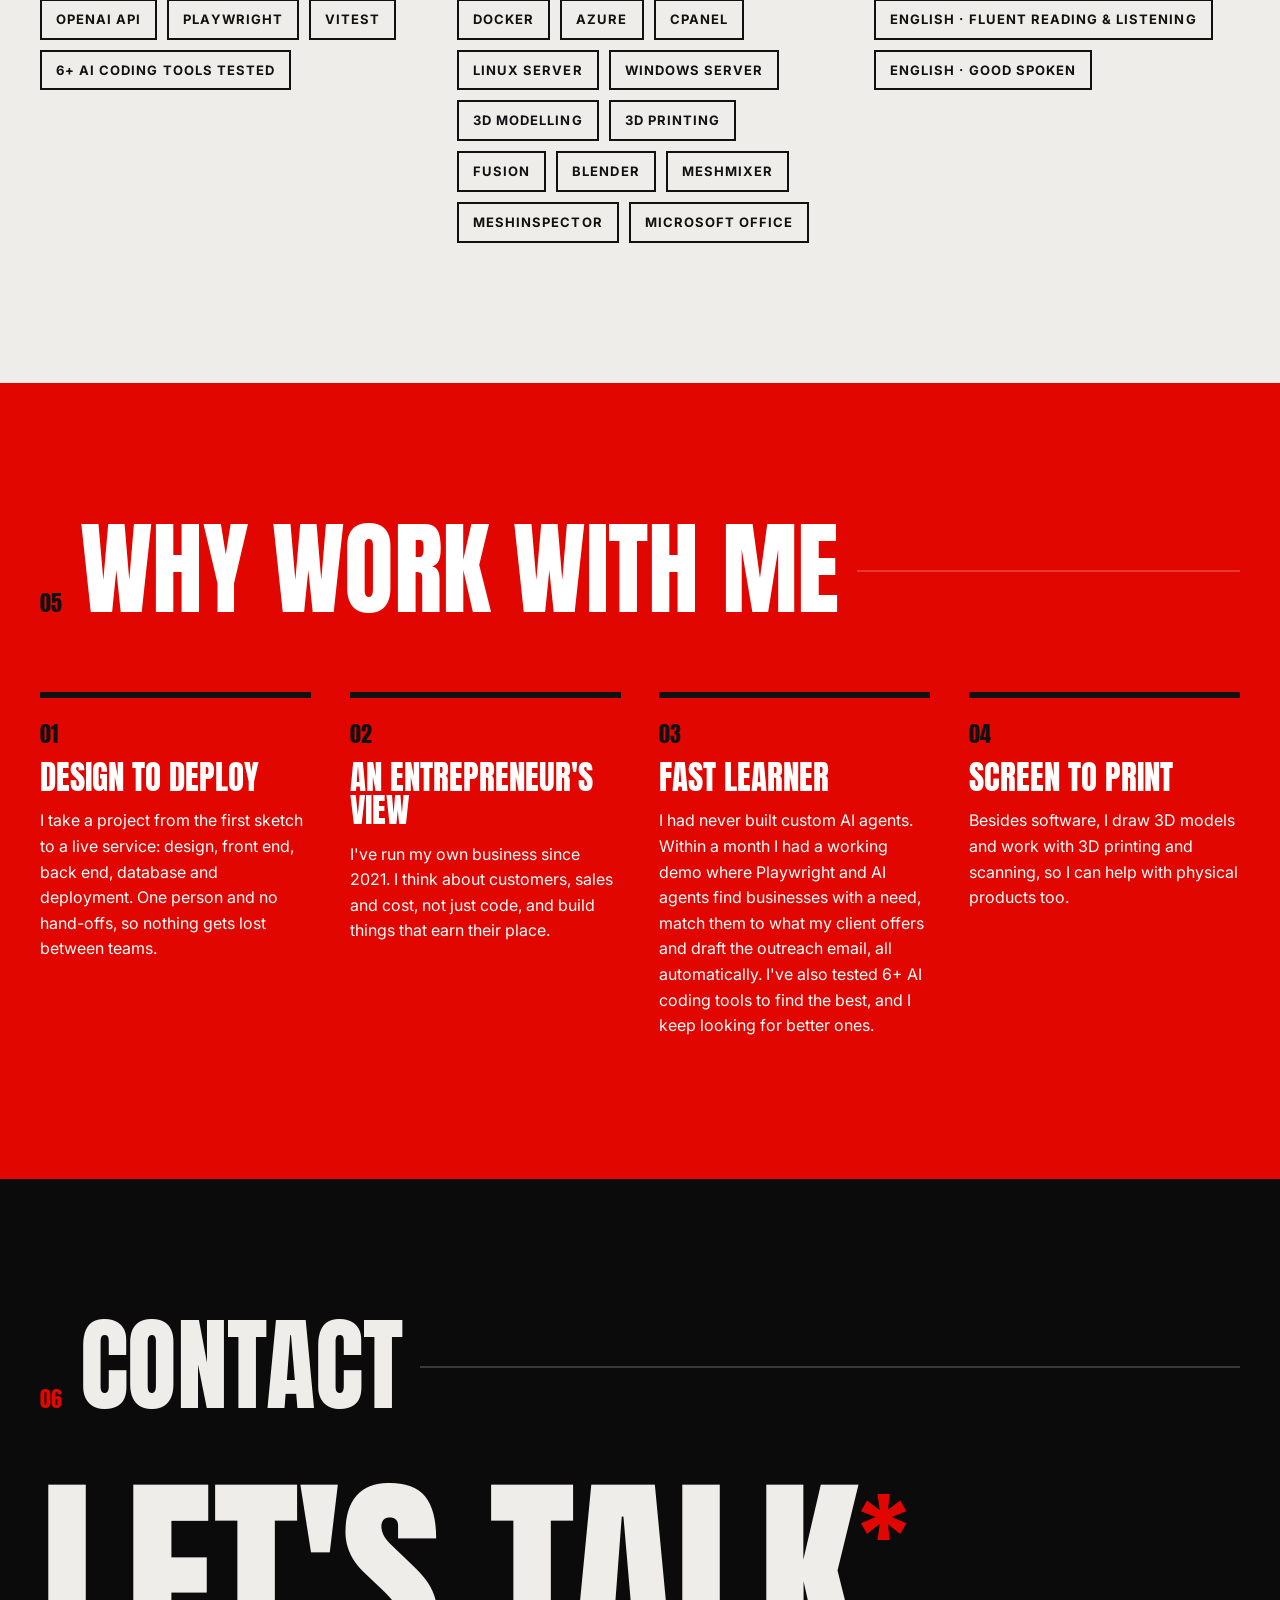
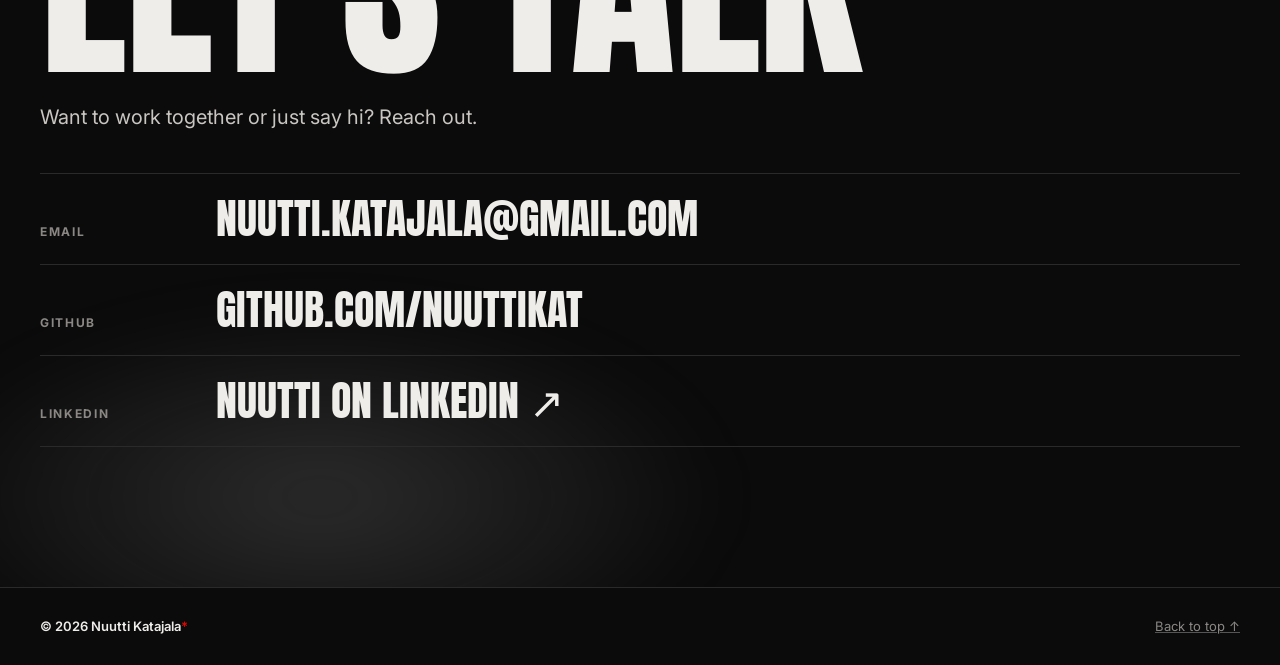
==== commit 458e0ec9: "Add Lihaa.fi and Yarbo webstore cards with stories, link to code samples (FI + EN) Co-Authored-By: C" ====
--- a/en/index.html
+++ b/en/index.html
@@ -9,7 +9,7 @@
   <link rel="preconnect" href="https://fonts.googleapis.com">
   <link rel="preconnect" href="https://fonts.gstatic.com" crossorigin>
   <link href="https://fonts.googleapis.com/css2?family=Anton&family=Inter:wght@400;500;600;700&display=swap" rel="stylesheet">
-  <link rel="stylesheet" href="../style.css?v=13">
+  <link rel="stylesheet" href="../style.css?v=14">
   <link rel="canonical" href="https://nuuttikat.github.io/en/">
   <link rel="alternate" hreflang="fi" href="https://nuuttikat.github.io/">
   <link rel="alternate" hreflang="en" href="https://nuuttikat.github.io/en/">
@@ -185,7 +185,22 @@
             <ul class="tags"><li>3D modelling</li><li>3D printing</li><li>Fusion</li><li>Blender</li><li>Meshmixer</li><li>MeshInspector</li></ul>
             <div class="card-actions"><button class="card-link story-btn" type="button" data-case="case-models">Read the story →</button><span class="card-link muted-link">Gallery coming soon</span></div>
           </article>
+          <article class="card reveal" data-case="case-lihaa">
+            <div class="card-art" aria-hidden="true"><em>Own product · Platform</em><span>05</span></div>
+            <h3>Lihaa.fi</h3>
+            <p>An online service where hunting clubs sell game meat directly to buyers. Buyers find the nearest clubs by postcode, and each club has its own web shop where meat is reserved online and picked up from the club. I built the whole service myself: club sign-up, the shops, invoicing and the admin view for Kasaan Oy.</p>
+            <ul class="tags"><li>PHP</li><li>SQLite</li><li>Payments</li><li>Full-stack</li></ul>
+            <div class="card-actions"><button class="card-link story-btn" type="button" data-case="case-lihaa">Read the story →</button><span class="card-link muted-link">Private project</span></div>
+          </article>
+          <article class="card reveal" data-case="case-yarbo">
+            <div class="card-art" aria-hidden="true"><em>Web shop · Kasaan Oy</em><span>06</span></div>
+            <h3>Yarbo webstore</h3>
+            <p>A web shop for Kasaan Oy's import of Yarbo robots, the business before 3D printing. The robot is built from swappable modules, so the shop let customers explore modules, choose ready-made packages and request a quote. I built both the interface and the back end.</p>
+            <ul class="tags"><li>React</li><li>Node.js</li><li>Express</li><li>MySQL</li></ul>
+            <div class="card-actions"><button class="card-link story-btn" type="button" data-case="case-yarbo">Read the story →</button><span class="card-link muted-link">Shop closed</span></div>
+          </article>
         </div>
+        <p class="work-note reveal">Most of my code lives in private repositories because it is production code for businesses. So I put together public code samples that show how I code. <a class="card-link" href="https://github.com/nuuttikat/code-samples">Code samples on GitHub ↗</a></p>
       </div>
     </section>
 
@@ -343,6 +358,42 @@
         <li><span class="case-num">05</span><h3>Outcome</h3><p>My modelling skills keep developing, with roughly 80 to 100 hours of modelling behind me so far.</p></li>
       </ol>
       <footer class="case-foot"><span class="card-link muted-link">Gallery coming soon</span></footer>
+    </div>
+  </dialog>
+
+  <dialog class="case" id="case-lihaa" aria-labelledby="case-lihaa-title">
+    <div class="case-in">
+      <header class="case-head">
+        <em class="case-label">Own product · Platform</em>
+        <button class="case-close" type="button" aria-label="Close">×</button>
+      </header>
+      <h2 class="case-title" id="case-lihaa-title">Lihaa.fi</h2>
+      <ol class="case-steps">
+        <li><span class="case-num">01</span><h3>Purpose, intent &amp; goal</h3><p><strong>Purpose.</strong> Make it easier for hunting clubs to sell game meat legally and directly to consumers.</p><p><strong>Intent.</strong> Turn a web shop built for one club into a service any club can join on its own.</p><p><strong>Goal.</strong> A multi-club platform that handles sales, invoicing and admin automatically and meets food safety and invoicing requirements.</p></li>
+        <li><span class="case-num">02</span><h3>Starting point</h3><p>I first built a web shop for one hunting club. Once it worked, we saw that many other clubs needed the same thing.</p></li>
+        <li><span class="case-num">03</span><h3>Imagine</h3><p>Instead of separate shops, I designed one shared service: buyers search for nearby clubs from a single front page, and each club gets its own shop at its own address. Clubs sign up themselves, and Kasaan Oy approves each one before its shop opens.</p></li>
+        <li><span class="case-num">04</span><h3>Structure &amp; build</h3><p>The service is built with PHP 8 and SQLite databases, so it runs on ordinary web hosting without a separate database server. Each club has separate logins for the main user and the seller. Invoices are created automatically with a reference number and virtual barcode, renewal invoices and reminders go out on a schedule, and online payments through Paytrail are ready to switch on.</p><p>The admin view exports payments as CSV for bookkeeping and sales by game species for food safety records. Encrypted backups run daily, and a club's data is deleted as agreed when its contract ends. The service works in Finnish, English and Swedish.</p></li>
+        <li><span class="case-num">05</span><h3>Outcome</h3><p>A finished multi-club service where clubs can sell without a web shop of their own, and admin stays light for Kasaan Oy. The project taught me the most about building invoicing, data protection and legal requirements into a product from the start.</p></li>
+      </ol>
+      <footer class="case-foot"><span class="card-link muted-link">Private project</span></footer>
+    </div>
+  </dialog>
+
+  <dialog class="case" id="case-yarbo" aria-labelledby="case-yarbo-title">
+    <div class="case-in">
+      <header class="case-head">
+        <em class="case-label">Web shop · Kasaan Oy</em>
+        <button class="case-close" type="button" aria-label="Close">×</button>
+      </header>
+      <h2 class="case-title" id="case-yarbo-title">Yarbo webstore</h2>
+      <ol class="case-steps">
+        <li><span class="case-num">01</span><h3>Purpose, intent &amp; goal</h3><p><strong>Purpose.</strong> Bring Yarbo robots within reach of Finnish customers online.</p><p><strong>Intent.</strong> Present a modular product so customers understand what they need.</p><p><strong>Goal.</strong> A web shop with products, modules, packages, a cart, customer accounts and an admin panel.</p></li>
+        <li><span class="case-num">02</span><h3>Starting point</h3><p>Before 3D printing, Kasaan Oy imported Yarbo robots from China and sold them in Finland. Sales needed a web shop.</p></li>
+        <li><span class="case-num">03</span><h3>Imagine</h3><p>Yarbo is one base unit that takes different modules for different jobs. I wanted customers to explore each module on its own and pick a ready-made package for their needs.</p></li>
+        <li><span class="case-num">04</span><h3>Structure &amp; build</h3><p>I started with a front-end prototype in React and Vite, then built the back end: a Node.js and Express API on a MySQL database. Customer accounts use JWT tokens and bcrypt-hashed passwords, and the admin panel has roles for administrators.</p></li>
+        <li><span class="case-num">05</span><h3>Outcome</h3><p>The shop was live and served customers until Kasaan Oy ended the import business to focus on 3D printing, and the shop was taken down. It was my first full-stack web shop, and what I learned went straight into building the kasaan.fi shop.</p></li>
+      </ol>
+      <footer class="case-foot"><span class="card-link muted-link">Shop closed</span></footer>
     </div>
   </dialog>
 
--- a/style.css
+++ b/style.css
@@ -474,3 +474,7 @@
 .lang a:hover { opacity: 1; }
 @media (max-width: 680px) { .head-end { gap: 10px; } .lang a { padding: 6px 6px; } }
 .stats b { white-space: nowrap; }
+
+/* Note under the work cards: most code is private, link to public samples */
+.work-note { max-width: 62ch; margin: 28px 0 0; color: var(--grey); }
+.work-note .card-link { white-space: nowrap; }
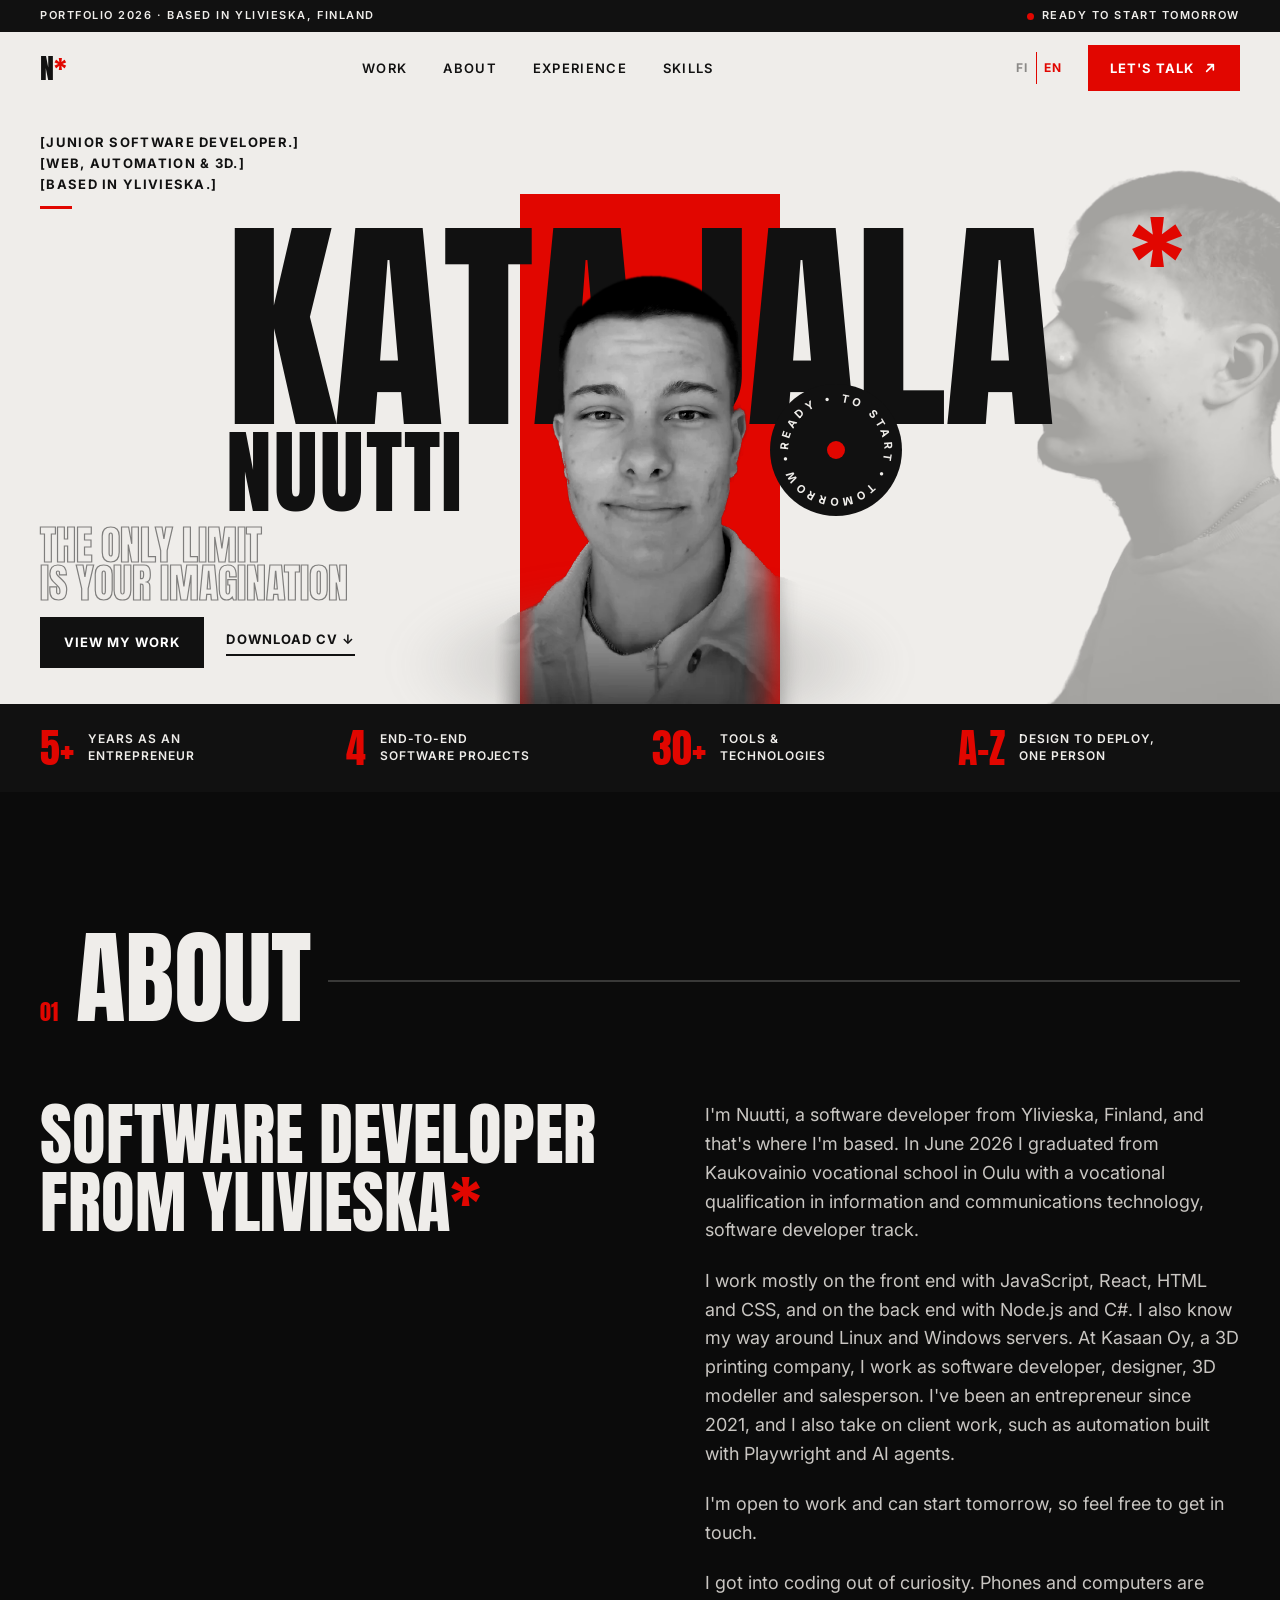
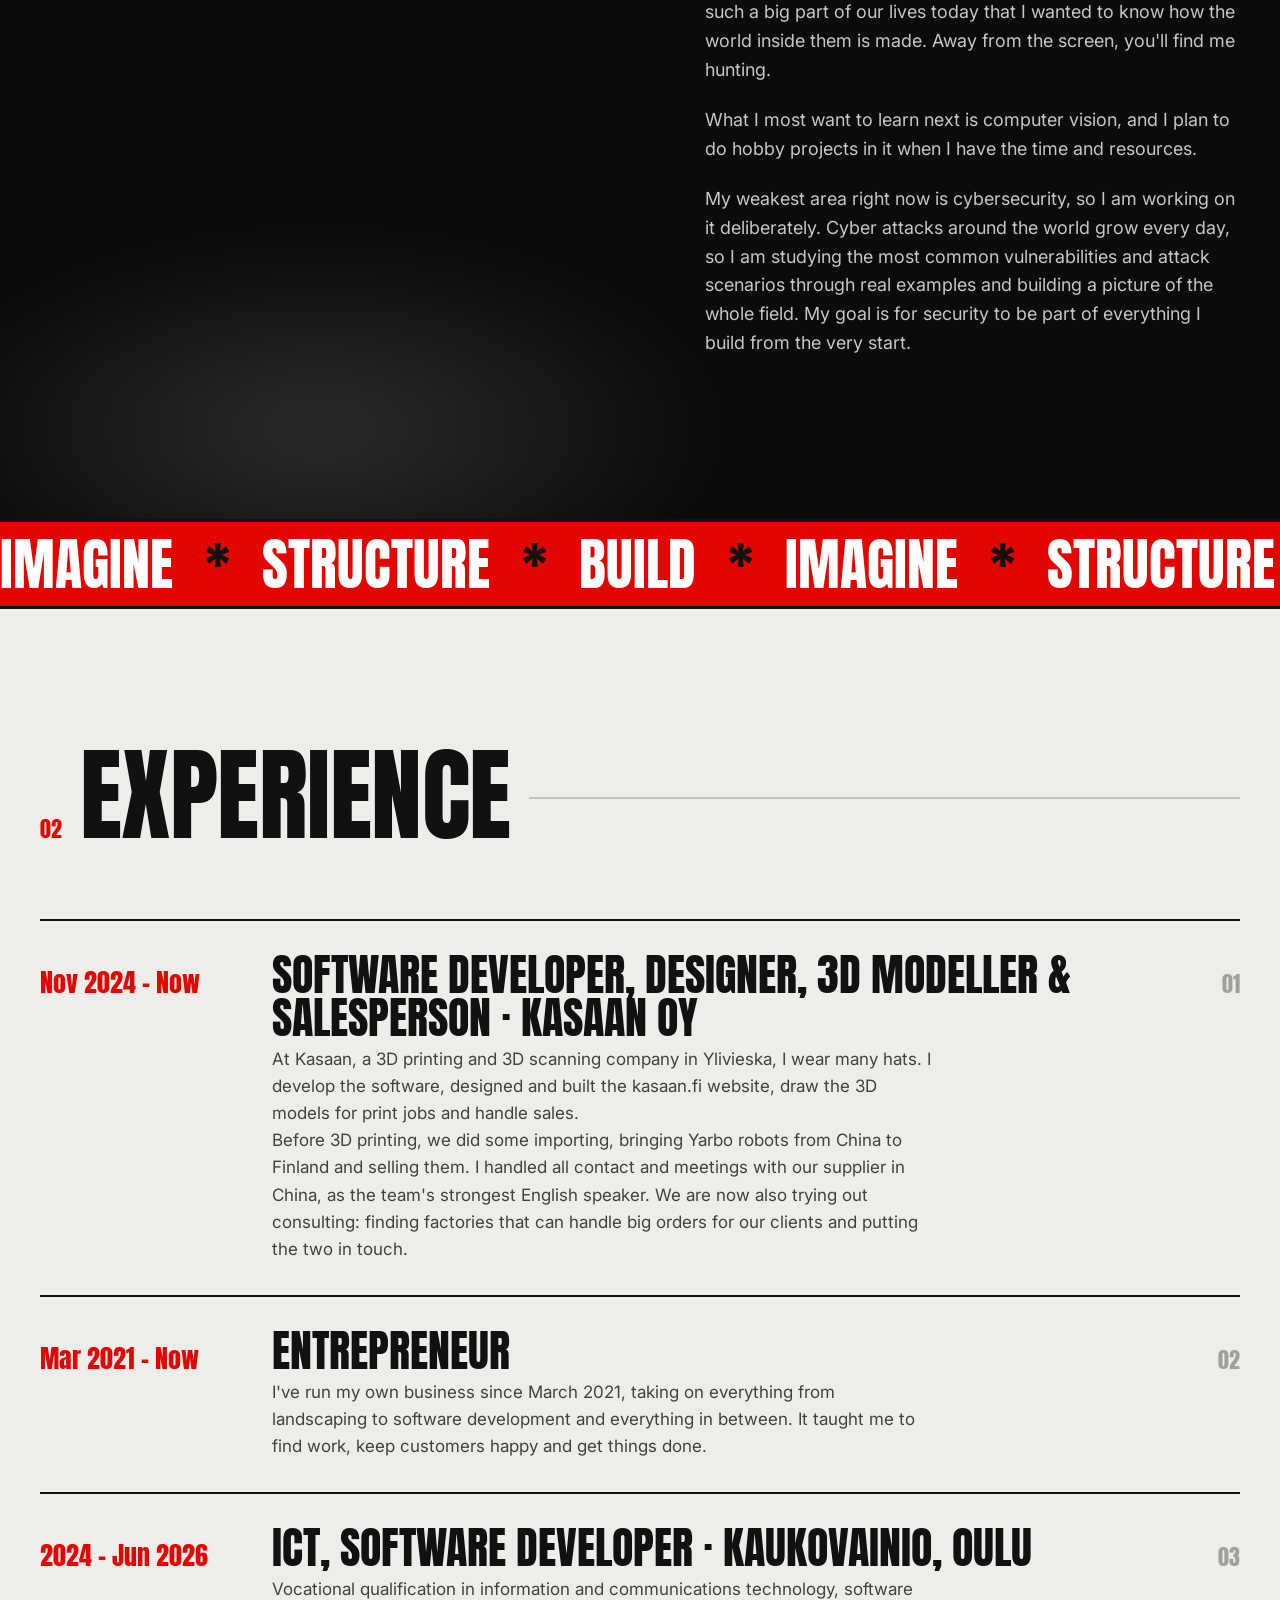
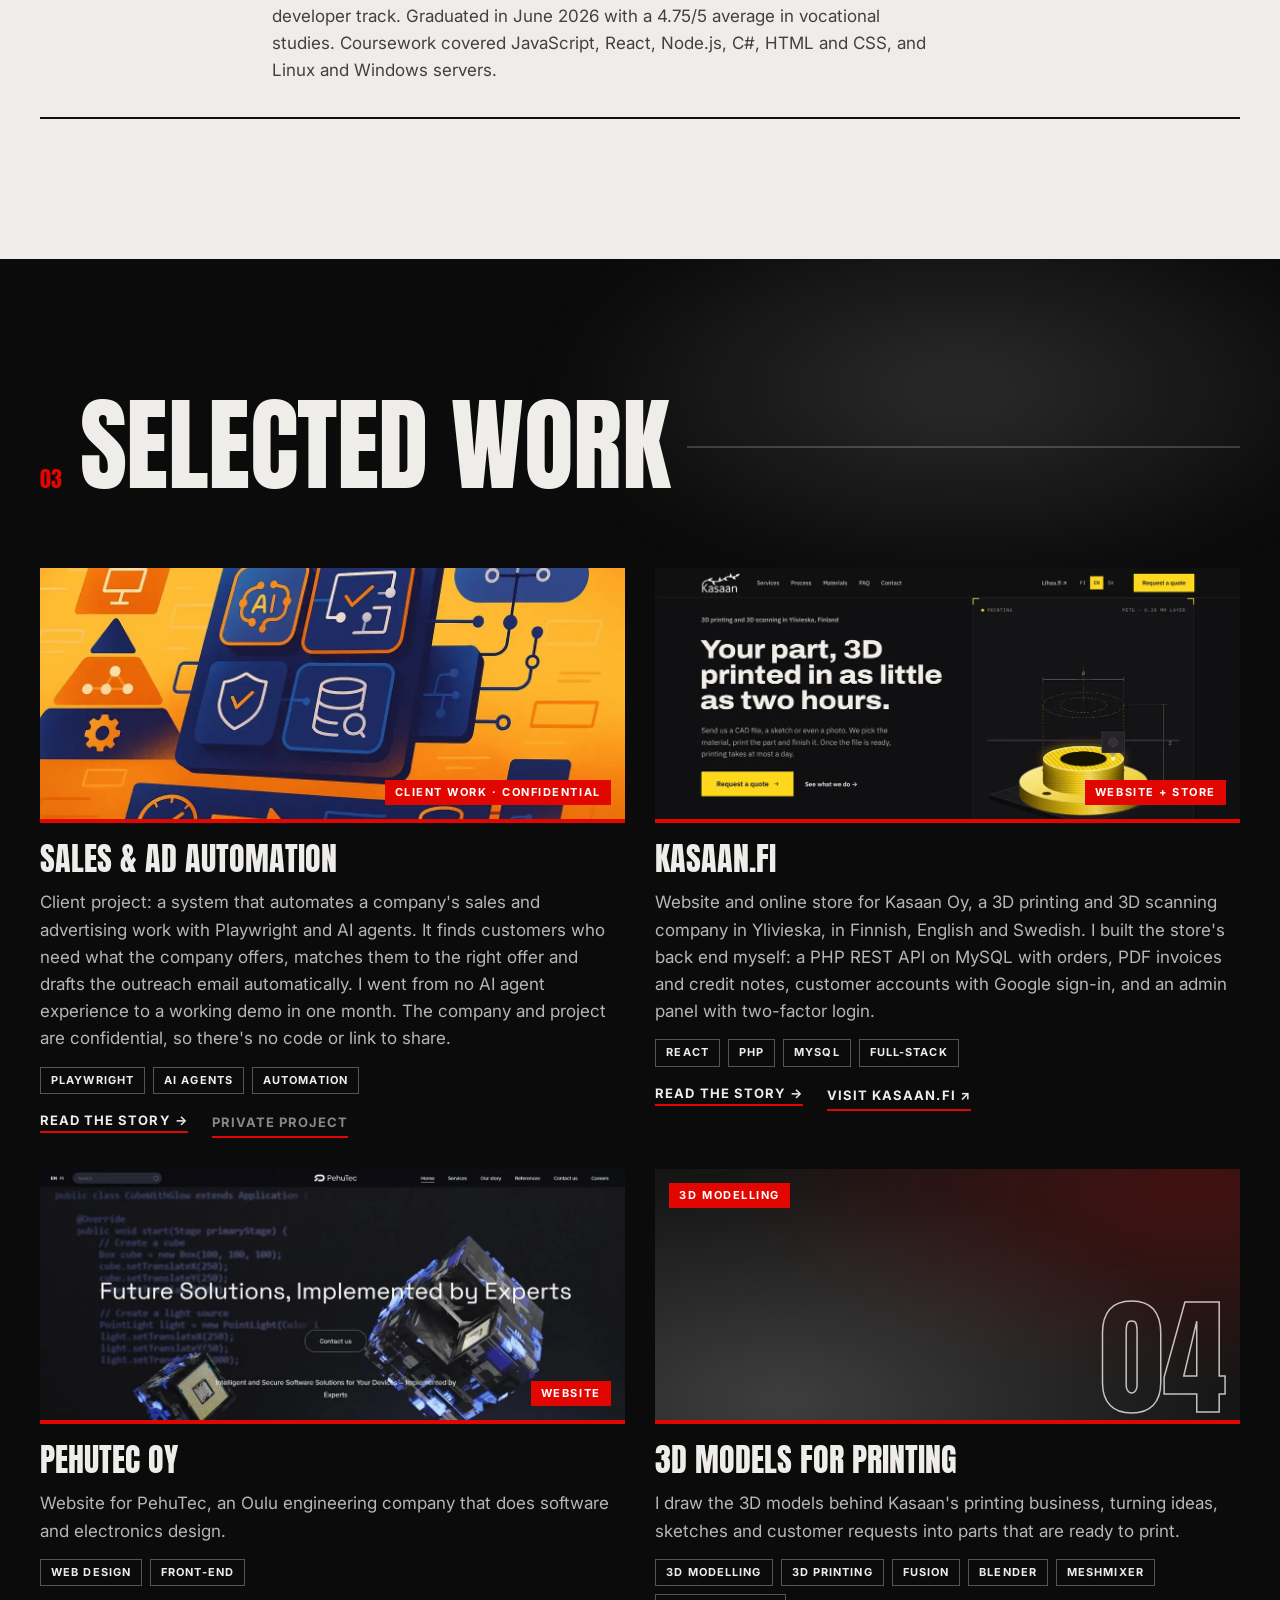
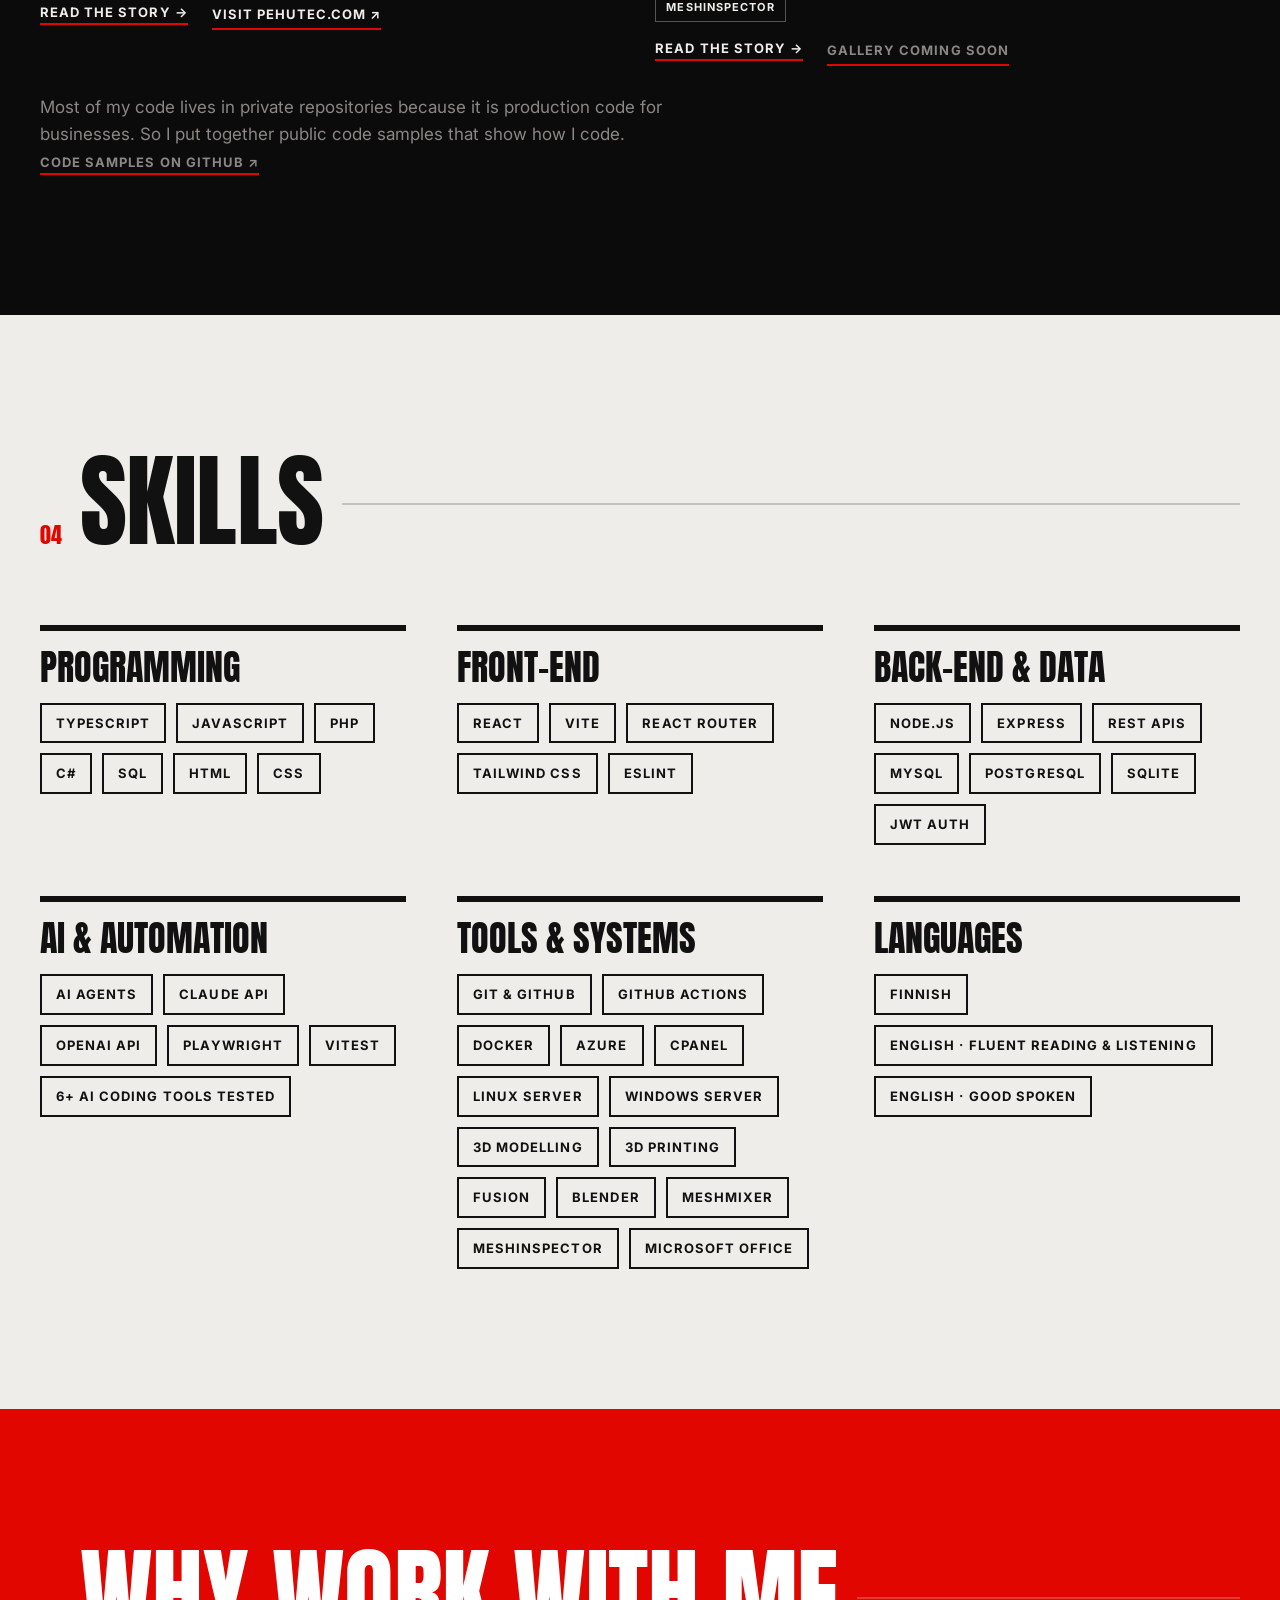
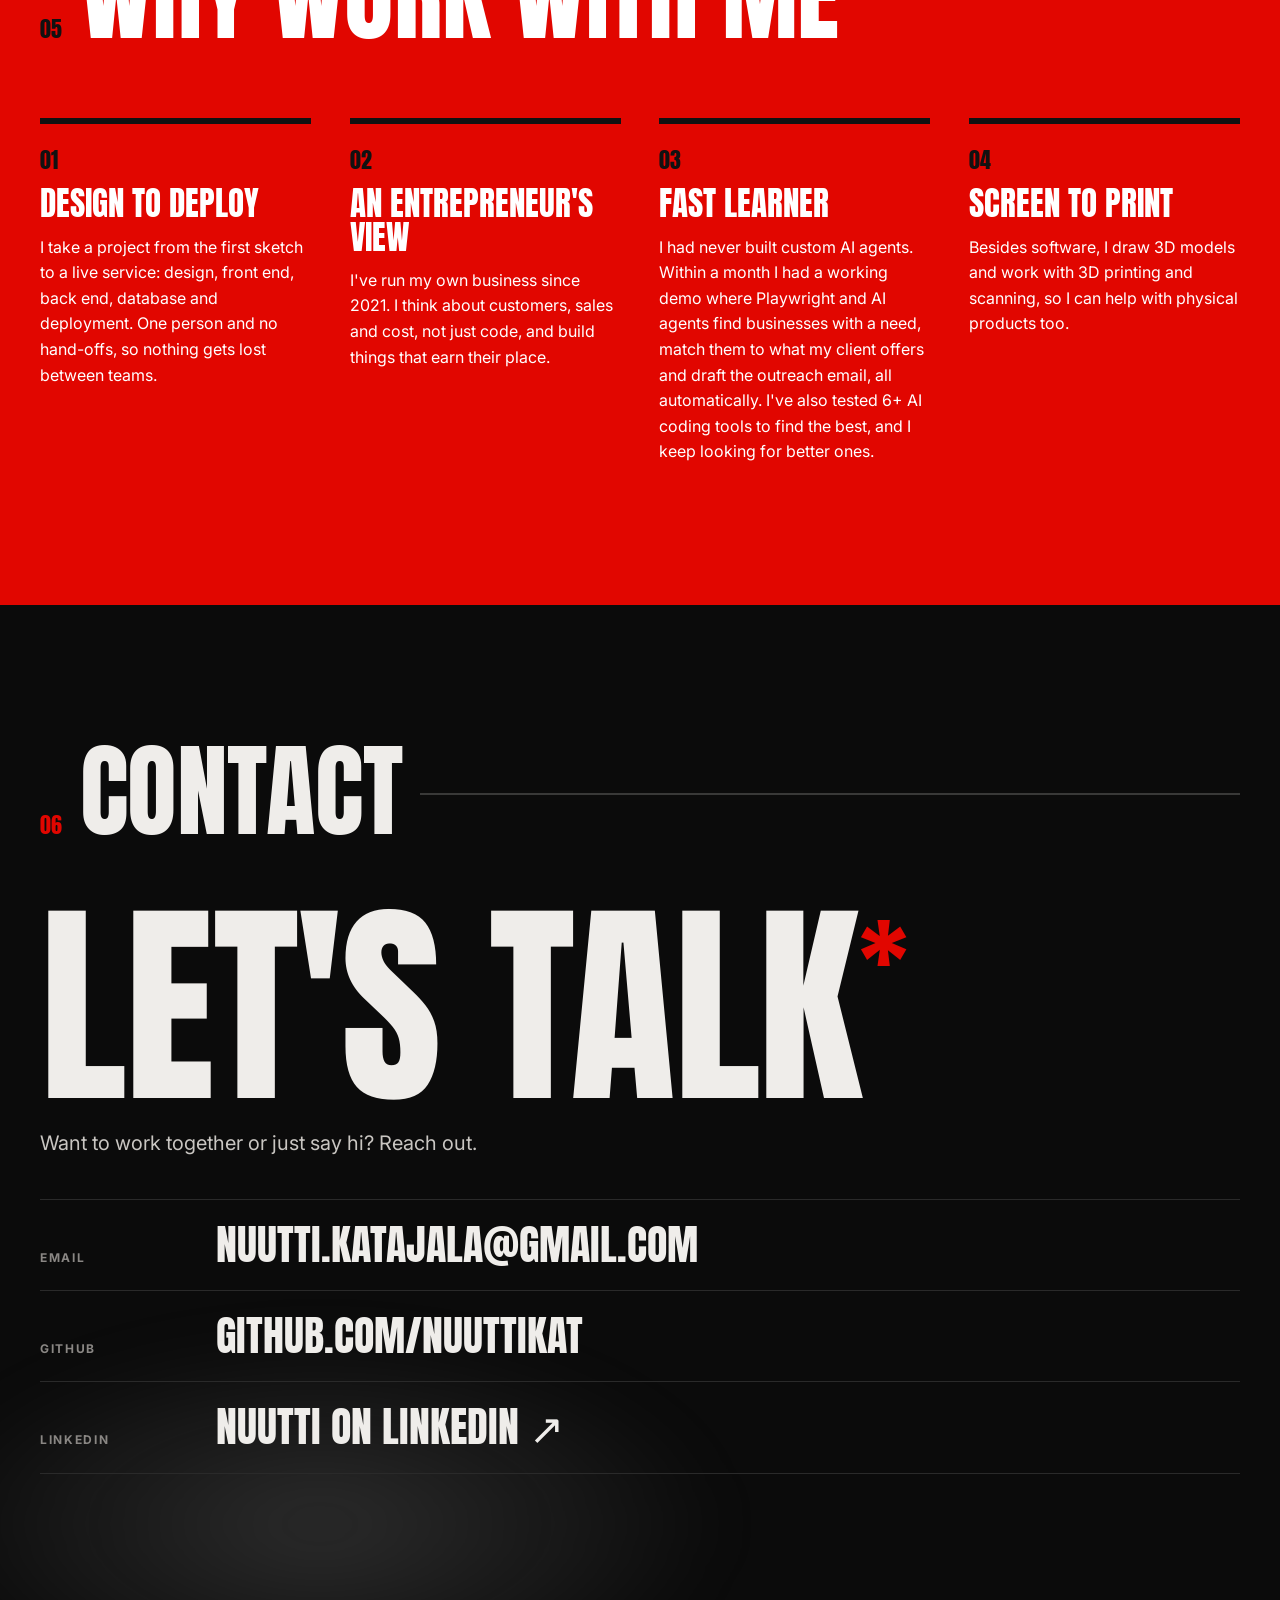
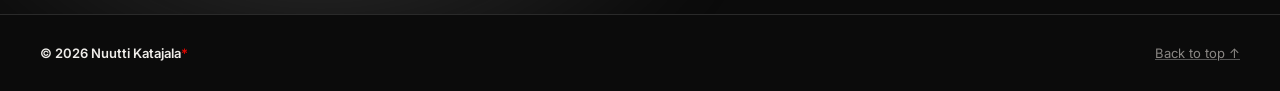
==== commit 576617a6: "Keep only the code samples line; drop the Lihaa.fi and Yarbo cards Co-Authored-By: Claude Opus 5.5 <" ====
--- a/en/index.html
+++ b/en/index.html
@@ -185,20 +185,6 @@
             <ul class="tags"><li>3D modelling</li><li>3D printing</li><li>Fusion</li><li>Blender</li><li>Meshmixer</li><li>MeshInspector</li></ul>
             <div class="card-actions"><button class="card-link story-btn" type="button" data-case="case-models">Read the story →</button><span class="card-link muted-link">Gallery coming soon</span></div>
           </article>
-          <article class="card reveal" data-case="case-lihaa">
-            <div class="card-art" aria-hidden="true"><em>Own product · Platform</em><span>05</span></div>
-            <h3>Lihaa.fi</h3>
-            <p>An online service where hunting clubs sell game meat directly to buyers. Buyers find the nearest clubs by postcode, and each club has its own web shop where meat is reserved online and picked up from the club. I built the whole service myself: club sign-up, the shops, invoicing and the admin view for Kasaan Oy.</p>
-            <ul class="tags"><li>PHP</li><li>SQLite</li><li>Payments</li><li>Full-stack</li></ul>
-            <div class="card-actions"><button class="card-link story-btn" type="button" data-case="case-lihaa">Read the story →</button><span class="card-link muted-link">Private project</span></div>
-          </article>
-          <article class="card reveal" data-case="case-yarbo">
-            <div class="card-art" aria-hidden="true"><em>Web shop · Kasaan Oy</em><span>06</span></div>
-            <h3>Yarbo webstore</h3>
-            <p>A web shop for Kasaan Oy's import of Yarbo robots, the business before 3D printing. The robot is built from swappable modules, so the shop let customers explore modules, choose ready-made packages and request a quote. I built both the interface and the back end.</p>
-            <ul class="tags"><li>React</li><li>Node.js</li><li>Express</li><li>MySQL</li></ul>
-            <div class="card-actions"><button class="card-link story-btn" type="button" data-case="case-yarbo">Read the story →</button><span class="card-link muted-link">Shop closed</span></div>
-          </article>
         </div>
         <p class="work-note reveal">Most of my code lives in private repositories because it is production code for businesses. So I put together public code samples that show how I code. <a class="card-link" href="https://github.com/nuuttikat/code-samples">Code samples on GitHub ↗</a></p>
       </div>
@@ -361,41 +347,6 @@
     </div>
   </dialog>
 
-  <dialog class="case" id="case-lihaa" aria-labelledby="case-lihaa-title">
-    <div class="case-in">
-      <header class="case-head">
-        <em class="case-label">Own product · Platform</em>
-        <button class="case-close" type="button" aria-label="Close">×</button>
-      </header>
-      <h2 class="case-title" id="case-lihaa-title">Lihaa.fi</h2>
-      <ol class="case-steps">
-        <li><span class="case-num">01</span><h3>Purpose, intent &amp; goal</h3><p><strong>Purpose.</strong> Make it easier for hunting clubs to sell game meat legally and directly to consumers.</p><p><strong>Intent.</strong> Turn a web shop built for one club into a service any club can join on its own.</p><p><strong>Goal.</strong> A multi-club platform that handles sales, invoicing and admin automatically and meets food safety and invoicing requirements.</p></li>
-        <li><span class="case-num">02</span><h3>Starting point</h3><p>I first built a web shop for one hunting club. Once it worked, we saw that many other clubs needed the same thing.</p></li>
-        <li><span class="case-num">03</span><h3>Imagine</h3><p>Instead of separate shops, I designed one shared service: buyers search for nearby clubs from a single front page, and each club gets its own shop at its own address. Clubs sign up themselves, and Kasaan Oy approves each one before its shop opens.</p></li>
-        <li><span class="case-num">04</span><h3>Structure &amp; build</h3><p>The service is built with PHP 8 and SQLite databases, so it runs on ordinary web hosting without a separate database server. Each club has separate logins for the main user and the seller. Invoices are created automatically with a reference number and virtual barcode, renewal invoices and reminders go out on a schedule, and online payments through Paytrail are ready to switch on.</p><p>The admin view exports payments as CSV for bookkeeping and sales by game species for food safety records. Encrypted backups run daily, and a club's data is deleted as agreed when its contract ends. The service works in Finnish, English and Swedish.</p></li>
-        <li><span class="case-num">05</span><h3>Outcome</h3><p>A finished multi-club service where clubs can sell without a web shop of their own, and admin stays light for Kasaan Oy. The project taught me the most about building invoicing, data protection and legal requirements into a product from the start.</p></li>
-      </ol>
-      <footer class="case-foot"><span class="card-link muted-link">Private project</span></footer>
-    </div>
-  </dialog>
-
-  <dialog class="case" id="case-yarbo" aria-labelledby="case-yarbo-title">
-    <div class="case-in">
-      <header class="case-head">
-        <em class="case-label">Web shop · Kasaan Oy</em>
-        <button class="case-close" type="button" aria-label="Close">×</button>
-      </header>
-      <h2 class="case-title" id="case-yarbo-title">Yarbo webstore</h2>
-      <ol class="case-steps">
-        <li><span class="case-num">01</span><h3>Purpose, intent &amp; goal</h3><p><strong>Purpose.</strong> Bring Yarbo robots within reach of Finnish customers online.</p><p><strong>Intent.</strong> Present a modular product so customers understand what they need.</p><p><strong>Goal.</strong> A web shop with products, modules, packages, a cart, customer accounts and an admin panel.</p></li>
-        <li><span class="case-num">02</span><h3>Starting point</h3><p>Before 3D printing, Kasaan Oy imported Yarbo robots from China and sold them in Finland. Sales needed a web shop.</p></li>
-        <li><span class="case-num">03</span><h3>Imagine</h3><p>Yarbo is one base unit that takes different modules for different jobs. I wanted customers to explore each module on its own and pick a ready-made package for their needs.</p></li>
-        <li><span class="case-num">04</span><h3>Structure &amp; build</h3><p>I started with a front-end prototype in React and Vite, then built the back end: a Node.js and Express API on a MySQL database. Customer accounts use JWT tokens and bcrypt-hashed passwords, and the admin panel has roles for administrators.</p></li>
-        <li><span class="case-num">05</span><h3>Outcome</h3><p>The shop was live and served customers until Kasaan Oy ended the import business to focus on 3D printing, and the shop was taken down. It was my first full-stack web shop, and what I learned went straight into building the kasaan.fi shop.</p></li>
-      </ol>
-      <footer class="case-foot"><span class="card-link muted-link">Shop closed</span></footer>
-    </div>
-  </dialog>
 
   <script>
     document.getElementById('year').textContent = new Date().getFullYear();
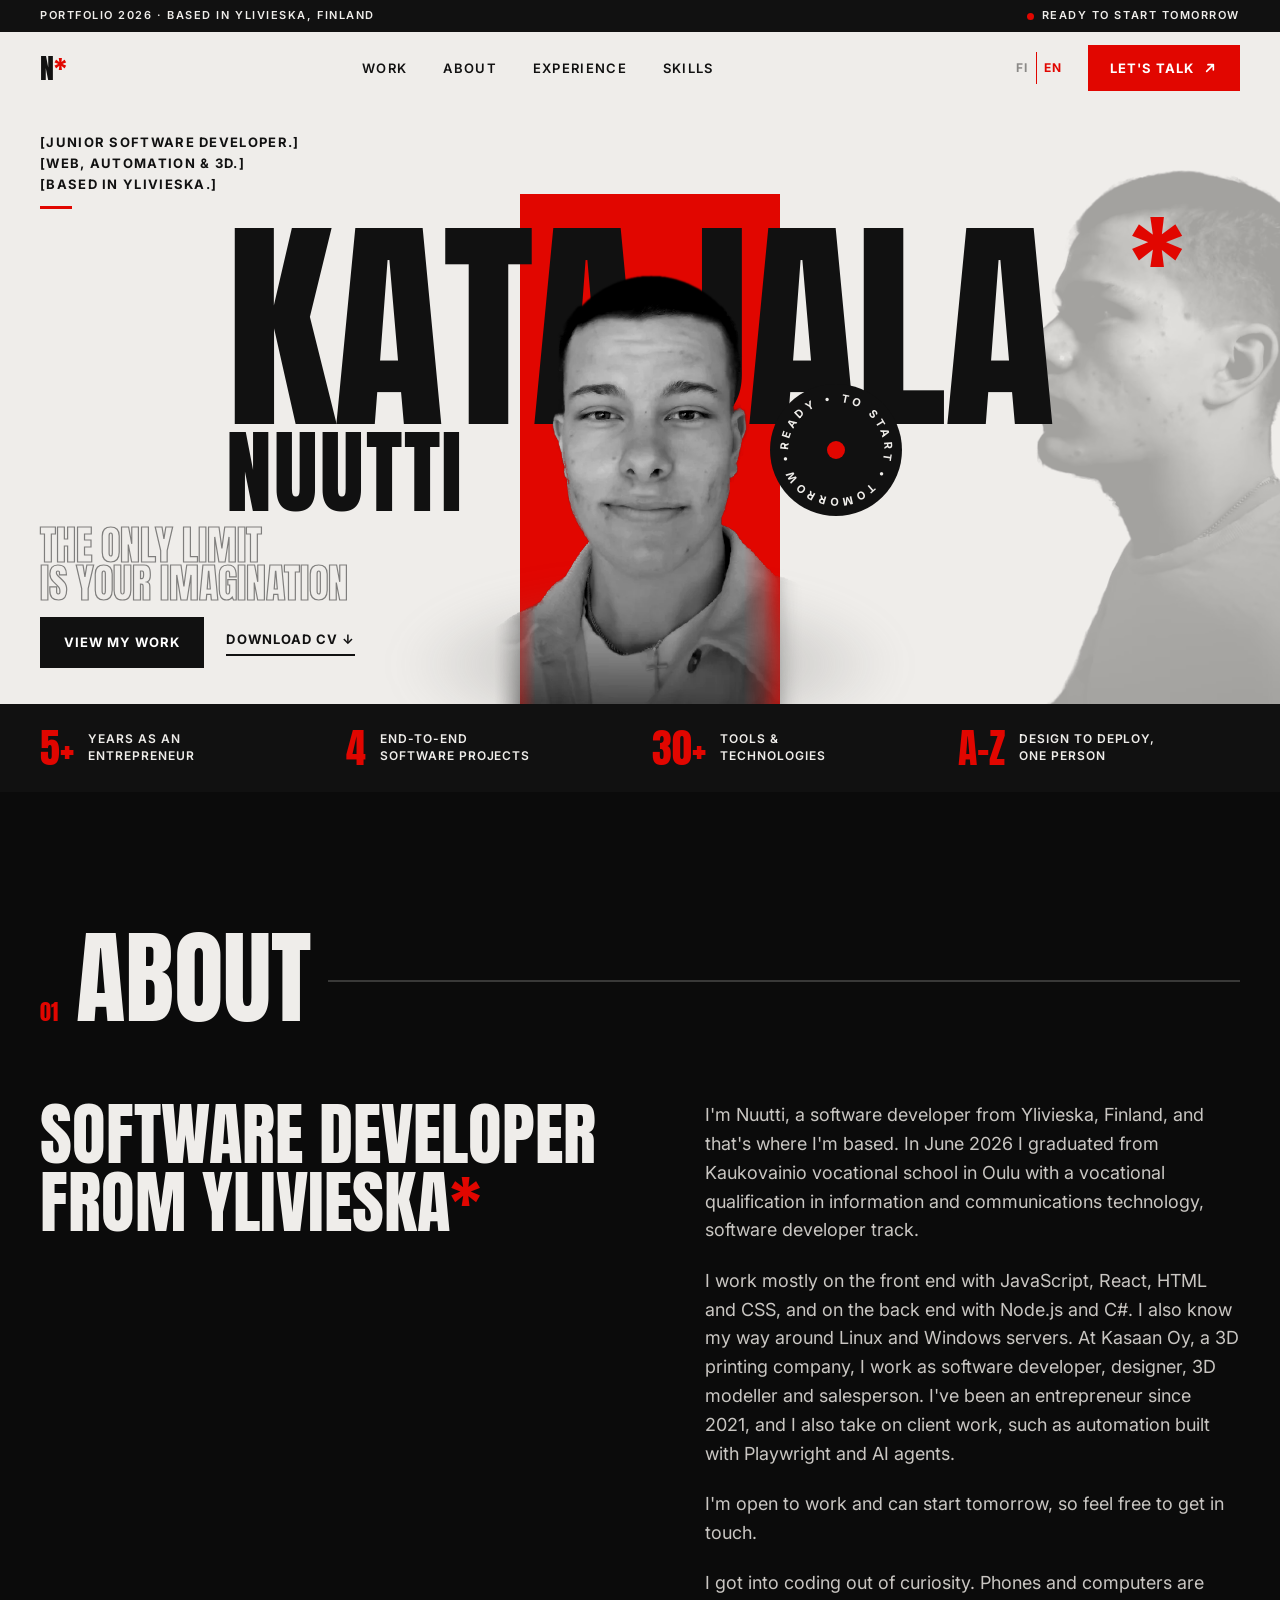
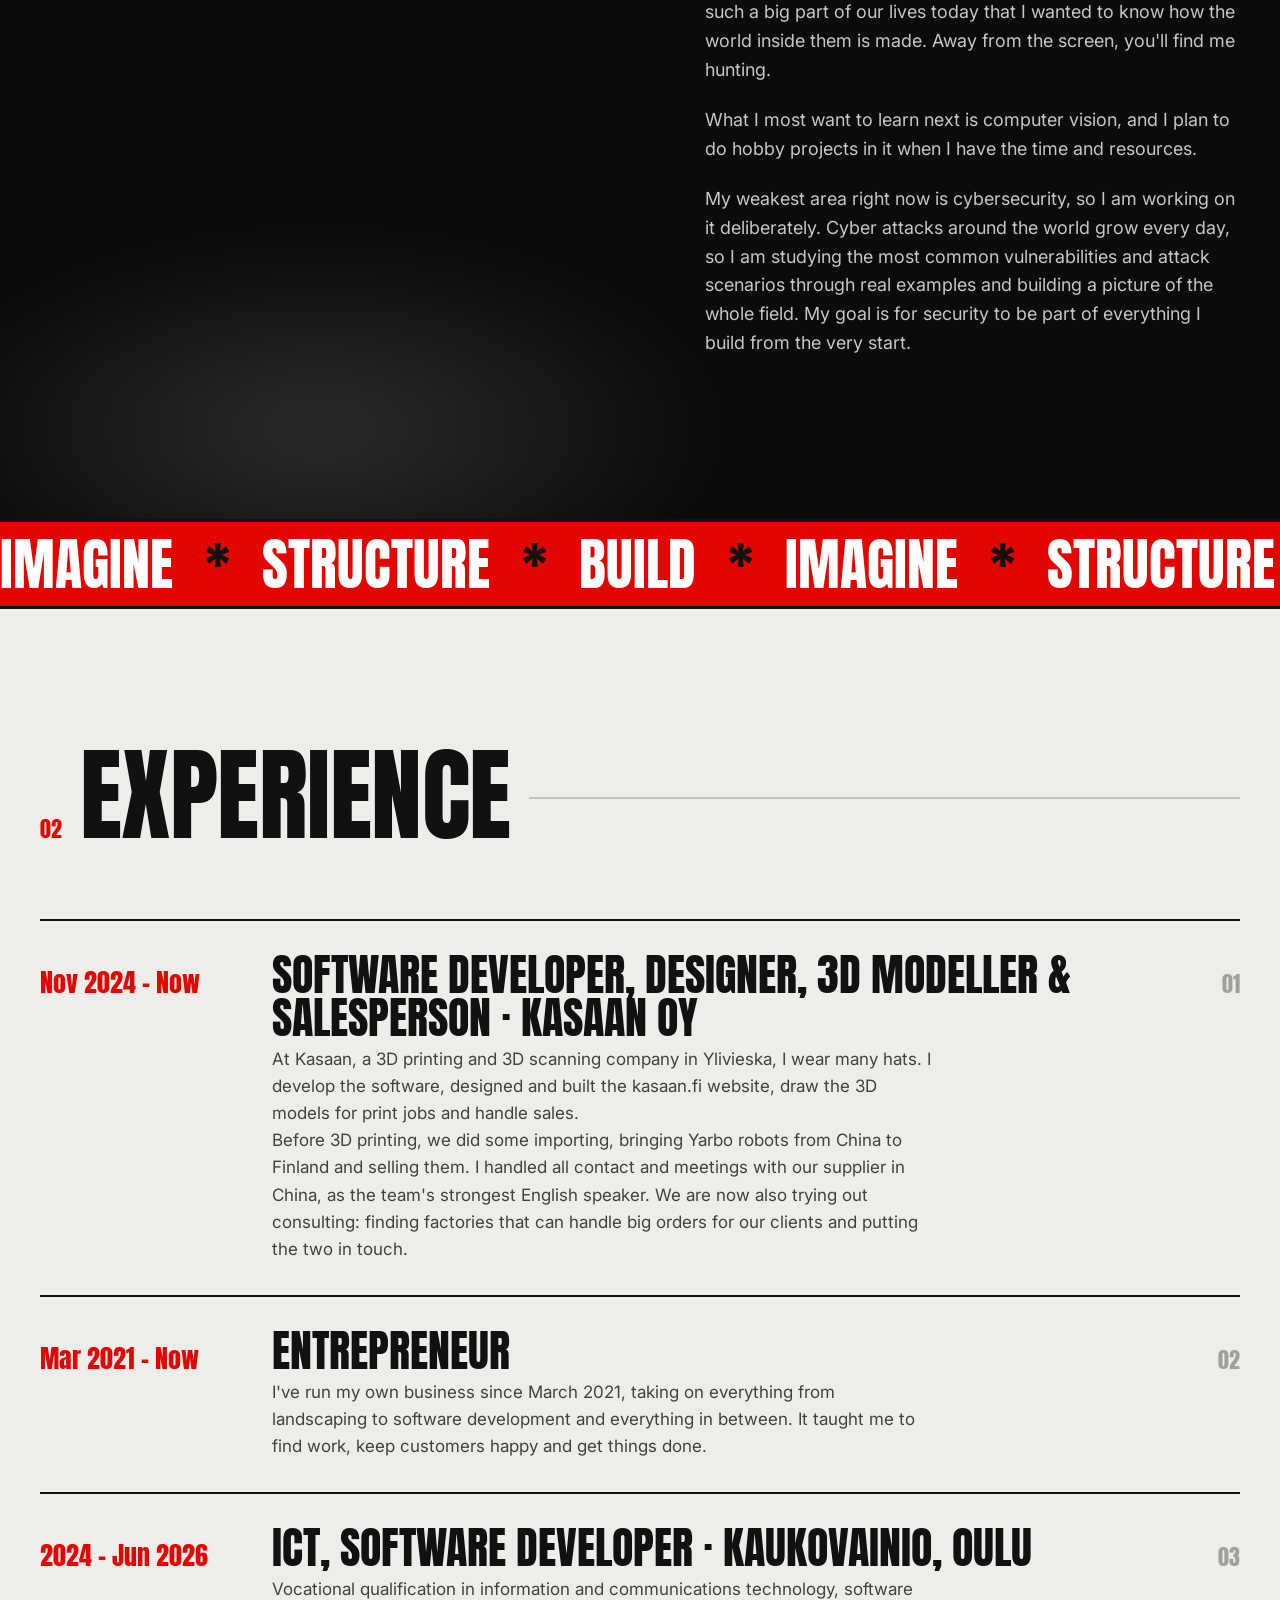
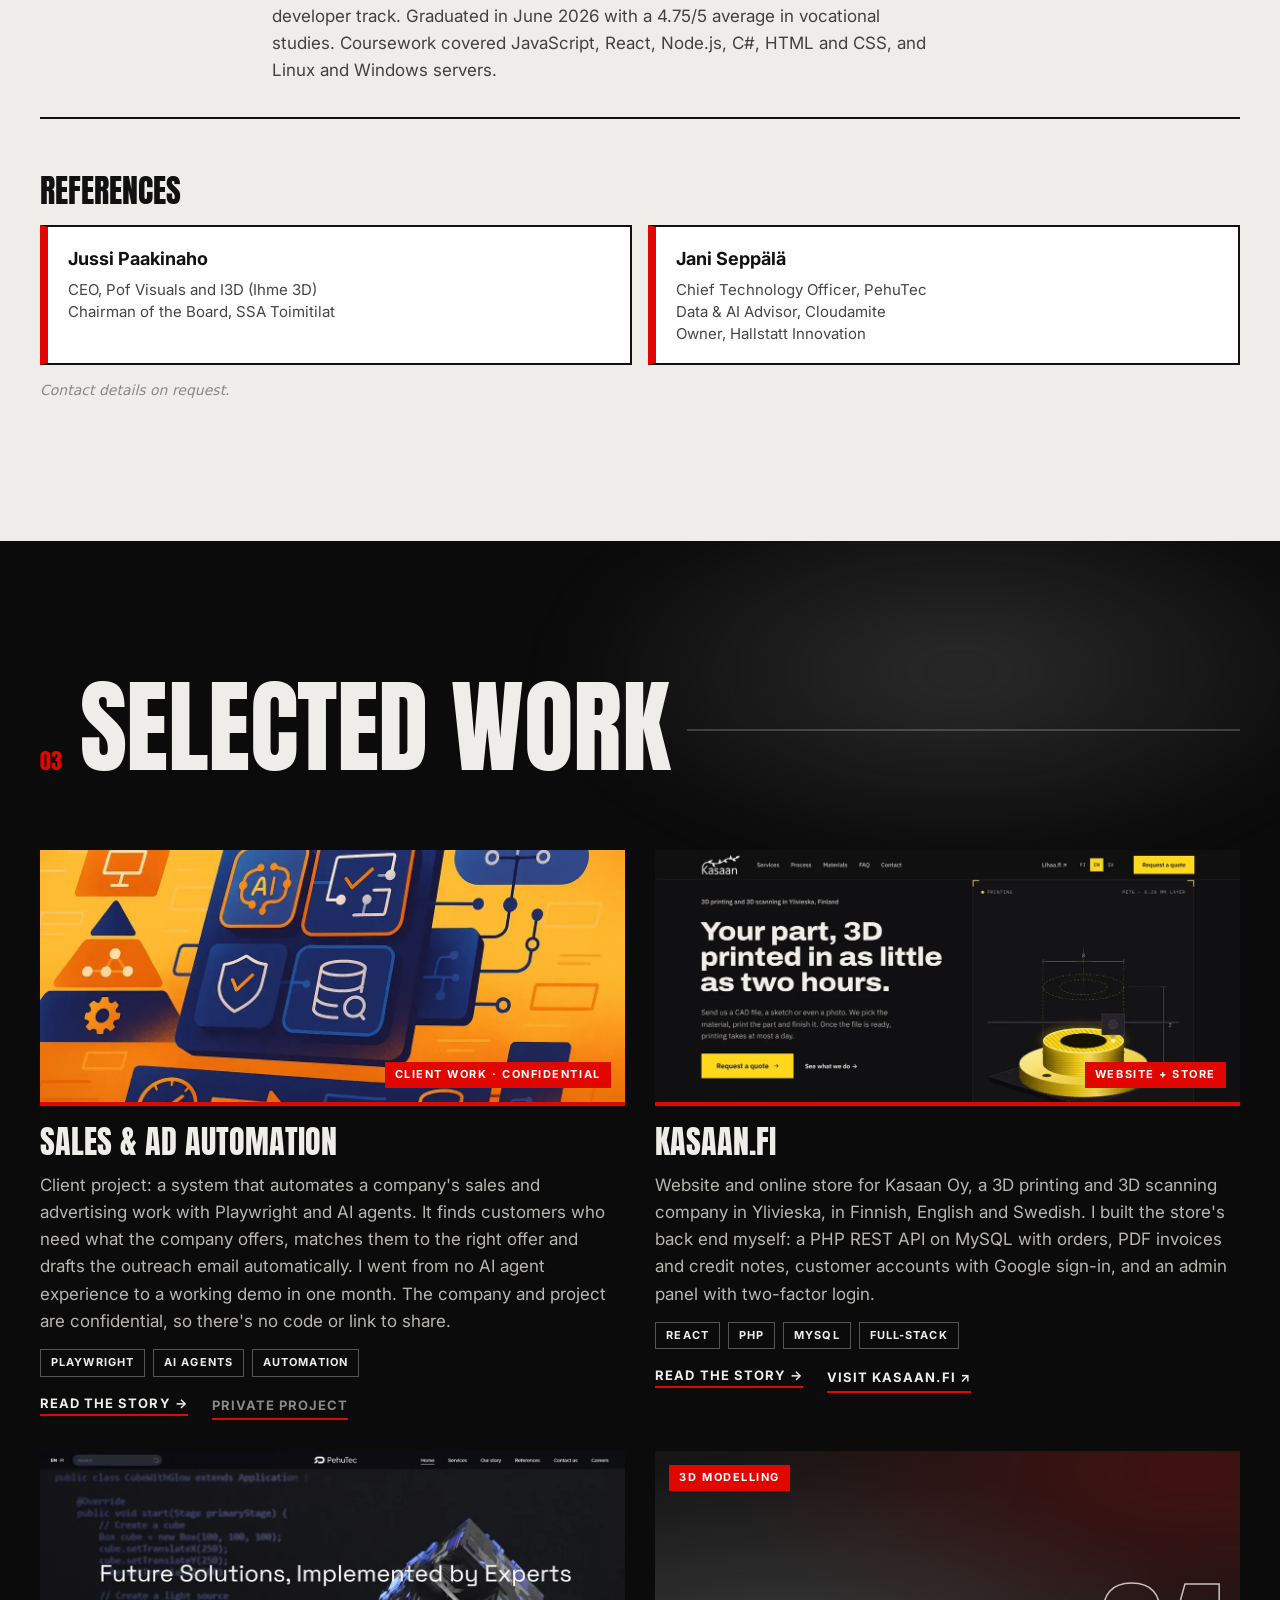
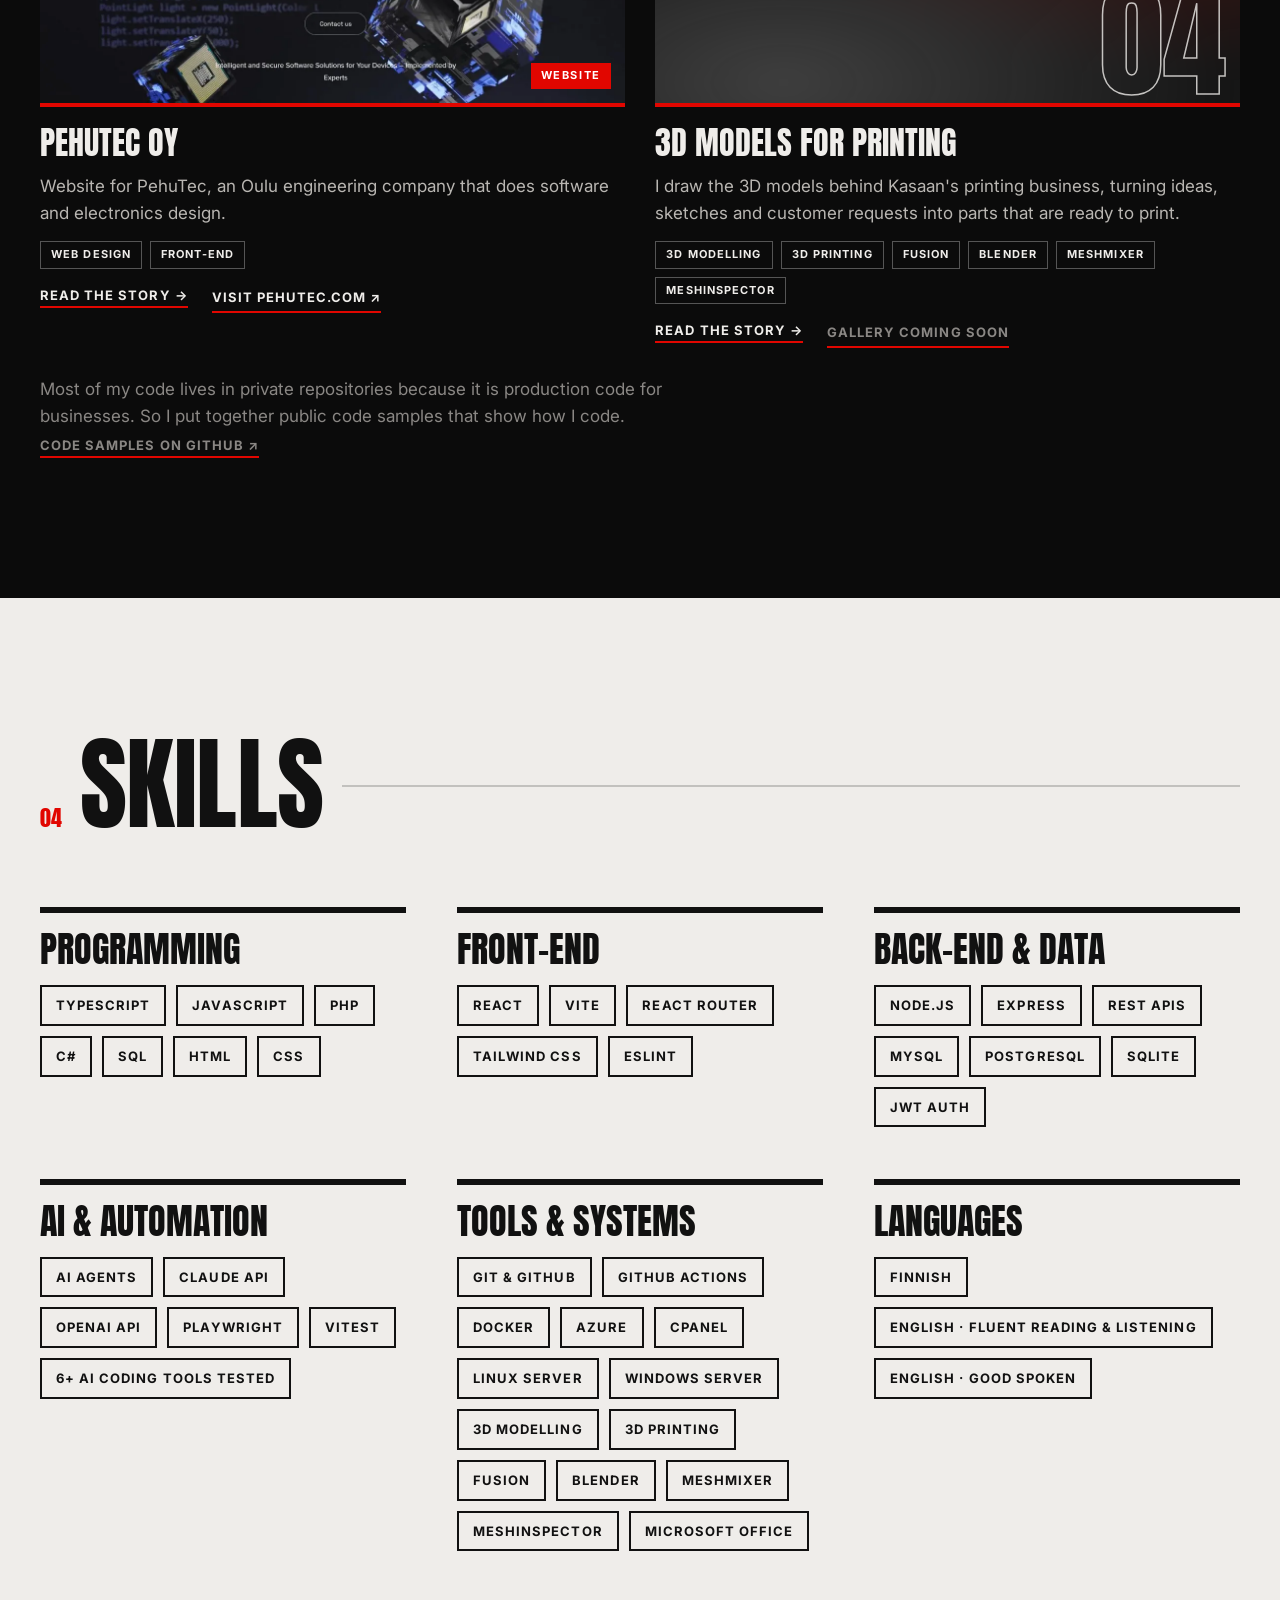
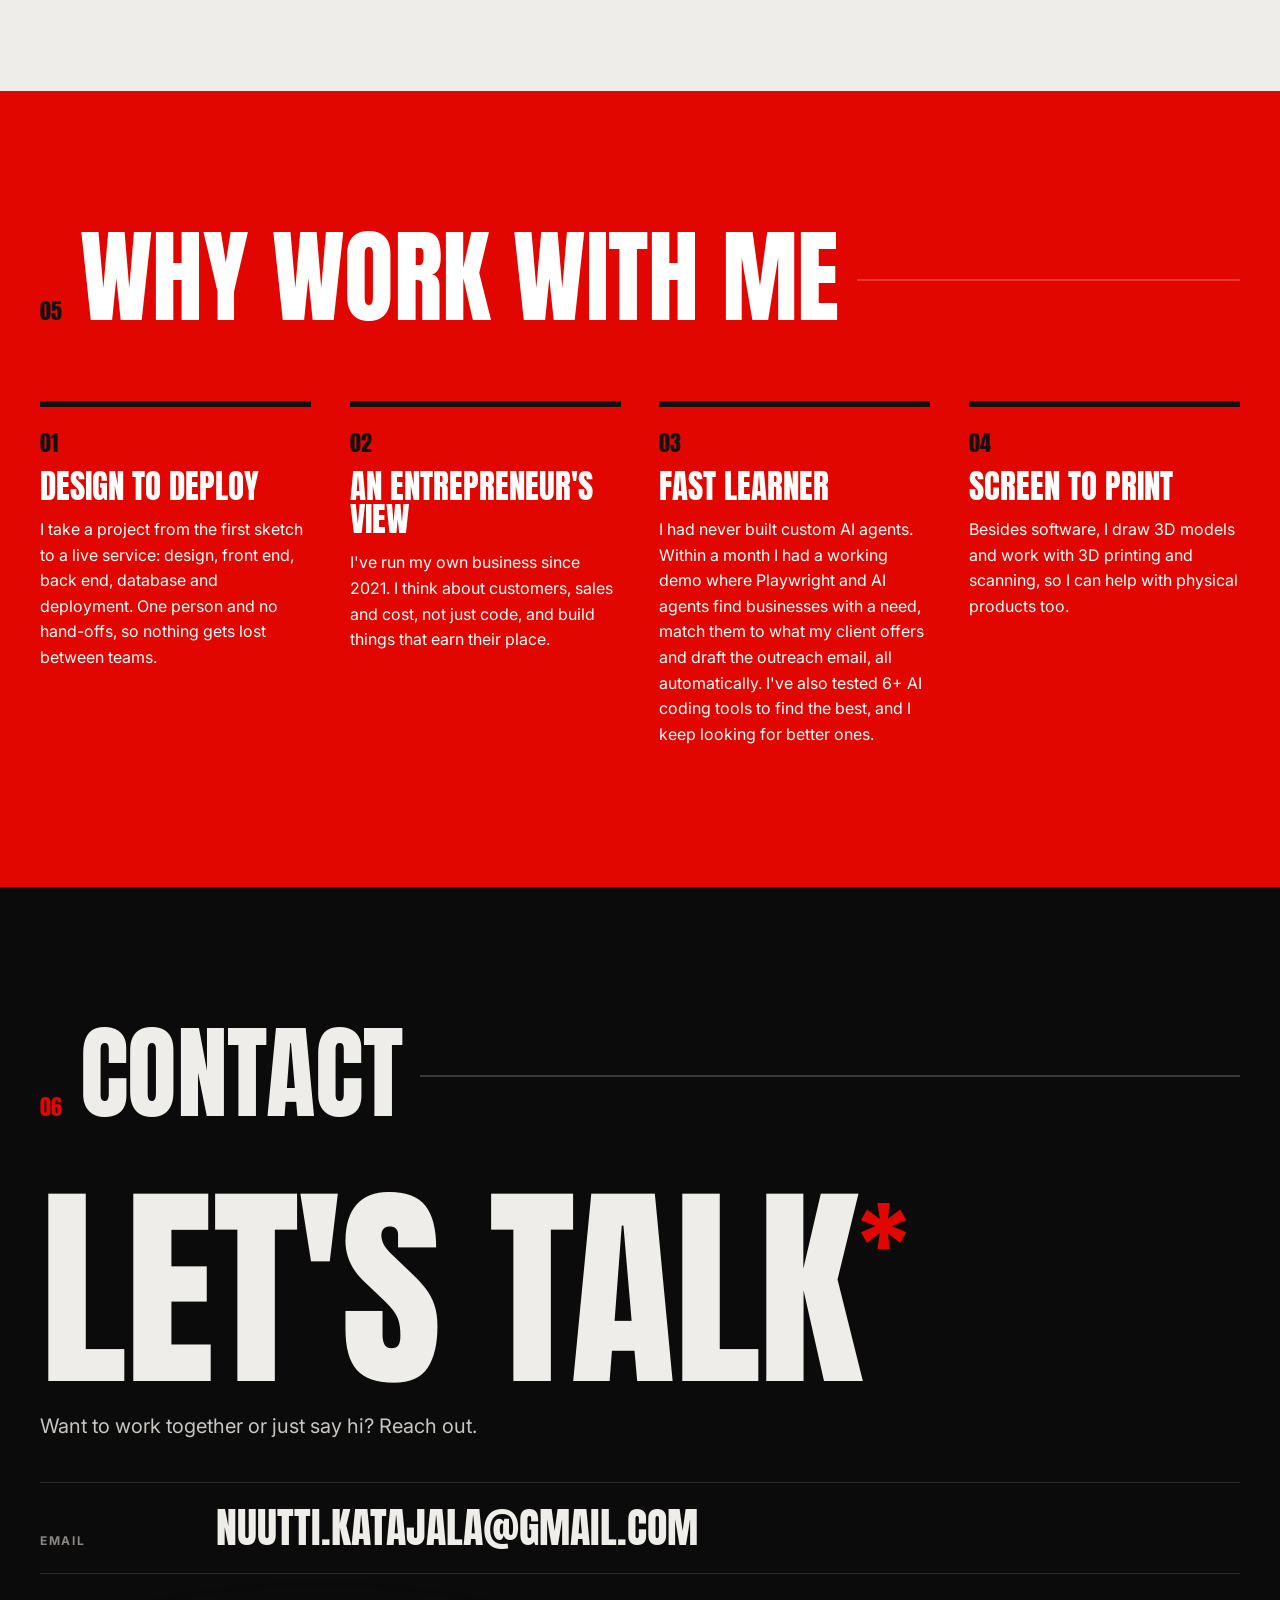
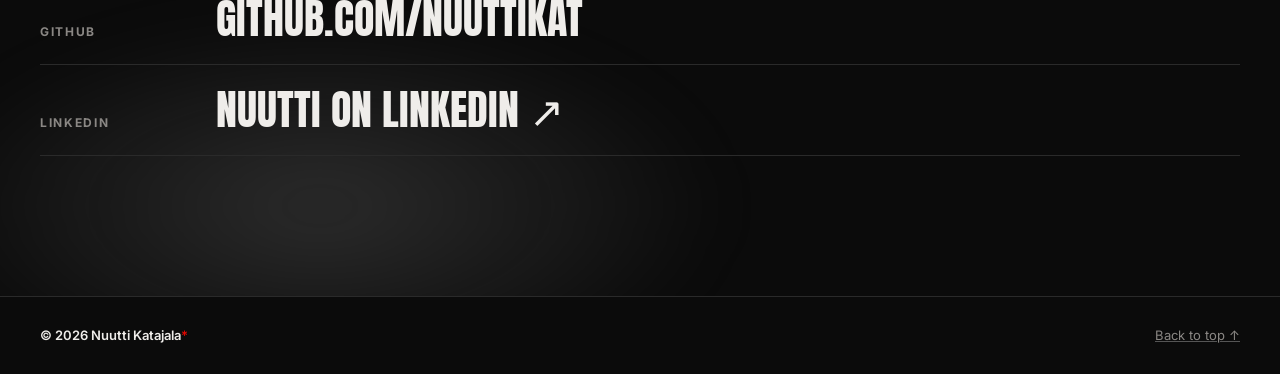
==== commit 3204b94c: "Add references (Jussi Paakinaho, Jani Seppälä) to the Experience section, FI + EN Co-Authored-By: Cl" ====
--- a/en/index.html
+++ b/en/index.html
@@ -9,7 +9,7 @@
   <link rel="preconnect" href="https://fonts.googleapis.com">
   <link rel="preconnect" href="https://fonts.gstatic.com" crossorigin>
   <link href="https://fonts.googleapis.com/css2?family=Anton&family=Inter:wght@400;500;600;700&display=swap" rel="stylesheet">
-  <link rel="stylesheet" href="../style.css?v=14">
+  <link rel="stylesheet" href="../style.css?v=15">
   <link rel="canonical" href="https://nuuttikat.github.io/en/">
   <link rel="alternate" hreflang="fi" href="https://nuuttikat.github.io/">
   <link rel="alternate" hreflang="en" href="https://nuuttikat.github.io/en/">
@@ -148,6 +148,14 @@
             <span class="idx" aria-hidden="true">03</span>
           </li>
         </ol>
+        <div class="refs reveal">
+          <h3 class="refs-title">References</h3>
+          <ul class="refs-list">
+            <li class="reveal"><h4>Jussi Paakinaho</h4><p>CEO, Pof Visuals and I3D (Ihme 3D)</p><p>Chairman of the Board, SSA Toimitilat</p></li>
+            <li class="reveal"><h4>Jani Seppälä</h4><p>Chief Technology Officer, PehuTec</p><p>Data &amp; AI Advisor, Cloudamite</p><p>Owner, Hallstatt Innovation</p></li>
+          </ul>
+          <p class="refs-note">Contact details on request.</p>
+        </div>
       </div>
     </section>
 
--- a/style.css
+++ b/style.css
@@ -271,6 +271,15 @@
 .what h3 { margin: 0 0 6px; font-family: var(--display); font-weight: 400; text-transform: uppercase; font-size: clamp(28px, 3.4vw, 44px); line-height: 1; }
 .what p { margin: 0; max-width: 60ch; opacity: .78; }
 .idx { font-family: var(--display); font-size: 22px; opacity: .35; }
+
+/* References */
+.refs { margin-top: 56px; }
+.refs-title { margin: 0 0 18px; font-family: var(--display); font-weight: 400; text-transform: uppercase; font-size: clamp(24px, 2.6vw, 32px); line-height: 1; }
+.refs-list { list-style: none; margin: 0; padding: 0; display: grid; grid-template-columns: repeat(auto-fit, minmax(260px, 1fr)); gap: 16px; }
+.refs-list li { border: 2px solid var(--ink); border-left: 8px solid var(--red); padding: 18px 20px; background: #fff; }
+.refs-list h4 { margin: 0 0 6px; font-size: 18px; font-weight: 700; }
+.refs-list p { margin: 0; opacity: .78; font-size: 15px; line-height: 1.45; }
+.refs-note { margin: 14px 0 0; font-size: 14px; color: var(--grey); font-style: italic; }
 
 /* ---------- Work / projects ---------- */
 .cards { display: grid; grid-template-columns: repeat(2, minmax(0, 1fr)); gap: clamp(20px, 2.4vw, 32px); }
